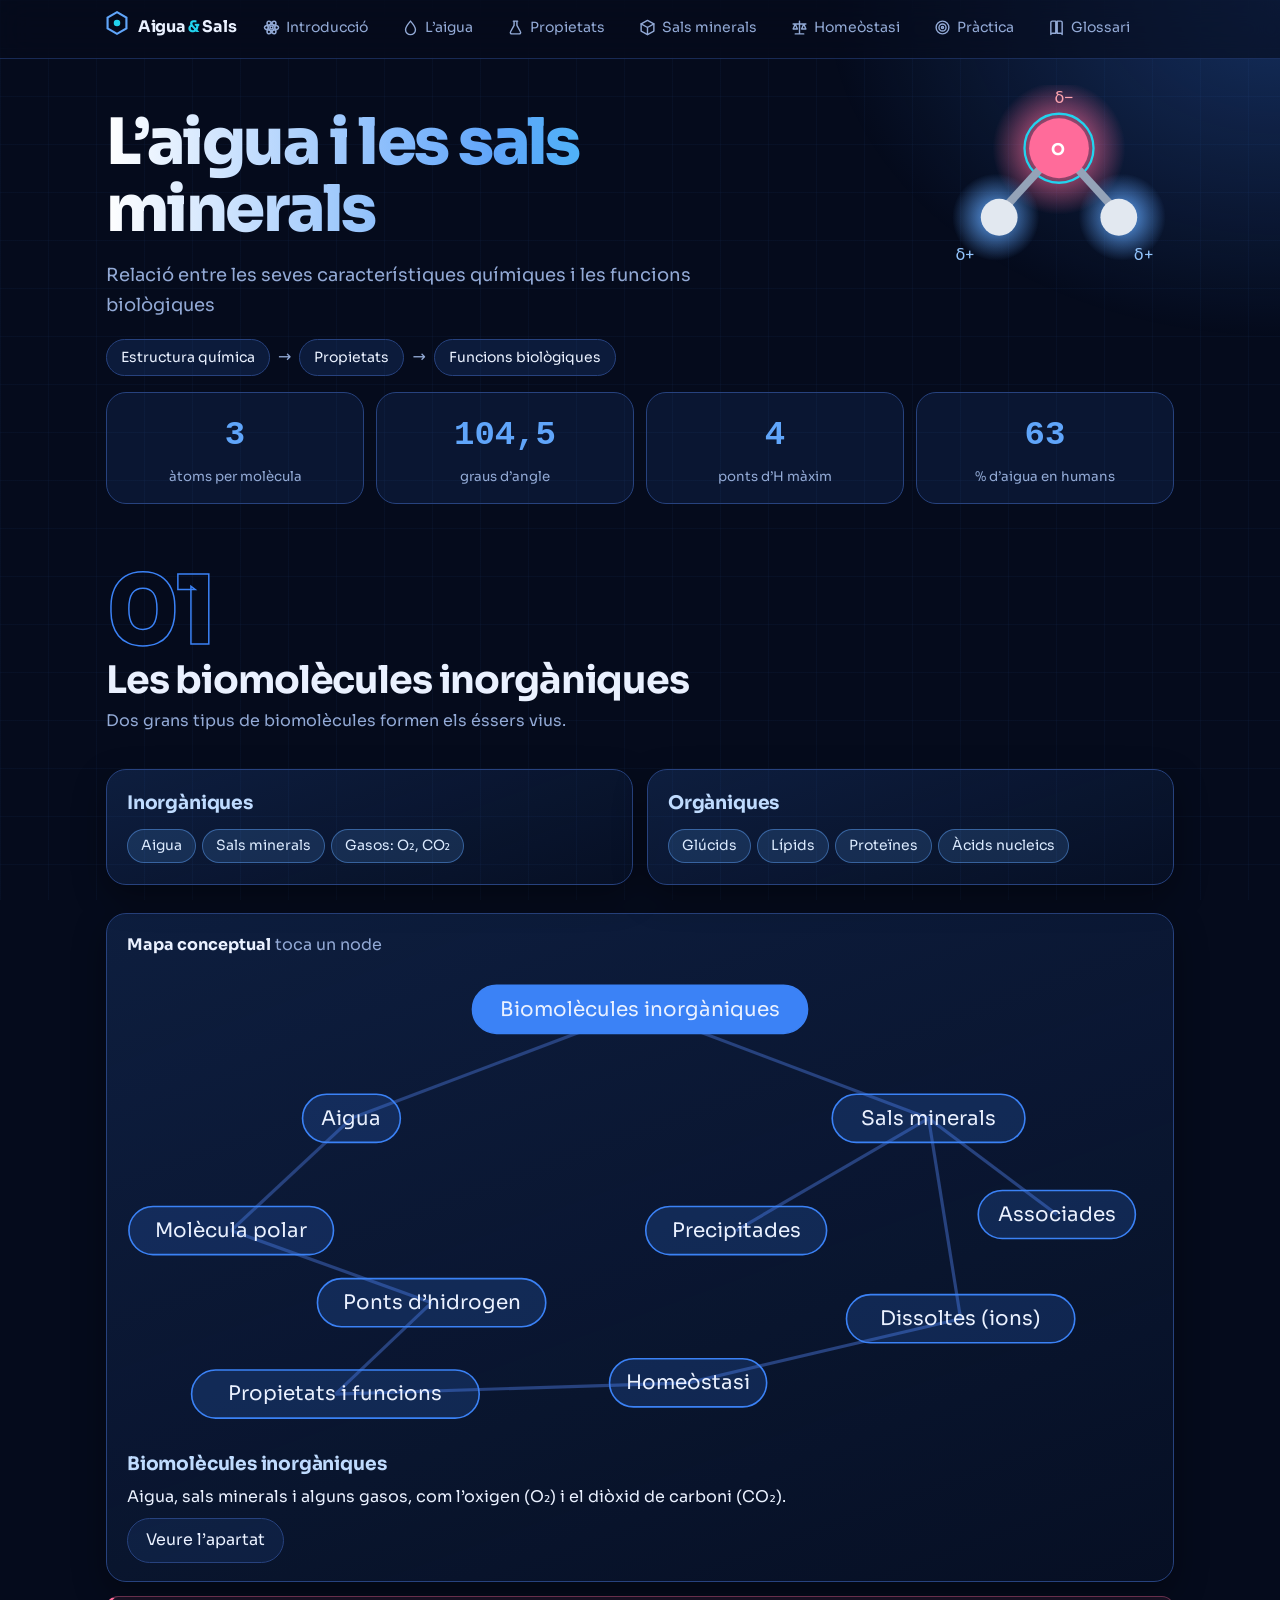
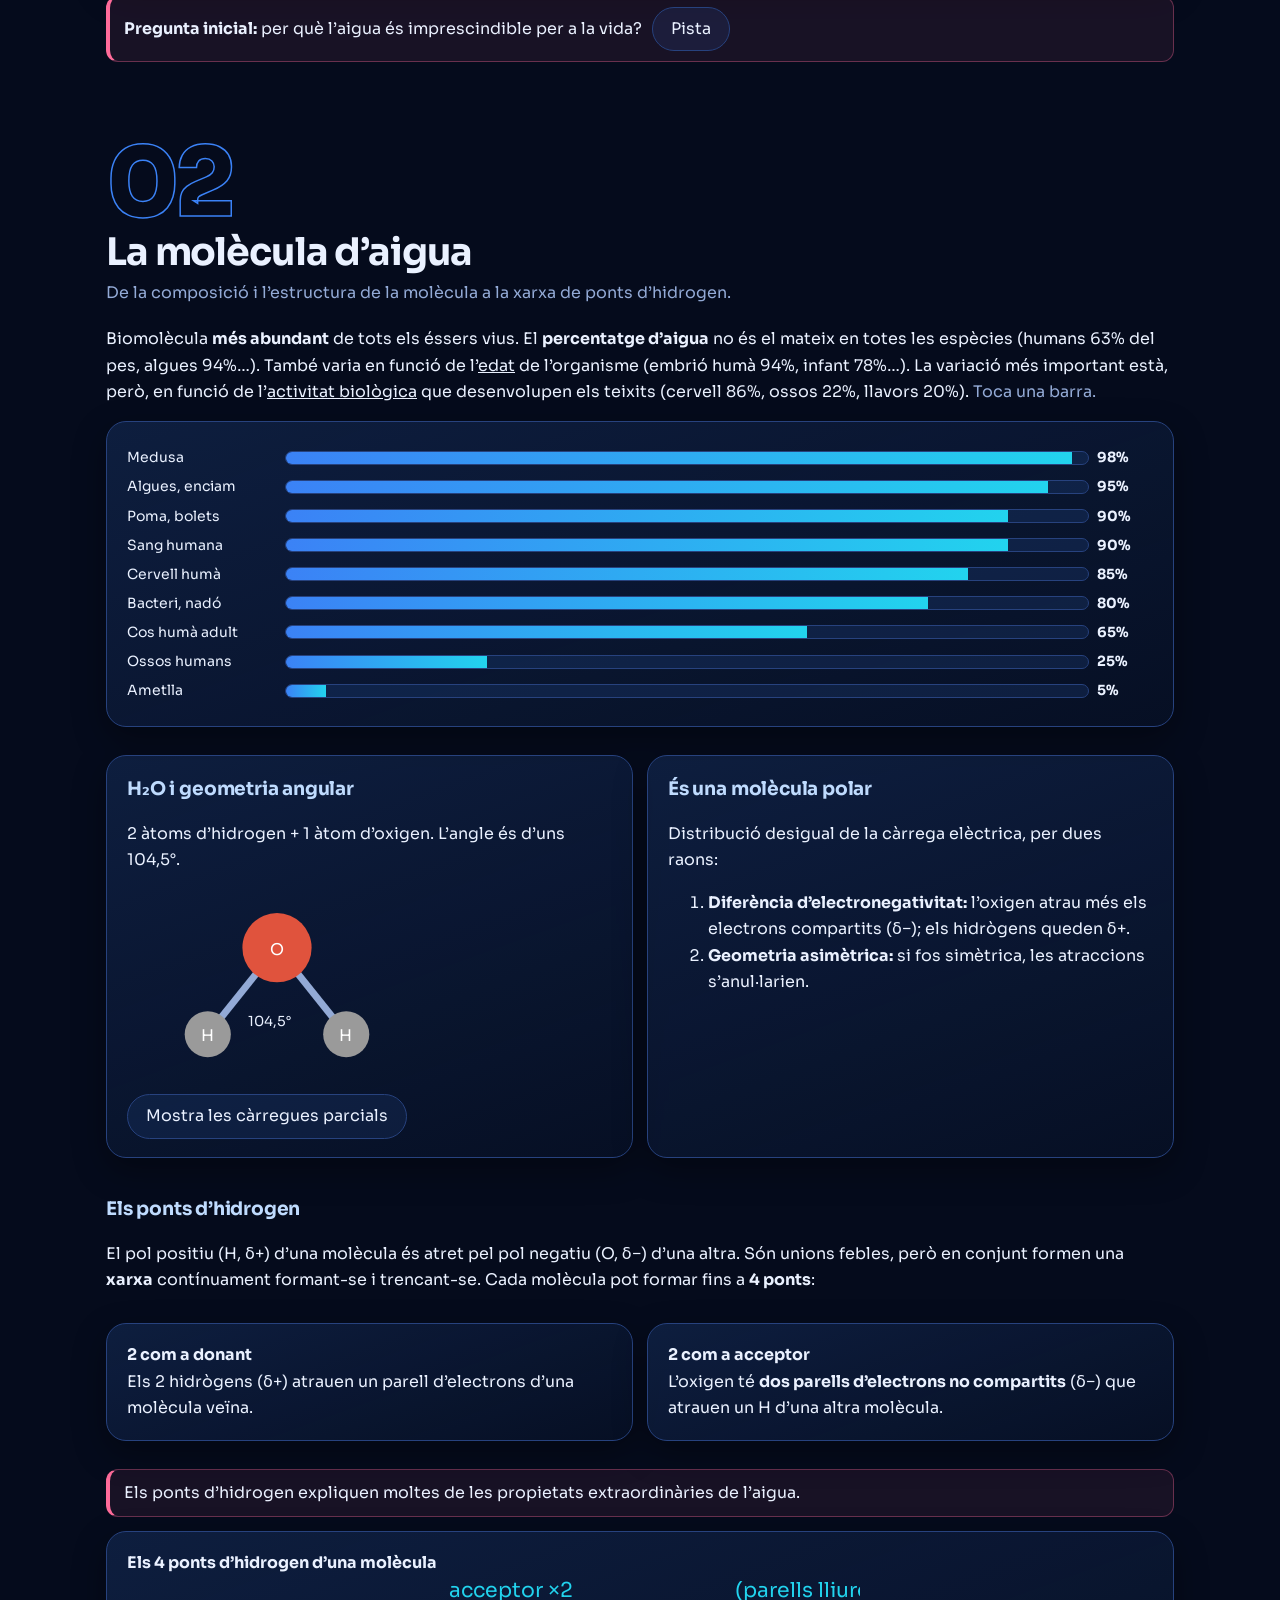
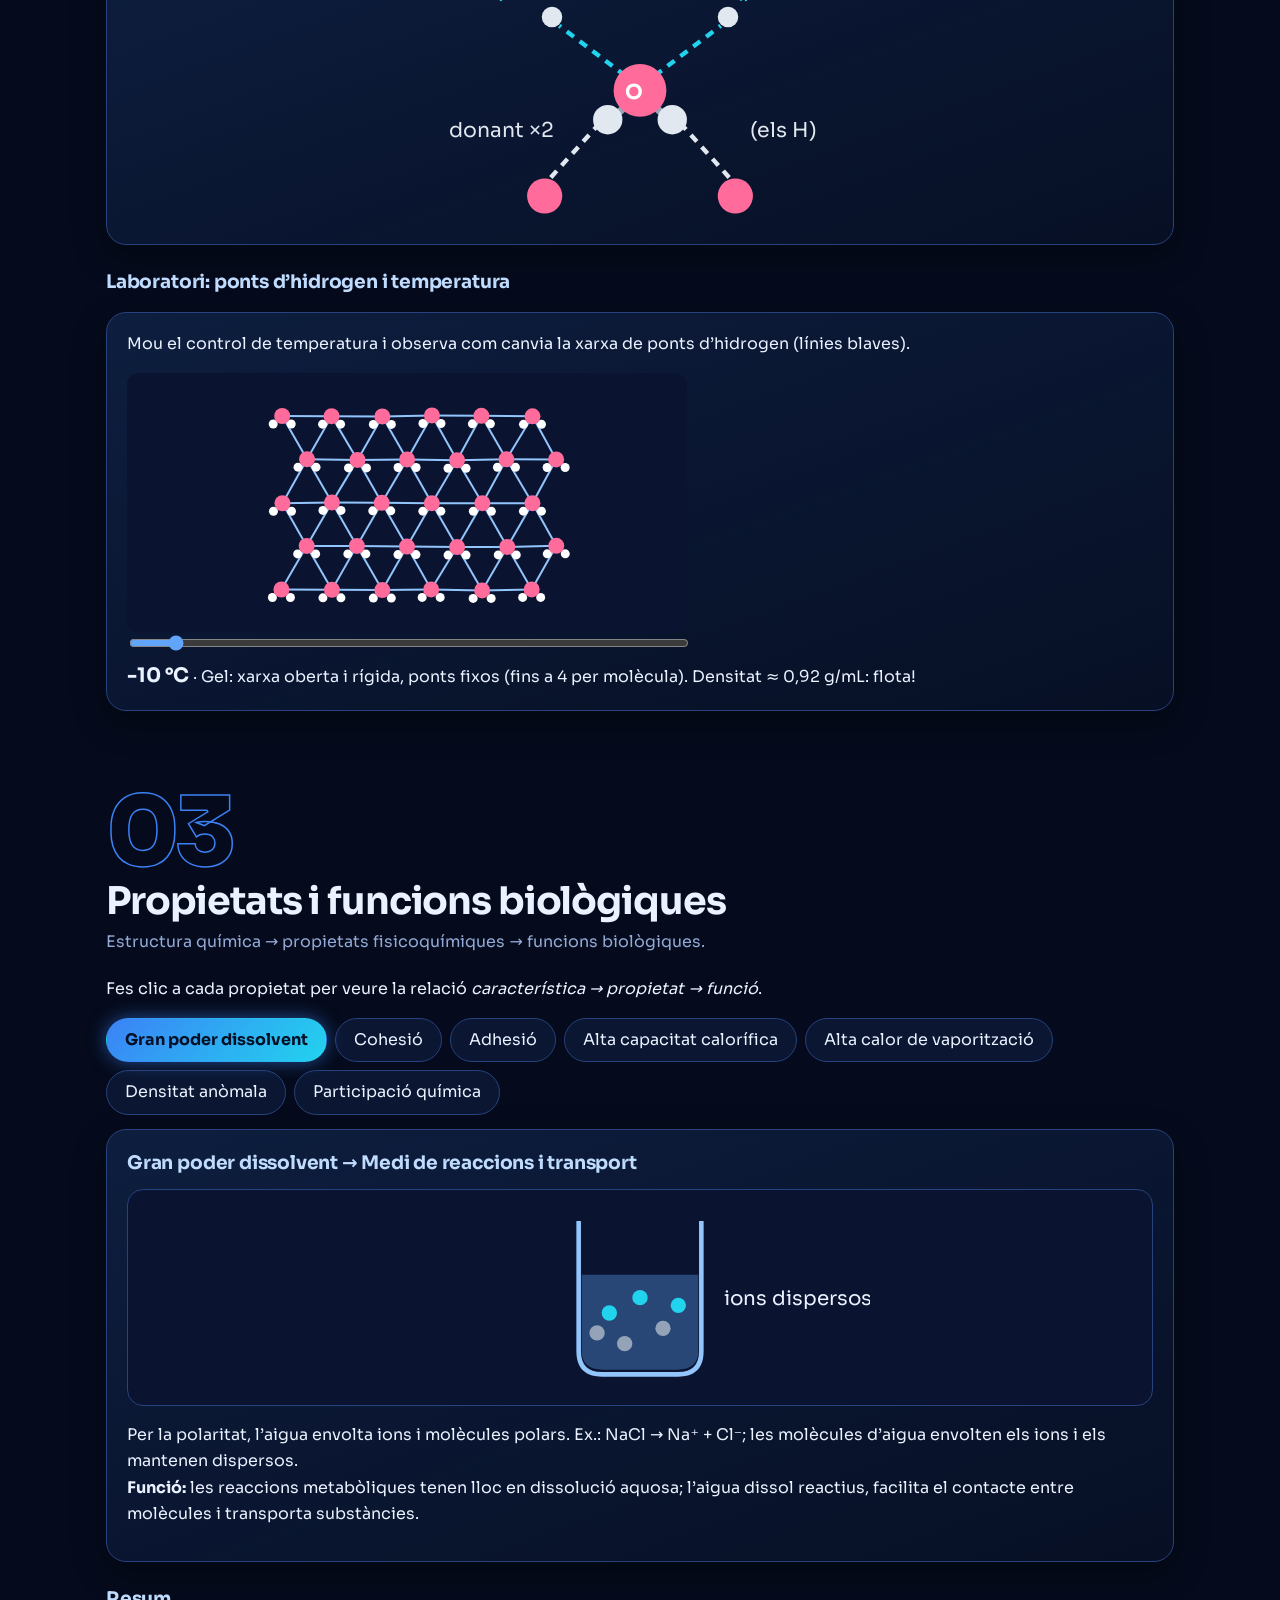
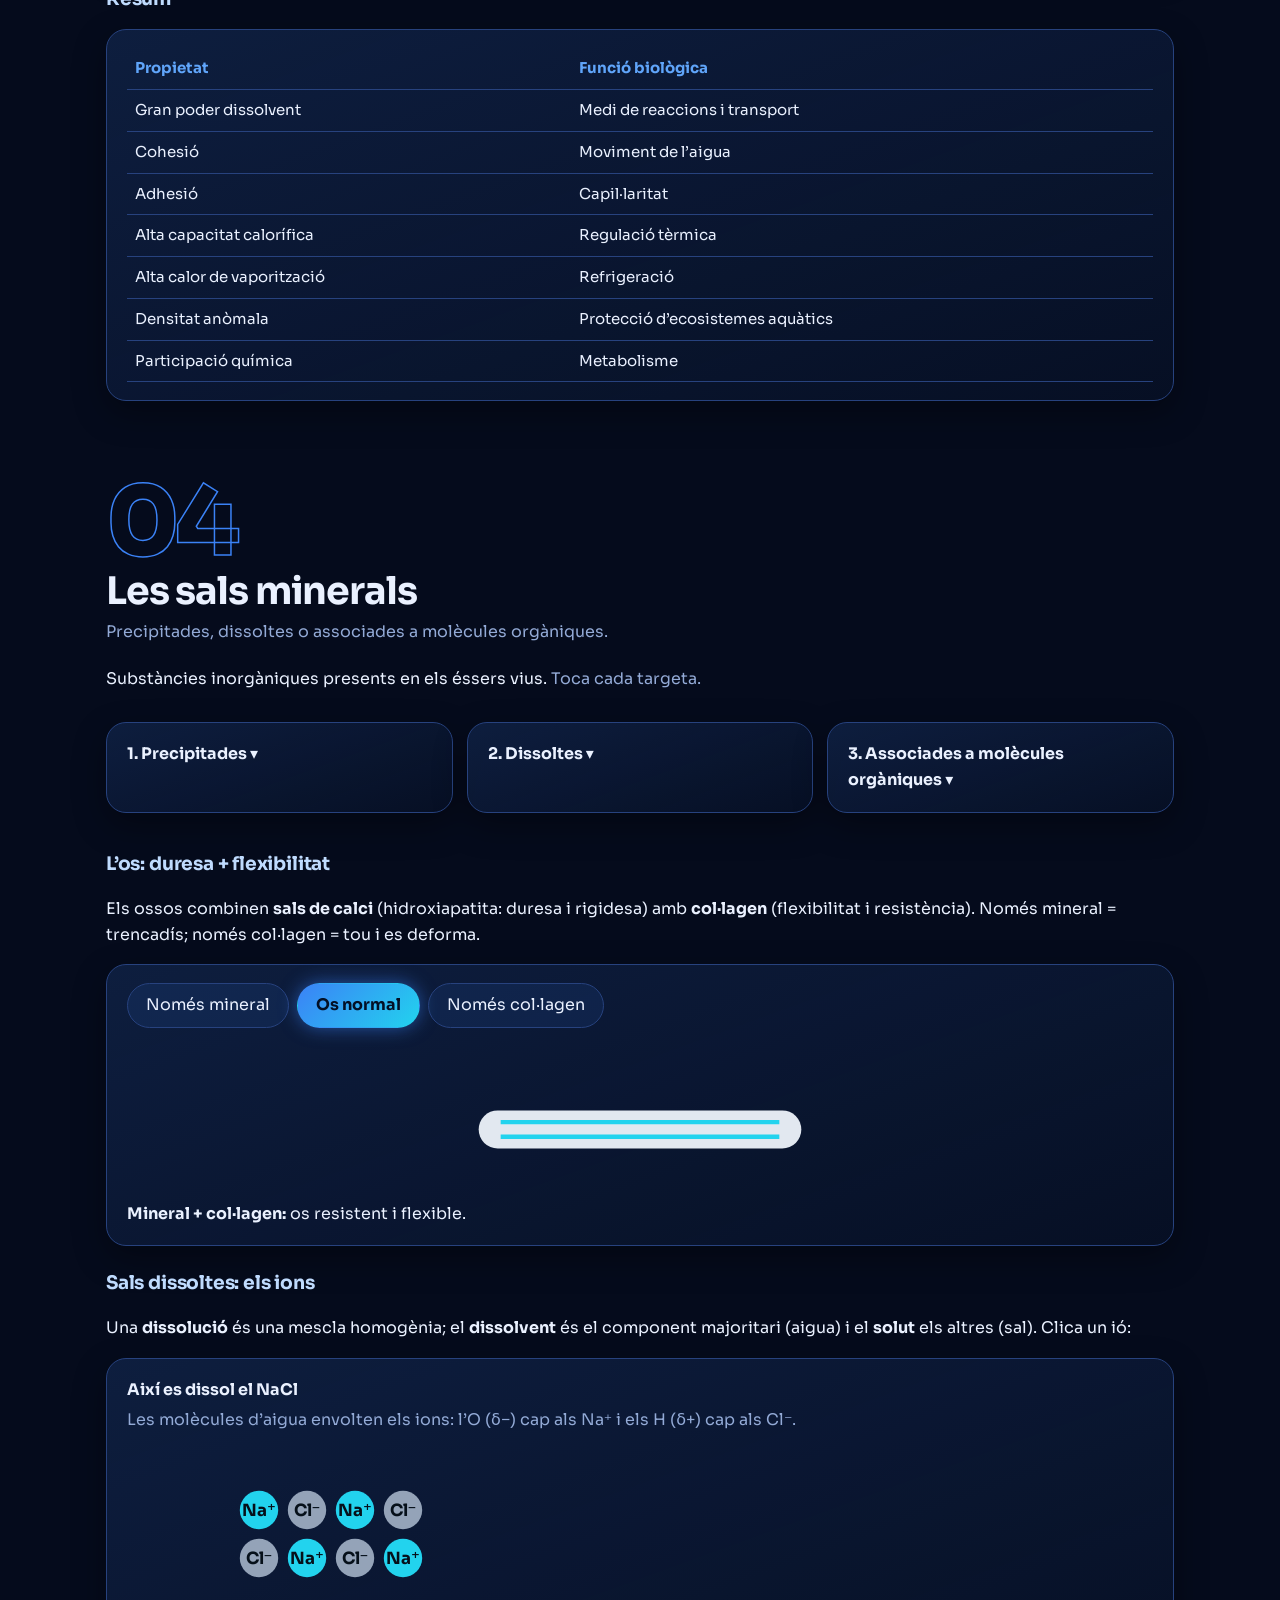
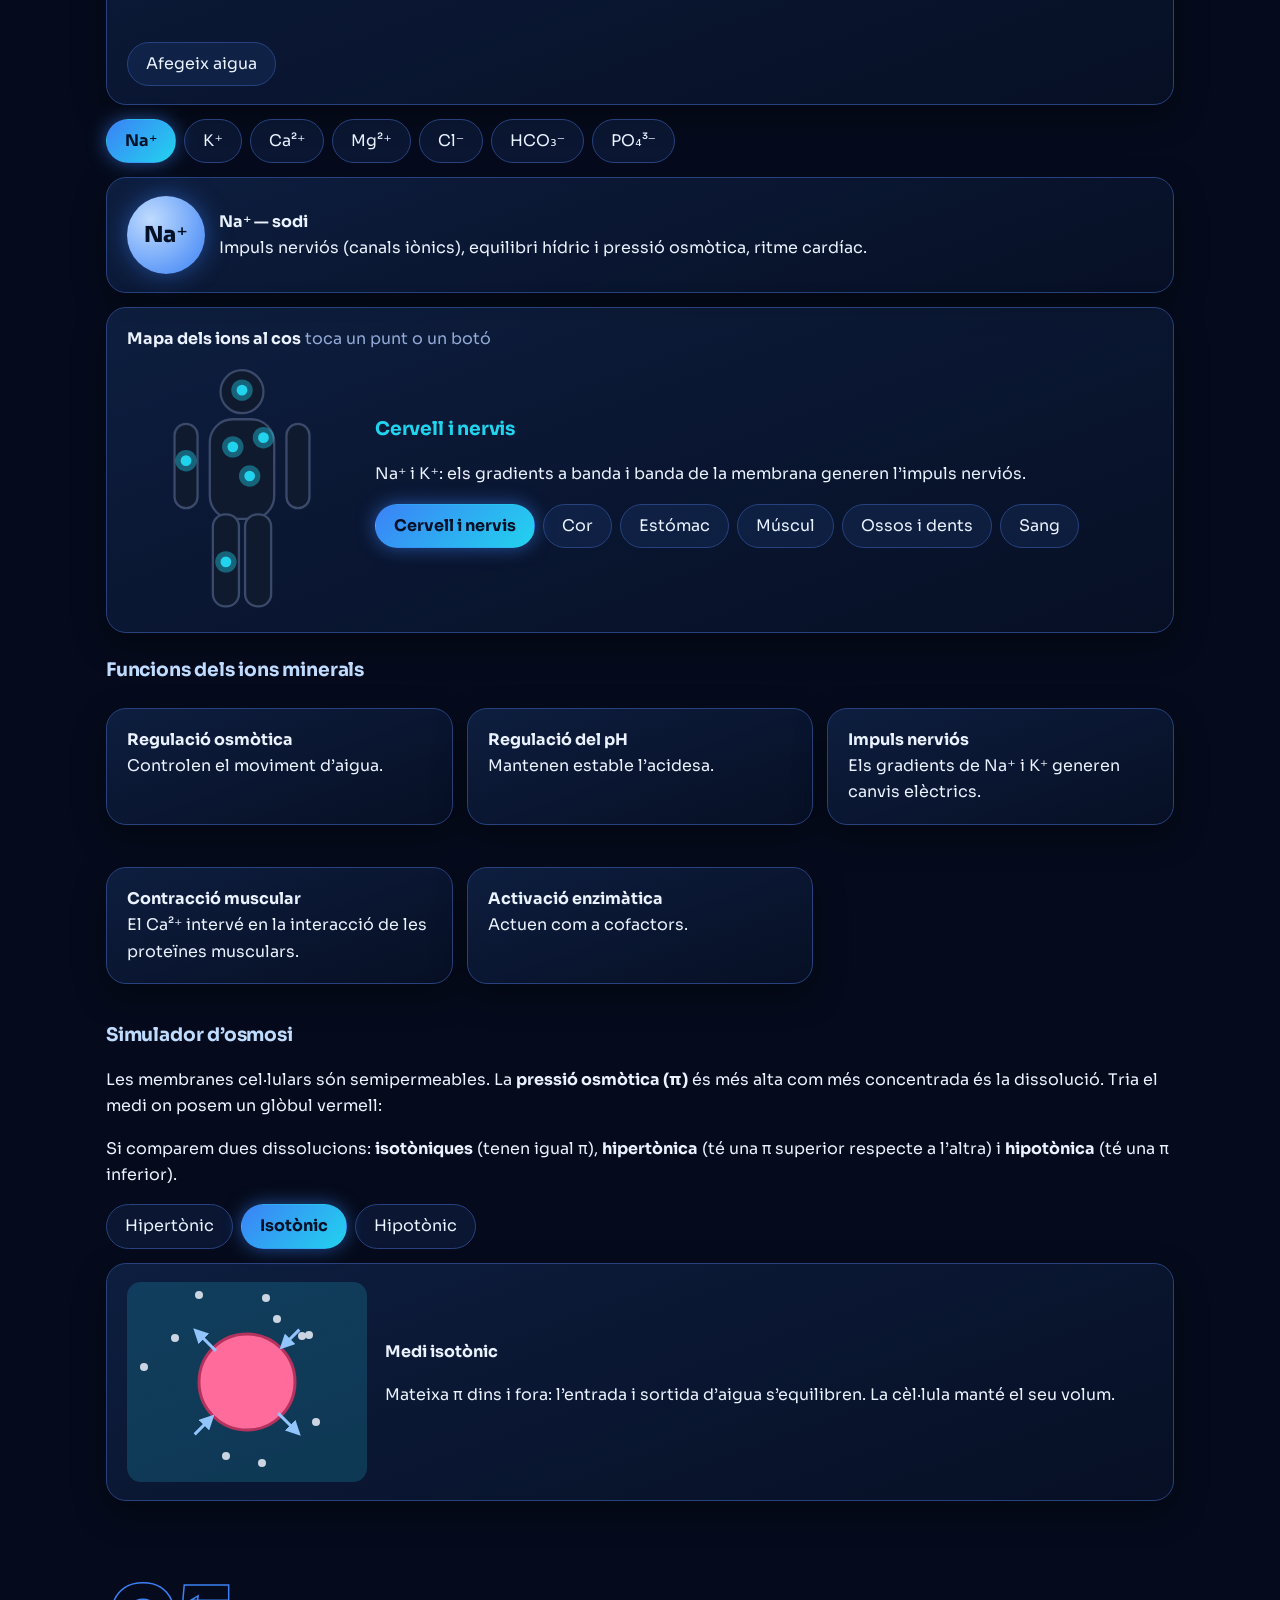
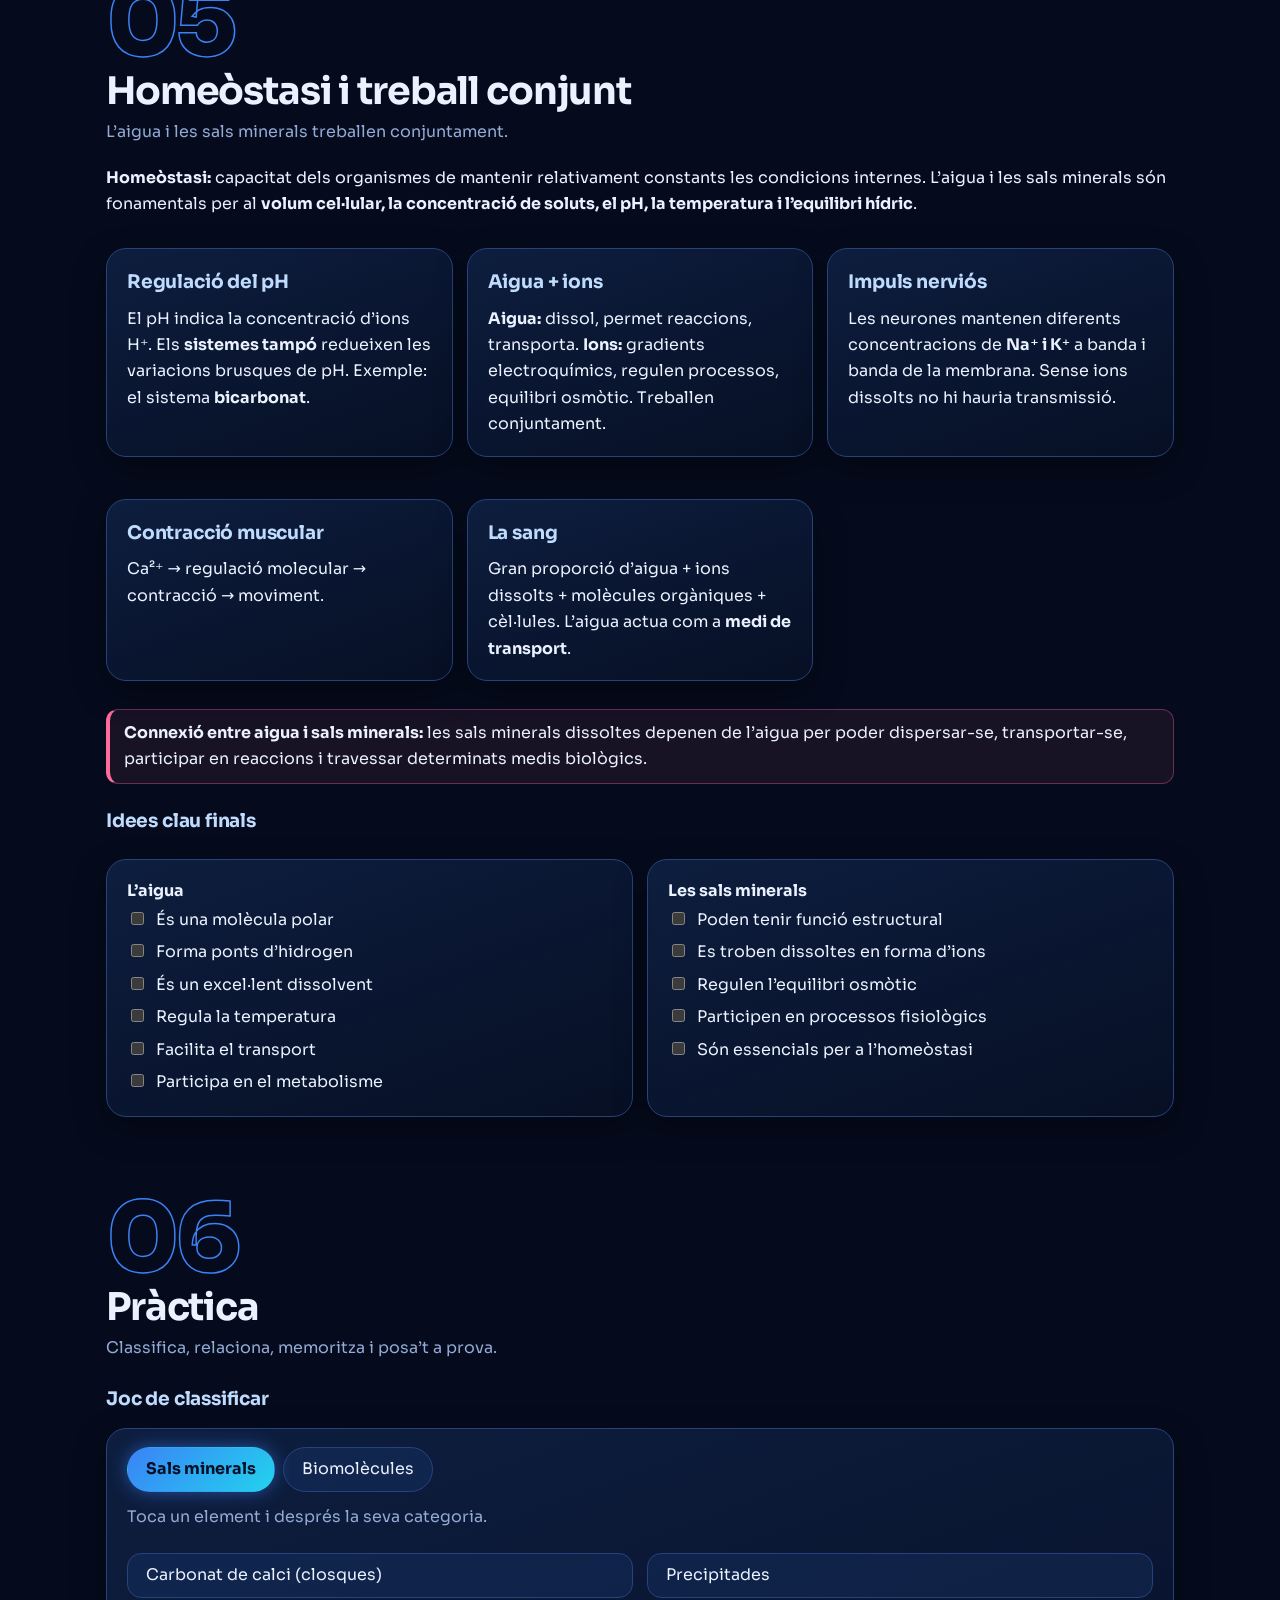
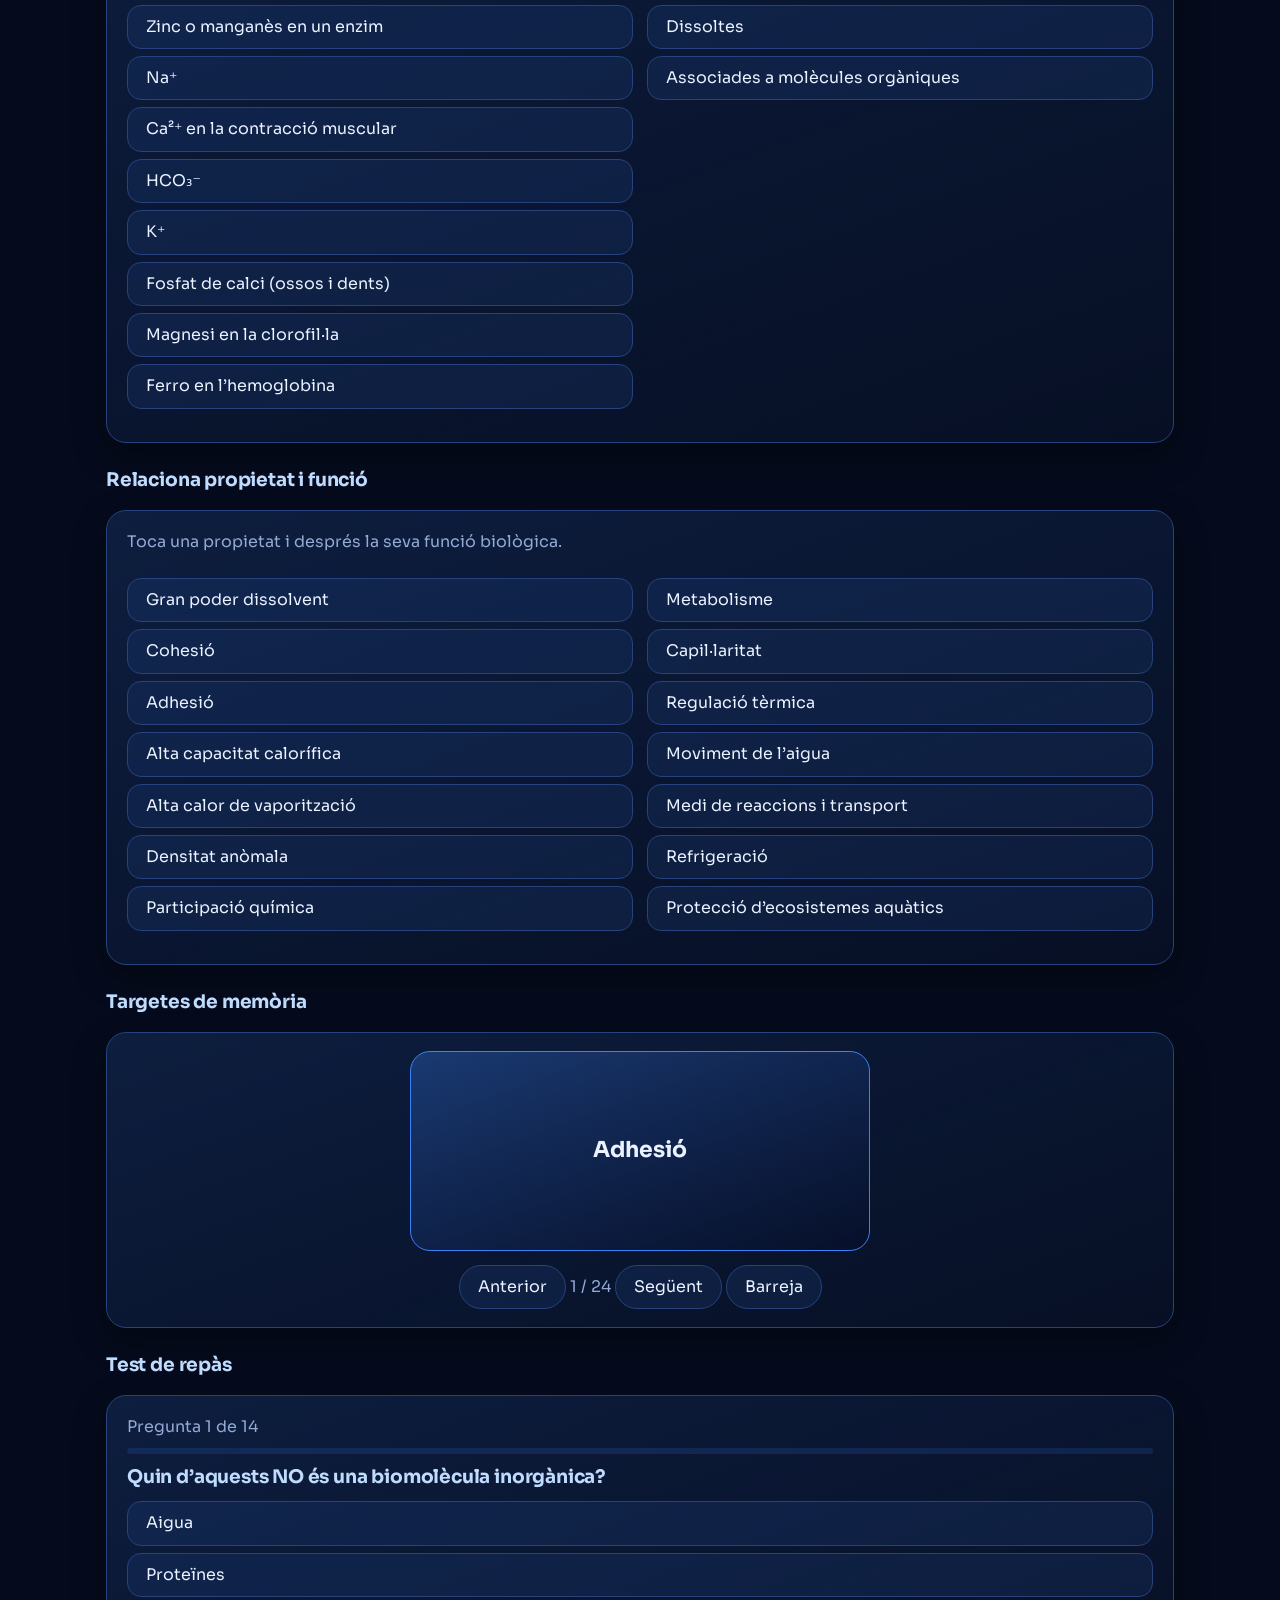
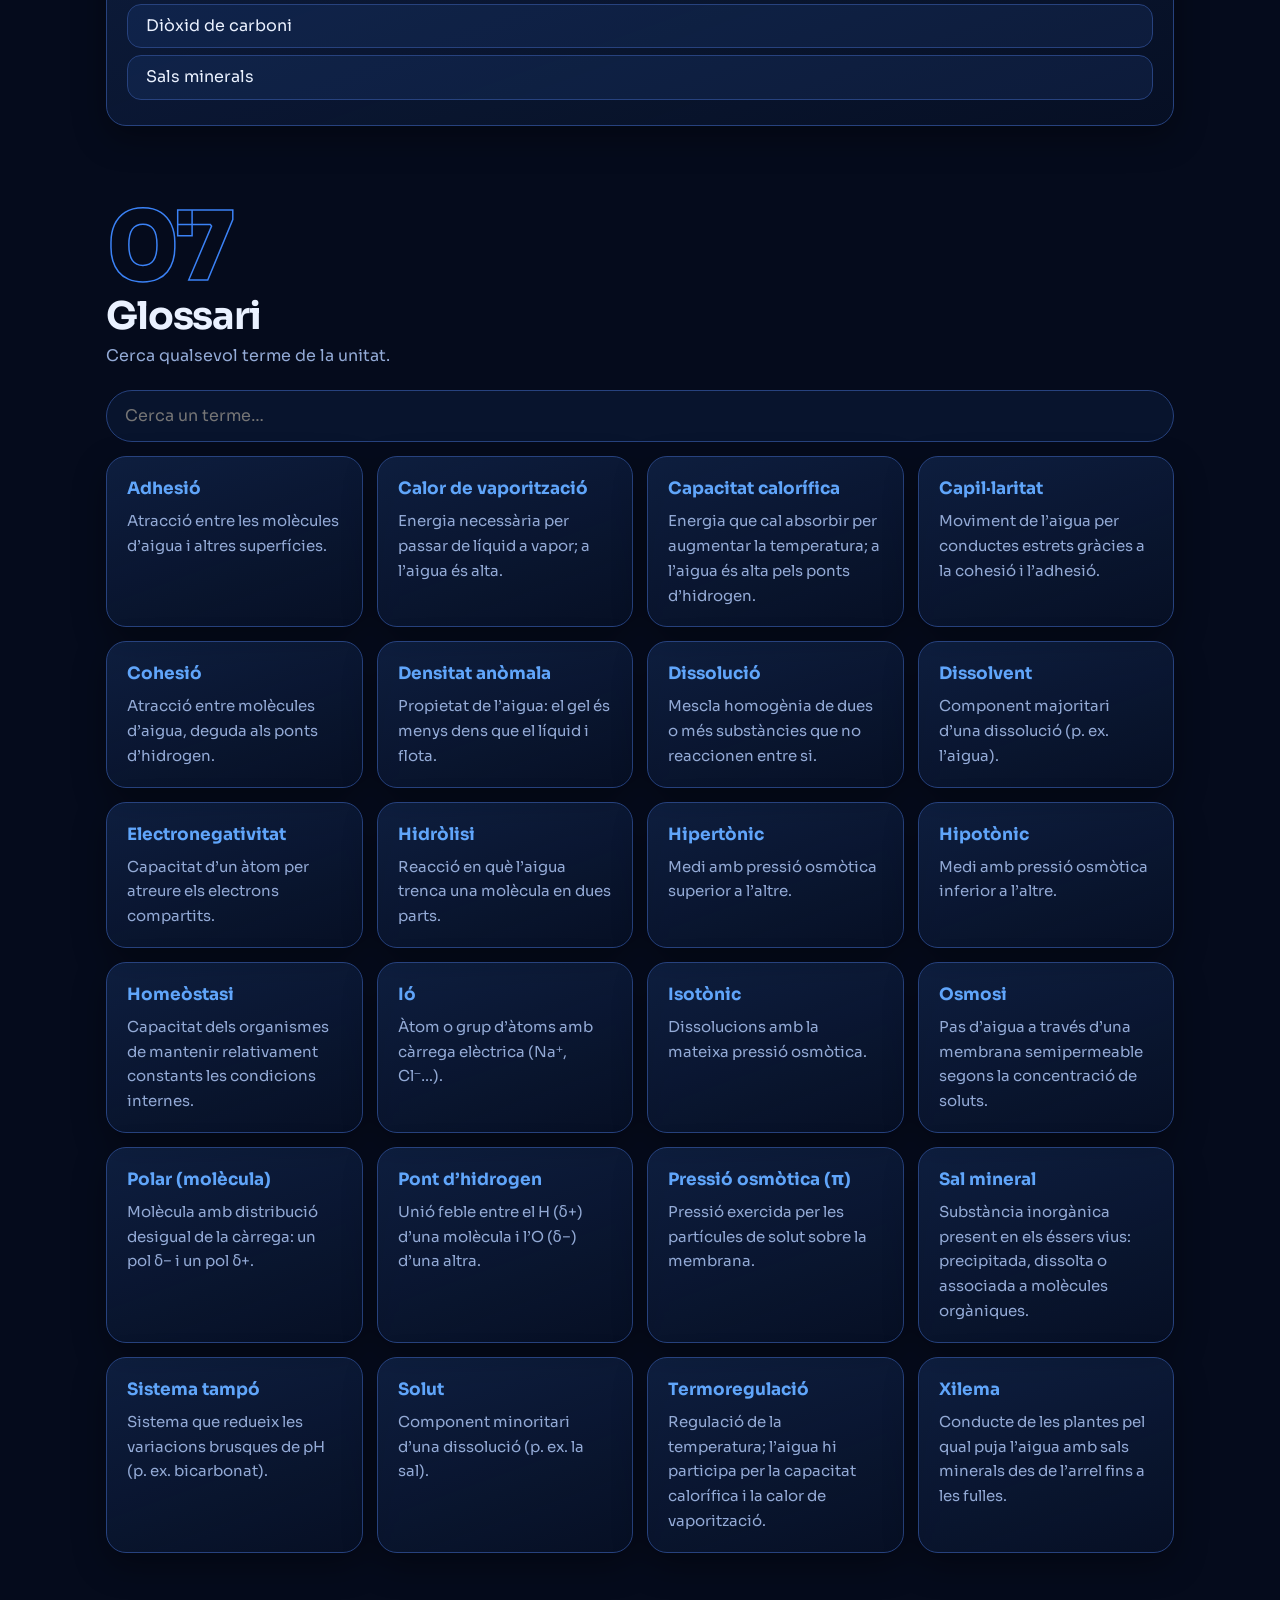
==== Paginas/Agua y sales minerales.html @ 69587729 "Add files via upload" ====
<!DOCTYPE html>
<html lang="ca">

<head>
    <meta charset="utf-8">
    <meta name="viewport" content="width=device-width, initial-scale=1, viewport-fit=cover">
    <title>L’aigua i les sals minerals</title>
    <link rel="preconnect" href="https://fonts.googleapis.com">
    <link rel="preconnect" href="https://fonts.gstatic.com" crossorigin>
    <link href="https://fonts.googleapis.com/css2?family=Sora:wght@400;600;800&display=swap" rel="stylesheet">
    <style>
        :root {
            --bg: #050b1c;
            --fg: #eaf1ff;
            --mut: #93aad6;
            --bd: #27427e;
            --card: #0b1736;
            --ac: #60a5fa;
            --tl: #22d3ee;
            --ok: #22d3ee;
            --ko: #ff6b9a;
            --pos: #ff6b9a;
            --neg: #60a5fa;
            box-sizing: border-box;
            padding-top: env(safe-area-inset-top, 0px);
            padding-bottom: env(safe-area-inset-bottom, 0px);
            color-scheme: dark
        }

        * {
            box-sizing: border-box
        }

        html {
            scroll-behavior: smooth;
            scroll-padding-top: calc(env(safe-area-inset-top, 0px) + 70px)
        }

        body {
            margin: 0;
            color: var(--fg);
            font: 16px/1.65 Sora, system-ui, -apple-system, "Segoe UI", sans-serif;
            background-color: var(--bg);
            background-image: linear-gradient(rgba(59, 130, 246, .045) 1px, transparent 1px), linear-gradient(90deg, rgba(59, 130, 246, .045) 1px, transparent 1px);
            background-size: 48px 48px;
            background-attachment: fixed;
            overflow-x: hidden
        }

        body::after {
            content: "";
            position: fixed;
            inset: 0;
            background: radial-gradient(700px 520px at 100% 0, rgba(59, 130, 246, .3), transparent 65%);
            pointer-events: none;
            z-index: -1
        }

        body::before {
            content: "";
            position: fixed;
            inset: 0 0 auto;
            height: env(safe-area-inset-top, 0px);
            background: rgba(5, 11, 28, .9);
            z-index: 30
        }

        header {
            position: sticky;
            top: env(safe-area-inset-top, 0px);
            z-index: 20;
            background: rgba(5, 11, 28, .6);
            backdrop-filter: blur(14px);
            -webkit-backdrop-filter: blur(14px);
            border-bottom: 1px solid rgba(39, 66, 126, .6)
        }

        .hw {
            display: flex;
            align-items: center;
            gap: 12px;
            max-width: 1100px;
            margin: auto;
            padding: 8px 14px
        }

        .brand {
            display: flex;
            gap: 8px;
            align-items: center;
            text-decoration: none;
            color: var(--fg);
            font-weight: 700;
            letter-spacing: -.02em;
            white-space: nowrap
        }

        .brand i {
            color: var(--tl);
            font-style: normal
        }

        nav {
            flex: 1;
            display: flex;
            gap: 4px;
            overflow-x: auto;
            position: relative;
            scrollbar-width: none
        }

        nav::-webkit-scrollbar {
            display: none
        }

        nav a {
            display: flex;
            gap: 6px;
            align-items: center;
            white-space: nowrap;
            text-decoration: none;
            color: var(--mut);
            padding: 7px 14px;
            border-radius: 99px;
            font-size: 14px;
            border: 1px solid transparent;
            transition: .2s
        }

        nav a em {
            display: inline-flex
        }

        nav a em svg {
            width: 17px;
            height: 17px;
            fill: none;
            stroke: currentColor;
            stroke-width: 2;
            stroke-linecap: round;
            stroke-linejoin: round
        }

        nav a:hover {
            color: var(--fg);
            background: rgba(59, 130, 246, .1)
        }

        nav a.on {
            color: #dbeafe;
            background: rgba(59, 130, 246, .22);
            border-color: #3b82f6;
            box-shadow: 0 0 14px rgba(59, 130, 246, .35)
        }

        .ring {
            display: none
        }

        #bar {
            height: 3px;
            width: 0;
            background: linear-gradient(90deg, #3b82f6, #22d3ee);
            box-shadow: 0 0 10px #3b82f6
        }

        main {
            max-width: 1100px;
            margin: auto;
            padding: 0 16px 70px;
            counter-reset: s
        }

        section {
            padding: 50px 0 10px
        }

        h1 {
            font-size: clamp(36px, 7vw, 64px);
            line-height: 1.05;
            letter-spacing: -.04em;
            font-weight: 800;
            margin: 0 0 10px;
            background-image: linear-gradient(90deg, #fff, #60a5fa 55%, #22d3ee);
            -webkit-background-clip: text;
            background-clip: text;
            -webkit-text-fill-color: transparent
        }

        h2 {
            display: block;
            font-size: clamp(26px, 4vw, 38px);
            letter-spacing: -.03em;
            margin: 0 0 4px;
            line-height: 1.1
        }

        h2::before {
            counter-increment: s;
            content: counter(s, decimal-leading-zero);
            display: block;
            font-size: clamp(56px, 10vw, 96px);
            font-weight: 800;
            line-height: 1;
            color: transparent;
            -webkit-text-stroke: 1.5px #3b82f6;
            letter-spacing: -.05em
        }

        h3 {
            color: #bfdbfe;
            letter-spacing: -.01em;
            margin: 22px 0 8px
        }

        .card h3 {
            margin-top: 0
        }

        .si {
            color: var(--mut);
            margin: 6px 0 20px;
            max-width: 700px
        }

        .mut {
            color: var(--mut)
        }

        .grid {
            display: grid;
            grid-template-columns: repeat(auto-fit, minmax(260px, 1fr));
            gap: 14px
        }

        .card {
            background: linear-gradient(160deg, rgba(59, 130, 246, .16), rgba(59, 130, 246, .04));
            border: 1px solid var(--bd);
            border-radius: 20px;
            padding: 18px 20px;
            margin: 14px 0;
            box-shadow: 0 12px 32px rgba(0, 0, 0, .35);
            transition: transform .25s, border-color .25s, box-shadow .25s, opacity .7s
        }

        .card:hover {
            transform: translateY(-3px);
            border-color: #60a5fa;
            box-shadow: 0 0 22px rgba(59, 130, 246, .3), 0 12px 32px rgba(0, 0, 0, .4)
        }

        .rv:not(.in) {
            opacity: 0;
            transform: translateY(22px)
        }

        .key {
            background: rgba(255, 107, 154, .08);
            border: 1px solid rgba(255, 107, 154, .35);
            border-left: 4px solid #ff6b9a;
            padding: 10px 14px;
            border-radius: 12px;
            margin: 14px 0
        }

        button,
        a.go {
            font: inherit;
            cursor: pointer;
            border: 1px solid var(--bd);
            background: rgba(59, 130, 246, .1);
            color: var(--fg);
            border-radius: 99px;
            padding: 8px 18px;
            transition: .2s;
            text-decoration: none;
            display: inline-block
        }

        button:hover,
        a.go:hover {
            border-color: #60a5fa;
            box-shadow: 0 0 14px rgba(59, 130, 246, .4)
        }

        button.on {
            background: linear-gradient(135deg, #3b82f6, #22d3ee);
            color: #031026;
            border-color: transparent;
            font-weight: 700;
            box-shadow: 0 0 18px rgba(59, 130, 246, .55)
        }

        .tabs {
            display: flex;
            flex-wrap: wrap;
            gap: 8px;
            margin-bottom: 12px
        }

        .chip {
            display: inline-block;
            margin: 3px 6px 3px 0;
            padding: 4px 13px;
            border-radius: 99px;
            background: rgba(96, 165, 250, .16);
            border: 1px solid rgba(96, 165, 250, .45);
            color: #dbeafe;
            font-size: 14px
        }

        .bars div.r {
            display: grid;
            grid-template-columns: 150px 1fr 56px;
            gap: 8px;
            align-items: center;
            margin: 6px 0;
            font-size: 14px
        }

        .bars .t {
            background: rgba(59, 130, 246, .12);
            border: 1px solid var(--bd);
            border-radius: 99px;
            height: 14px;
            overflow: hidden
        }

        .bars .f {
            background: linear-gradient(90deg, #3b82f6, #22d3ee);
            height: 100%;
            width: 0;
            transition: width 1s
        }

        table {
            border-collapse: collapse;
            width: 100%;
            font-size: 15px
        }

        td,
        th {
            border-bottom: 1px solid var(--bd);
            padding: 8px;
            text-align: left
        }

        th {
            color: #60a5fa
        }

        .flip {
            cursor: pointer
        }

        .flip .b {
            display: none
        }

        .flip.open .b {
            display: block
        }

        .flip .h {
            font-weight: 700
        }

        svg text {
            fill: var(--fg);
            font: 14px Sora, system-ui
        }

        .scene {
            background: #0a1430;
            border: 1px solid var(--bd);
            border-radius: 16px;
            margin: 10px 0;
            padding: 8px
        }

        .scene svg {
            width: 100%;
            max-width: 460px;
            display: block;
            margin: auto
        }

        .scene svg text {
            font-size: 13px
        }

        .q-opt,
        .m {
            display: block;
            width: 100%;
            text-align: left;
            margin: 7px 0;
            border-radius: 14px
        }

        .q-opt.ok {
            background: #22d3ee;
            color: #031026;
            border-color: #22d3ee
        }

        .q-opt.ko {
            background: #ff6b9a;
            color: #2a0614;
            border-color: #ff6b9a
        }

        .m.sel {
            border-color: #60a5fa;
            background: rgba(59, 130, 246, .3)
        }

        .m.done {
            background: #22d3ee;
            color: #031026;
            border-color: #22d3ee;
            pointer-events: none
        }

        .m.bad {
            background: #ff6b9a;
            color: #2a0614;
            animation: sh .4s
        }

        @keyframes sh {
            25% {
                transform: translateX(-6px)
            }

            75% {
                transform: translateX(6px)
            }
        }

        .qb {
            height: 6px;
            background: rgba(59, 130, 246, .15);
            border-radius: 9px;
            margin: 8px 0;
            overflow: hidden
        }

        .qb i {
            display: block;
            height: 100%;
            background: linear-gradient(90deg, #3b82f6, #22d3ee);
            transition: width .4s
        }

        input[type=search] {
            width: 100%;
            font: inherit;
            padding: 12px 18px;
            border-radius: 99px;
            border: 1px solid var(--bd);
            background: rgba(59, 130, 246, .08);
            color: var(--fg)
        }

        input[type=search]:focus {
            outline: none;
            border-color: #60a5fa;
            box-shadow: 0 0 14px rgba(59, 130, 246, .4)
        }

        input[type=checkbox] {
            accent-color: #3b82f6;
            margin-right: 8px
        }

        .chk label {
            display: block;
            padding: 3px 0
        }

        .gg {
            grid-template-columns: repeat(auto-fill, minmax(240px, 1fr));
            margin-top: 14px
        }

        .gc {
            margin: 0
        }

        .gc b {
            color: #60a5fa;
            font-size: 17px
        }

        .gc p {
            margin: 6px 0 0;
            color: var(--mut);
            font-size: 15px
        }

        .ib {
            flex: none;
            width: 78px;
            height: 78px;
            border-radius: 50%;
            display: grid;
            place-items: center;
            font-weight: 800;
            font-size: 22px;
            color: #031026;
            background: radial-gradient(circle at 30% 30%, #bfdbfe, #3b82f6);
            box-shadow: 0 0 24px rgba(59, 130, 246, .5)
        }

        .hero {
            position: relative;
            padding: 50px 0 10px
        }

        #bub {
            position: absolute;
            inset: 0;
            pointer-events: none;
            overflow: hidden
        }

        #bub span {
            position: absolute;
            bottom: -30px;
            border-radius: 50%;
            border: 1.5px solid rgba(96, 165, 250, .4);
            background: rgba(96, 165, 250, .07);
            animation: rise linear infinite
        }

        @keyframes rise {
            to {
                transform: translateY(-480px);
                opacity: 0
            }
        }

        .hero>*:not(#bub) {
            position: relative
        }

        #top .hm {
            position: absolute;
            right: 0;
            top: 26px;
            width: min(32%, 230px);
            animation: fl 5s ease-in-out infinite
        }

        .pu {
            transform-box: fill-box;
            transform-origin: center;
            animation: pu 3s ease-out infinite
        }

        @keyframes pu {
            to {
                transform: scale(2.4);
                opacity: 0
            }
        }

        @media(min-width:701px) {
            #top h1 {
                max-width: 66%
            }
        }

        @media(max-width:700px) {
            #top .hm {
                opacity: .2;
                width: 60%
            }

            .brand b {
                display: none
            }

            nav a {
                padding: 7px 11px
            }
        }

        .chain {
            display: flex;
            flex-wrap: wrap;
            gap: 8px;
            align-items: center;
            margin: 16px 0
        }

        .chain span {
            background: rgba(59, 130, 246, .14);
            border: 1px solid var(--bd);
            padding: 6px 14px;
            border-radius: 99px;
            font-size: 14px
        }

        .chain i {
            color: var(--mut);
            font-style: normal
        }

        .stats {
            display: grid;
            grid-template-columns: repeat(auto-fit, minmax(130px, 1fr));
            gap: 12px;
            margin-top: 14px
        }

        .stats div {
            background: rgba(59, 130, 246, .1);
            border: 1px solid var(--bd);
            border-radius: 20px;
            padding: 14px;
            text-align: center
        }

        .stats b {
            display: block;
            font-size: 34px;
            color: #60a5fa;
            font-family: ui-monospace, Menlo, monospace
        }

        .stats small {
            color: var(--mut)
        }

        @keyframes fl {
            50% {
                transform: translateY(-8px)
            }
        }

        .fl {
            animation: fl 3s ease-in-out infinite
        }

        @keyframes st {
            from {
                transform: translateY(0);
                opacity: .9
            }

            to {
                transform: translateY(-38px);
                opacity: 0
            }
        }

        .st {
            animation: st 2.4s linear infinite
        }

        .ar {
            animation: pl 1.4s ease-in-out infinite
        }

        @keyframes pl {
            50% {
                opacity: .3
            }
        }

        .cn rect {
            fill: rgba(59, 130, 246, .18);
            stroke: #3b82f6;
            cursor: pointer;
            transition: .2s
        }

        .cn:hover rect,
        .cn.on rect {
            fill: #3b82f6
        }

        .cn text {
            pointer-events: none;
            font-size: 12.5px;
            text-anchor: middle
        }

        .fc {
            perspective: 900px;
            height: 200px;
            max-width: 460px;
            margin: auto;
            cursor: pointer
        }

        .fc>div {
            position: relative;
            width: 100%;
            height: 100%;
            transition: transform .6s;
            transform-style: preserve-3d
        }

        .fc.f>div {
            transform: rotateY(180deg)
        }

        .fc .s {
            position: absolute;
            inset: 0;
            backface-visibility: hidden;
            -webkit-backface-visibility: hidden;
            display: grid;
            place-items: center;
            text-align: center;
            padding: 20px;
            border-radius: 20px;
            border: 1px solid #3b82f6;
            background: linear-gradient(160deg, rgba(59, 130, 246, .3), #07102a)
        }

        .fc .bk {
            transform: rotateY(180deg)
        }

        @media(max-width:560px) {
            .bars div.r {
                grid-template-columns: 100px 1fr 48px
            }
        }

        @media(prefers-reduced-motion:reduce) {
            * {
                animation: none !important;
                transition: none !important
            }

            html {
                scroll-behavior: auto
            }
        }
    </style>
</head>

<body>
    <header>
        <div class="hw"><a class="brand" href="#top"><span><svg viewBox='0 0 24 24' width='26' height='26'>
                        <path d='M12 2l8.7 5v10L12 22l-8.7-5V7z' fill='none' stroke='#60a5fa' stroke-width='2' />
                        <circle cx='12' cy='12' r='3' fill='#22d3ee' />
                    </svg></span><b>Aigua <i>&amp;</i> Sals</b></a>
            <nav id="nav">
                <a href="#intro"><em><svg viewBox='0 0 24 24'>
                            <circle cx='12' cy='12' r='2' />
                            <ellipse cx='12' cy='12' rx='10' ry='4' />
                            <ellipse cx='12' cy='12' rx='10' ry='4' transform='rotate(60 12 12)' />
                            <ellipse cx='12' cy='12' rx='10' ry='4' transform='rotate(120 12 12)' />
                        </svg></em>Introducció</a><a href="#aigua"><em><svg viewBox='0 0 24 24'>
                            <path d='M12 3S5 11 5 15a7 7 0 0014 0C19 11 12 3 12 3z' />
                        </svg></em>L’aigua</a><a href="#prop"><em><svg viewBox='0 0 24 24'>
                            <path d='M9 3h6M10 3v6l-5 9a2 2 0 002 3h10a2 2 0 002-3l-5-9V3' />
                        </svg></em>Propietats</a><a href="#sals"><em><svg viewBox='0 0 24 24'>
                            <path d='M12 2l9 5v10l-9 5-9-5V7z' />
                            <path d='M12 12l9-5M12 12v10M12 12L3 7' />
                        </svg></em>Sals minerals</a><a href="#homeo"><em><svg viewBox='0 0 24 24'>
                            <path d='M12 3v18M6 21h12M3 7h18M6 7l-3 7h6zM18 7l-3 7h6z' />
                        </svg></em>Homeòstasi</a><a href="#practica"><em><svg viewBox='0 0 24 24'>
                            <circle cx='12' cy='12' r='9' />
                            <circle cx='12' cy='12' r='5' />
                            <circle cx='12' cy='12' r='1.5' />
                        </svg></em>Pràctica</a><a href="#glossari"><em><svg viewBox='0 0 24 24'>
                            <path d='M4 5a2 2 0 012-2h5v17H6a2 2 0 00-2 2zM20 5a2 2 0 00-2-2h-5v17h5a2 2 0 012 2z' />
                        </svg></em>Glossari</a>
            </nav>
            <svg class="ring" viewBox="0 0 40 40">
                <circle cx="20" cy="20" r="16" fill="none" stroke="#243049" stroke-width="4" />
                <circle id="rg" cx="20" cy="20" r="16" fill="none" stroke="var(--nc,#22d3ee)" stroke-width="4"
                    stroke-linecap="round" stroke-dasharray="100.5" stroke-dashoffset="100.5"
                    transform="rotate(-90 20 20)" /><text id="rt" x="20" y="24" text-anchor="middle">0%</text>
            </svg>
        </div>
        <div id="bar"></div>
    </header>
    <main>
        <div class="hero" id="top">
            <div id="bub"></div><svg class="hm" viewBox="0 0 200 160">
                <defs>
                    <radialGradient id="gO">
                        <stop offset="0" stop-color="#ff6b9a" />
                        <stop offset="1" stop-color="#ff6b9a" stop-opacity="0" />
                    </radialGradient>
                    <radialGradient id="gH">
                        <stop offset="0" stop-color="#60a5fa" />
                        <stop offset="1" stop-color="#60a5fa" stop-opacity="0" />
                    </radialGradient>
                </defs>
                <circle cx="100" cy="55" r="58" fill="url(#gO)" />
                <circle class="pu" cx="100" cy="55" r="30" fill="none" stroke="#22d3ee" stroke-width="2" />
                <circle cx="45" cy="115" r="38" fill="url(#gH)" />
                <circle cx="155" cy="115" r="38" fill="url(#gH)" />
                <line x1="100" y1="55" x2="48" y2="112" stroke="#94a3b8" stroke-width="7" />
                <line x1="100" y1="55" x2="152" y2="112" stroke="#94a3b8" stroke-width="7" />
                <circle cx="100" cy="55" r="26" fill="#ff6b9a" />
                <circle cx="48" cy="115" r="16" fill="#e2e8f0" />
                <circle cx="152" cy="115" r="16" fill="#e2e8f0" /><text x="93" y="61"
                    style="fill:#fff;font-weight:700">O</text><text x="10" y="152" style="fill:#93c5fd">δ+</text><text
                    x="165" y="152" style="fill:#93c5fd">δ+</text><text x="96" y="16" style="fill:#fda4af">δ−</text>
            </svg>
            <h1>L’aigua i les sals minerals</h1>
            <p class="mut" style="font-size:18px;max-width:640px">Relació entre les seves característiques químiques i
                les funcions biològiques</p>
            <div class="chain"><span> Estructura química</span><i>→</i><span> Propietats</span><i>→</i><span> Funcions
                    biològiques</span></div>
            <div class="stats">
                <div><b data-n="3">0</b><small>àtoms per molècula</small></div>
                <div><b data-n="104.5">0</b><small>graus d’angle</small></div>
                <div><b data-n="4">0</b><small>ponts d’H màxim</small></div>
                <div><b data-n="63">0</b><small>% d’aigua en humans</small></div>
            </div>
        </div>

        <section id="intro">
            <h2>Les biomolècules inorgàniques</h2>
            <div class="grid">
                <div class="card">
                    <h3 style="margin-top:0">Inorgàniques</h3><span class="chip">Aigua</span><span class="chip">Sals
                        minerals</span><span class="chip">Gasos: O₂, CO₂</span>
                </div>
                <div class="card">
                    <h3 style="margin-top:0">Orgàniques</h3><span class="chip">Glúcids</span><span
                        class="chip">Lípids</span><span class="chip">Proteïnes</span><span class="chip">Àcids
                        nucleics</span>
                </div>
            </div>
            <div class="card"><b>Mapa conceptual</b> <span class="mut">toca un node</span><svg id="cm"
                    viewBox="0 0 640 300" style="width:100%;display:block"></svg>
                <div id="ct" style="min-height:70px"></div>
            </div>
            <div class="key"><b>Pregunta inicial:</b> per què l’aigua és imprescindible per a la vida? <button
                    id="hintBtn" style="margin-left:6px">Pista</button>
                <div id="hint" class="b" style="display:none;margin-top:8px">És la biomolècula més abundant, i la seva
                    estructura química (polar + ponts d’hidrogen) explica les seves funcions. Segueix la cadena:
                    <b>estructura química → propietats fisicoquímiques → funcions biològiques</b>.</div>
            </div>
        </section>

        <section id="aigua">
            <h2>La molècula d’aigua</h2>
            <p>Biomolècula <b>més abundant</b> de tots els éssers vius. El <b>percentatge d’aigua</b> no és el mateix en
                totes les espècies (humans 63% del pes, algues 94%…). També varia en funció de l’<u>edat</u> de
                l’organisme (embrió humà 94%, infant 78%…). La variació més important està, però, en funció de
                l’<u>activitat biològica</u> que desenvolupen els teixits (cervell 86%, ossos 22%, llavors 20%). <span
                    class="mut">Toca una barra.</span></p>
            <div class="card bars" id="bars"></div>
            <div class="grid">
                <div class="card">
                    <h3 style="margin-top:0">H₂O i geometria angular</h3>
                    <p>2 àtoms d’hidrogen + 1 àtom d’oxigen. L’angle és d’uns 104,5°.</p>
                    <svg viewBox="0 0 260 170" width="100%" style="max-width:300px">
                        <line x1="130" y1="50" x2="70" y2="125" stroke="var(--mut)" stroke-width="6" />
                        <line x1="130" y1="50" x2="190" y2="125" stroke="var(--mut)" stroke-width="6" />
                        <circle cx="130" cy="50" r="30" fill="#e0533d" />
                        <circle cx="70" cy="125" r="20" fill="#9a9a9a" />
                        <circle cx="190" cy="125" r="20" fill="#9a9a9a" />
                        <text x="124" y="56" fill="#fff" style="fill:#fff">O</text><text x="64" y="131"
                            style="fill:#fff">H</text><text x="184" y="131" style="fill:#fff">H</text>
                        <g id="ch" style="display:none"><text x="165" y="40" style="fill:var(--neg)">δ−</text><text
                                x="30" y="125" style="fill:var(--pos)">δ+</text><text x="218" y="125"
                                style="fill:var(--pos)">δ+</text></g>
                        <text x="105" y="118" class="mut" style="font-size:12px">104,5°</text>
                    </svg>
                    <div><button id="chBtn">Mostra les càrregues parcials</button></div>
                </div>
                <div class="card">
                    <h3 style="margin-top:0">És una molècula polar</h3>
                    <p>Distribució desigual de la càrrega elèctrica, per dues raons:</p>
                    <ol>
                        <li><b>Diferència d’electronegativitat:</b> l’oxigen atrau més els electrons compartits (δ−);
                            els hidrògens queden δ+.</li>
                        <li><b>Geometria asimètrica:</b> si fos simètrica, les atraccions s’anul·larien.</li>
                    </ol>
                </div>
            </div>
            <h3>Els ponts d’hidrogen</h3>
            <p>El pol positiu (H, δ+) d’una molècula és atret pel pol negatiu (O, δ−) d’una altra. Són unions febles,
                però en conjunt formen una <b>xarxa</b> contínuament formant-se i trencant-se. Cada molècula pot formar
                fins a <b>4 ponts</b>:</p>
            <div class="grid">
                <div class="card"><b>2 com a donant</b><br>Els 2 hidrògens (δ+) atrauen un parell d’electrons d’una
                    molècula veïna.</div>
                <div class="card"><b>2 com a acceptor</b><br>L’oxigen té <b>dos parells d’electrons no compartits</b>
                    (δ−) que atrauen un H d’una altra molècula.</div>
            </div>
            <div class="key">Els ponts d’hidrogen expliquen moltes de les propietats extraordinàries de l’aigua.</div>
            <div class="card"><b> Els 4 ponts d’hidrogen d’una molècula</b><svg viewBox="0 0 300 170"
                    style="width:100%;max-width:440px;display:block;margin:auto">
                    <g stroke-width="3" stroke-dasharray="6 5" fill="none">
                        <line x1="130" y1="92" x2="85" y2="142" stroke="#e2e8f0" />
                        <line x1="170" y1="92" x2="215" y2="142" stroke="#e2e8f0" />
                        <line x1="140" y1="68" x2="95" y2="34" stroke="#22d3ee" />
                        <line x1="160" y1="68" x2="205" y2="34" stroke="#22d3ee" />
                    </g>
                    <g class="fl">
                        <circle cx="85" cy="150" r="12" fill="#ff6b9a" />
                        <circle cx="215" cy="150" r="12" fill="#ff6b9a" />
                        <circle cx="90" cy="28" r="7" fill="#e2e8f0" />
                        <circle cx="210" cy="28" r="7" fill="#e2e8f0" />
                    </g>
                    <line x1="150" y1="80" x2="130" y2="98" stroke="#94a3b8" stroke-width="5" />
                    <line x1="150" y1="80" x2="170" y2="98" stroke="#94a3b8" stroke-width="5" />
                    <circle cx="150" cy="78" r="18" fill="#ff6b9a" />
                    <circle cx="128" cy="98" r="10" fill="#e2e8f0" />
                    <circle cx="172" cy="98" r="10" fill="#e2e8f0" /><text x="140" y="84"
                        style="fill:#fff;font-weight:700">O</text><text x="20" y="110" style="fill:#e2e8f0">donant
                        ×2</text><text x="225" y="110" style="fill:#e2e8f0">(els H)</text><text x="20" y="14"
                        style="fill:#22d3ee">acceptor ×2</text><text x="215" y="14" style="fill:#22d3ee">(parells
                        lliures de l’O)</text>
                </svg></div>
            <h3> Laboratori: ponts d’hidrogen i temperatura</h3>
            <div class="card">
                <p style="margin-top:0">Mou el control de temperatura i observa com canvia la xarxa de ponts d’hidrogen
                    (línies blaves).</p><canvas id="sim"
                    style="width:100%;max-width:560px;border-radius:12px;background:#0a1430;display:block"></canvas><input
                    type="range" id="tr" min="-20" max="120" value="-10"
                    style="width:100%;max-width:560px;accent-color:var(--ac)">
                <div id="tro"></div>
            </div>
        </section>

        <section id="prop">
            <h2>Propietats i funcions biològiques</h2>
            <p>Fes clic a cada propietat per veure la relació <i>característica → propietat → funció</i>.</p>
            <div class="tabs" id="ptabs"></div>
            <div class="card" id="pbody"></div>
            <h3>Resum</h3>
            <div class="card">
                <table id="ptab">
                    <tr>
                        <th>Propietat</th>
                        <th>Funció biològica</th>
                    </tr>
                </table>
            </div>
        </section>

        <section id="sals">
            <h2>Les sals minerals</h2>
            <p>Substàncies inorgàniques presents en els éssers vius. <span class="mut">Toca cada targeta.</span></p>
            <div class="grid">
                <div class="card flip">
                    <div class="h">1. Precipitades ▾</div>
                    <div class="b">
                        <p>Estructures sòlides amb funció de <b>suport i protecció</b>.</p>
                        <ul>
                            <li><b>Carbonat de calci (CaCO₃):</b> closques, petxines, estructures esquelètiques.</li>
                            <li><b>Fosfat de calci:</b> ossos i dents.</li>
                        </ul>
                    </div>
                </div>
                <div class="card flip">
                    <div class="h">2. Dissoltes ▾</div>
                    <div class="b">
                        <p>Es troben en forma d’<b>ions</b>: regulen l’equilibri osmòtic, el pH, l’impuls nerviós, la
                            contracció muscular…</p>
                    </div>
                </div>
                <div class="card flip">
                    <div class="h">3. Associades a molècules orgàniques ▾</div>
                    <div class="b">
                        <p>Participen en estructures o processos: <b>Fe</b> en l’hemoglobina (transport d’O₂), <b>Mg</b>
                            en la clorofil·la (fotosíntesi), <b>Zn/Mn</b> com a cofactors d’enzims.</p>
                    </div>
                </div>
            </div>
            <h3>L’os: duresa + flexibilitat</h3>
            <p>Els ossos combinen <b>sals de calci</b> (hidroxiapatita: duresa i rigidesa) amb <b>col·lagen</b>
                (flexibilitat i resistència). Només mineral = trencadís; només col·lagen = tou i es deforma.</p>
            <div class="card" id="bone">
                <div class="tabs"><button onclick="bone(0)">Només mineral</button><button onclick="bone(1)">Os
                        normal</button><button onclick="bone(2)">Només col·lagen</button></div><svg
                    viewBox="0 0 300 110" style="width:100%;max-width:440px;display:block;margin:auto">
                    <g id="bn"></g>
                </svg>
                <div id="bt"></div>
            </div>
            <h3>Sals dissoltes: els ions</h3>
            <p>Una <b>dissolució</b> és una mescla homogènia; el <b>dissolvent</b> és el component majoritari (aigua) i
                el <b>solut</b> els altres (sal). Clica un ió:</p>
            <div class="card"><b> Així es dissol el NaCl</b>
                <p class="mut" style="margin:4px 0">Les molècules d’aigua envolten els ions: l’O (δ−) cap als Na⁺ i els
                    H (δ+) cap als Cl⁻.</p><svg id="salt" viewBox="0 0 400 170" width="100%"
                    style="max-width:480px;display:block"></svg><button id="sb">Afegeix aigua</button>
            </div>
            <div class="tabs" id="itabs"></div>
            <div class="card" id="ibody"></div>
            <div class="card"><b>Mapa dels ions al cos</b> <span class="mut">toca un punt o un botó</span>
                <div style="display:flex;gap:18px;flex-wrap:wrap;align-items:center;margin-top:8px"><svg id="bm"
                        viewBox="0 0 300 330" style="width:100%;max-width:230px"></svg>
                    <div id="bi" style="flex:1;min-width:210px"></div>
                </div>
            </div>
            <h3>Funcions dels ions minerals</h3>
            <div class="grid">
                <div class="card"><b>Regulació osmòtica</b><br>Controlen el moviment d’aigua.</div>
                <div class="card"><b>Regulació del pH</b><br>Mantenen estable l’acidesa.</div>
                <div class="card"><b>Impuls nerviós</b><br>Els gradients de Na⁺ i K⁺ generen canvis elèctrics.</div>
                <div class="card"><b>Contracció muscular</b><br>El Ca²⁺ intervé en la interacció de les proteïnes
                    musculars.</div>
                <div class="card"><b>Activació enzimàtica</b><br>Actuen com a cofactors.</div>
            </div>
            <h3>Simulador d’osmosi</h3>
            <p>Les membranes cel·lulars són semipermeables. La <b>pressió osmòtica (π)</b> és més alta com més
                concentrada és la dissolució. Tria el medi on posem un glòbul vermell:</p>
            <p>Si comparem dues dissolucions: <b>isotòniques</b> (tenen igual π), <b>hipertònica</b> (té una π superior
                respecte a l’altra) i <b>hipotònica</b> (té una π inferior).</p>
            <div class="tabs" id="otabs"></div>
            <div class="card" style="display:flex;gap:18px;align-items:center;flex-wrap:wrap"><svg viewBox="0 0 240 200"
                    width="240" height="200" style="max-width:100%">
                    <defs>
                        <marker id="ah" viewBox="0 0 10 10" refX="6" refY="5" markerWidth="5" markerHeight="5"
                            orient="auto">
                            <path d="M0 0L10 5L0 10z" fill="#93c5fd" />
                        </marker>
                    </defs>
                    <rect id="med" width="240" height="200" rx="14" fill="#22d3ee" opacity=".2"
                        style="transition:opacity .6s" />
                    <g id="od"></g>
                    <circle id="cell" cx="120" cy="100" r="50" fill="#ff6b9a" stroke="#b4325e" stroke-width="3"
                        style="transition:all .6s" />
                    <g id="oa"></g>
                </svg>
                <div id="obody" style="flex:1;min-width:220px"></div>
            </div>
        </section>

        <section id="homeo">
            <h2>Homeòstasi i treball conjunt</h2>
            <p><b>Homeòstasi:</b> capacitat dels organismes de mantenir relativament constants les condicions internes.
                L’aigua i les sals minerals són fonamentals per al <b>volum cel·lular, la concentració de soluts, el pH,
                    la temperatura i l’equilibri hídric</b>.</p>
            <div class="grid">
                <div class="card">
                    <h3 style="margin-top:0">Regulació del pH</h3>El pH indica la concentració d’ions H⁺. Els
                    <b>sistemes tampó</b> redueixen les variacions brusques de pH. Exemple: el sistema
                    <b>bicarbonat</b>.
                </div>
                <div class="card">
                    <h3 style="margin-top:0">Aigua + ions</h3><b>Aigua:</b> dissol, permet reaccions, transporta.
                    <b>Ions:</b> gradients electroquímics, regulen processos, equilibri osmòtic. Treballen conjuntament.
                </div>
                <div class="card">
                    <h3 style="margin-top:0">Impuls nerviós</h3>Les neurones mantenen diferents concentracions de <b>Na⁺
                        i K⁺</b> a banda i banda de la membrana. Sense ions dissolts no hi hauria transmissió.
                </div>
                <div class="card">
                    <h3 style="margin-top:0">Contracció muscular</h3>Ca²⁺ → regulació molecular → contracció → moviment.
                </div>
                <div class="card">
                    <h3 style="margin-top:0">La sang</h3>Gran proporció d’aigua + ions dissolts + molècules orgàniques +
                    cèl·lules. L’aigua actua com a <b>medi de transport</b>.
                </div>
            </div>
            <div class="key"><b>Connexió entre aigua i sals minerals:</b> les sals minerals dissoltes depenen de l’aigua
                per poder dispersar-se, transportar-se, participar en reaccions i travessar determinats medis biològics.
            </div>
            <h3>Idees clau finals</h3>
            <div class="grid chk">
                <div class="card"><b>L’aigua</b><label><input type="checkbox"> És una molècula
                        polar</label><label><input type="checkbox"> Forma ponts d’hidrogen</label><label><input
                            type="checkbox"> És un excel·lent dissolvent</label><label><input type="checkbox"> Regula la
                        temperatura</label><label><input type="checkbox"> Facilita el transport</label><label><input
                            type="checkbox"> Participa en el metabolisme</label></div>
                <div class="card"><b>Les sals minerals</b><label><input type="checkbox"> Poden tenir funció
                        estructural</label><label><input type="checkbox"> Es troben dissoltes en forma
                        d’ions</label><label><input type="checkbox"> Regulen l’equilibri osmòtic</label><label><input
                            type="checkbox"> Participen en processos fisiològics</label><label><input type="checkbox">
                        Són essencials per a l’homeòstasi</label></div>
            </div>
        </section>

        <section id="practica">
            <h2>Pràctica</h2>
            <h3>Joc de classificar</h3>
            <div class="card" id="cls"></div>
            <h3>Relaciona propietat i funció</h3>
            <div class="card" id="match"></div>
            <h3>Targetes de memòria</h3>
            <div class="card" id="fl"></div>
            <h3>Test de repàs</h3>
            <div class="card" id="quiz"></div>
        </section>

        <section id="glossari">
            <h2>Glossari</h2><input type="search" id="gs" placeholder="Cerca un terme…">
            <div class="grid gg" id="gl"></div>
        </section>
    </main>
    <script>
        const $ = s => document.querySelector(s);
        // percentatges
        const P = [["Medusa", 98], ["Algues, enciam", 95], ["Poma, bolets", 90], ["Sang humana", 90], ["Cervell humà", 85], ["Bacteri, nadó", 80], ["Cos humà adult", 65], ["Ossos humans", 25], ["Ametlla", 5]];
        $("#bars").innerHTML = P.map(p => `<div class="r"><span>${p[0]}</span><div class="t"><div class="f" data-w="${p[1]}"></div></div><b>${p[1]}%</b></div>`).join("");
        new IntersectionObserver((e, o) => e.forEach(x => { if (x.isIntersecting) { document.querySelectorAll(".f").forEach(f => f.style.width = f.dataset.w + "%"); o.disconnect() } })).observe($("#bars"));
        $("#hintBtn").onclick = () => { const h = $("#hint"); h.style.display = h.style.display == "none" ? "block" : "none" };
        $("#chBtn").onclick = () => { const g = $("#ch"); const s = g.style.display == "none"; g.style.display = s ? "block" : "none"; $("#chBtn").textContent = s ? "Amaga les càrregues" : "Mostra les càrregues parcials" };
        // propietats
        const PR = [
            ["Gran poder dissolvent", "Medi de reaccions i transport", "Per la polaritat, l’aigua envolta ions i molècules polars. Ex.: NaCl → Na⁺ + Cl⁻; les molècules d’aigua envolten els ions i els mantenen dispersos. <br><b>Funció:</b> les reaccions metabòliques tenen lloc en dissolució aquosa; l’aigua dissol reactius, facilita el contacte entre molècules i transporta substàncies."],
            ["Cohesió", "Moviment de l’aigua", "Atracció entre molècules d’aigua, gràcies als ponts d’hidrogen. Relacionada amb la tensió superficial."],
            ["Adhesió", "Capil·laritat", "Atracció entre l’aigua i altres superfícies. Cohesió + adhesió permeten el moviment per conductes estrets. <br><b>Exemple:</b> aigua i sals minerals pugen de l’arrel a les fulles pel <b>xilema</b>."],
            ["Alta capacitat calorífica", "Regulació tèrmica", "L’aigua ha d’absorbir molta energia abans que pugi la temperatura, perquè part de l’energia es gasta en modificar els ponts d’hidrogen. <br><b>Funció termoreguladora:</b> evita canvis bruscos, manté estable la temperatura interna i protegeix les cèl·lules. Els organismes amb una elevada proporció d’aigua poden resistir millor canvis moderats de temperatura. També els grans ecosistemes aquàtics presenten una temperatura més estable que l’ambient terrestre."],
            ["Alta calor de vaporització", "Refrigeració", "Passar de líquid a vapor requereix molta energia (per trencar els ponts). En evaporar-se, l’aigua <b>absorbeix calor</b>. <br><b>Exemples:</b> la suor refreda el cos; la transpiració de les plantes. <br><i>Calor de vaporització alta → evaporació → eliminació de calor → termoregulació.</i>"],
            ["Densitat anòmala", "Protecció d’ecosistemes aquàtics", "El gel és menys dens que l’aigua líquida (flota), perquè els ponts d’hidrogen formen una estructura més oberta. En llacs, el gel superficial és una capa aïllant i l’aigua de sota roman líquida: els organismes aquàtics sobreviuen."],
            ["Participació química", "Metabolisme", "L’aigua també és <b>reactiu</b>. <b>Hidròlisi</b> (hidro = aigua, lisi = trencar): l’aigua trenca una molècula en dues parts; és el contrari de la síntesi per condensació. Proteïnes → aminoàcids; almidó → glucosa; greixos → àcids grassos + glicerol. <br><b>Exemple:</b> quan t’empasses un tros de pa, els enzims de la saliva i l’estómac utilitzen aigua per trencar les cadenes llargues de sucre en glucoses simples. <br>També participa en la <b>fotosíntesi</b>: l’aigua participa en les reaccions que permeten obtenir matèria orgànica."]];
        const SC = [`<svg viewBox='0 0 300 130'><path d='M110 15v85q0 15 15 15h50q15 0 15-15V15' fill='none' stroke='#93c5fd' stroke-width='3'/><path d='M112 50h76v50q0 12-14 12h-48q-14 0-14-12z' fill='#60a5fa' opacity='.35'/><g class='fl'><circle cx='130' cy='75' r='5' fill='#22d3ee'/><circle cx='165' cy='85' r='5' fill='#94a3b8'/><circle cx='150' cy='65' r='5' fill='#22d3ee'/></g><g class='fl' style='animation-delay:-1.5s'><circle cx='140' cy='95' r='5' fill='#94a3b8'/><circle cx='175' cy='70' r='5' fill='#22d3ee'/><circle cx='122' cy='88' r='5' fill='#94a3b8'/></g><text x='205' y='70'>ions dispersos</text></svg>`,
            `<svg viewBox='0 0 300 130'><rect y='70' width='300' height='60' fill='#60a5fa' opacity='.3'/><line x1='0' y1='70' x2='300' y2='70' stroke='#93c5fd' stroke-width='3'/><g class='fl'><rect x='120' y='62' width='60' height='6' rx='3' fill='#cbd5e1'/></g><text x='128' y='52'>clip metàl·lic</text><text x='190' y='62'>flota!</text><text x='10' y='105'>Ponts d’H entre les molècules de la superfície</text></svg>`,
            `<svg viewBox='0 0 300 140'><rect y='122' width='300' height='18' fill='#60a5fa' opacity='.4'/><rect id='tw' x='142' y='77' width='16' height='45' fill='#60a5fa'/><rect id='tb' x='140' y='15' width='20' height='125' fill='none' stroke='#cbd5e1' stroke-width='3'/><text x='185' y='60'>Tub més estret</text><text x='185' y='78'>→ l’aigua puja més</text></svg><input type='range' min='8' max='44' value='20' oninput='cap(this.value)' style='width:100%;accent-color:var(--ac)'>`,
            `<svg viewBox='0 0 300 140'><rect x='60' y='20' width='30' height='96' rx='6' fill='none' stroke='#cbd5e1' stroke-width='2'/><rect id='hw' x='64' y='20' width='22' height='96' fill='#60a5fa' style='transform-box:fill-box;transform-origin:bottom;transform:scaleY(.02);transition:transform 3s'/><text x='52' y='134'>Aigua</text><rect x='210' y='20' width='30' height='96' rx='6' fill='none' stroke='#cbd5e1' stroke-width='2'/><rect id='hs' x='214' y='20' width='22' height='96' fill='#94a3b8' style='transform-box:fill-box;transform-origin:bottom;transform:scaleY(.02);transition:transform 3s'/><text x='204' y='134'>Sorra</text><text x='105' y='70'> mateixa calor</text></svg><button onclick='heat()'>Escalfa  / refreda</button>`,
            `<svg viewBox='0 0 300 130'><rect y='100' width='300' height='30' fill='#93aad6' opacity='.55'/><g fill='#93c5fd'><circle cx='60' cy='102' r='5'/><circle cx='140' cy='102' r='5'/><circle cx='220' cy='102' r='5'/></g><g fill='none' stroke='#cbd5e1' stroke-width='3' stroke-linecap='round'><path class='st' d='M60 95q8-10 0-20t0-20'/><path class='st' style='animation-delay:-.8s' d='M140 95q8-10 0-20t0-20'/><path class='st' style='animation-delay:-1.6s' d='M220 95q8-10 0-20t0-20'/></g><text x='10' y='20'>La suor s’evapora → s’emporta calor </text></svg>`,
            `<svg viewBox='0 0 300 140'><rect y='40' width='300' height='100' fill='#1e3a8a' opacity='.55'/><rect y='22' width='300' height='20' rx='4' fill='#e0f2fe'/><text x='8' y='37' style='fill:#0c4a6e;font-size:12px'> Gel 0 °C: aïllant, flota</text><g class='fl'><ellipse cx='55' cy='98' rx='14' ry='7' fill='#67e8f9'/><path d='M69 98l12-8v16z' fill='#67e8f9'/><circle cx='47' cy='96' r='1.8' fill='#0c4a6e'/></g><g class='fl' style='animation-delay:-1.4s'><ellipse cx='225' cy='110' rx='14' ry='7' fill='#67e8f9'/><path d='M239 110l12-8v16z' fill='#67e8f9'/><circle cx='217' cy='108' r='1.8' fill='#0c4a6e'/></g><text x='8' y='134' style='font-size:12px'>Aigua líquida ~4 °C: la vida sobreviu</text><text x='215' y='14' style='font-size:12px'> −20 °C</text></svg>`,
            `<svg viewBox='0 0 300 130'><g fill='#94a3b8'><circle cx='20' cy='60' r='12'/><circle cx='44' cy='60' r='12'/><circle cx='68' cy='60' r='12'/><circle cx='92' cy='60' r='12'/></g><text x='104' y='66'>+</text><path d='M128 50q-10 13-10 20a10 10 0 0020 0q0-7-10-20z' fill='#60a5fa'/><text x='150' y='66'>→</text><g fill='#22d3ee' class='fl'><circle cx='195' cy='45' r='12'/><circle cx='219' cy='45' r='12'/></g><g fill='#22d3ee' class='fl' style='animation-delay:-1.5s'><circle cx='230' cy='88' r='12'/><circle cx='254' cy='88' r='12'/></g><text x='10' y='115' style='font-size:12px'>Polímer + aigua → monòmers (proteïnes → aminoàcids…)</text></svg>`];
        let pi = 0;
        function showP(i) { pi = i; document.querySelectorAll("#ptabs button").forEach((b, j) => b.classList.toggle("on", i == j)); const p = PR[i]; $("#pbody").innerHTML = `<h3 style="margin-top:0">${p[0]} → ${p[1]}</h3><div class="scene">${SC[i]}</div><p>${p[2]}</p>` }
        $("#ptabs").innerHTML = PR.map((p, i) => `<button onclick="showP(${i})">${p[0]}</button>`).join(""); showP(0);
        PR.forEach(p => $("#ptab").insertAdjacentHTML("beforeend", `<tr><td>${p[0]}</td><td>${p[1]}</td></tr>`));
        // flip cards
        document.querySelectorAll(".flip").forEach(c => c.onclick = () => c.classList.toggle("open"));
        // ions
        const IO = [["Na⁺", "sodi", "Impuls nerviós (canals iònics), equilibri hídric i pressió osmòtica, ritme cardíac."], ["K⁺", "potassi", "Funció nerviosa, ritme cardíac, equilibri hídric."], ["Ca²⁺", "calci", "Formació d’ossos i dents, contracció muscular, coagulació de la sang, senyalització cel·lular."], ["Mg²⁺", "magnesi", "Cofactor enzimàtic, impulsos nerviosos, contracció muscular."], ["Cl⁻", "clorur", "Equilibri hídric i electrolític; producció d’àcid clorhídric (HCl) a la digestió."], ["HCO₃⁻", "bicarbonat", "Regulació del pH (amortidor sanguini) i transport de CO₂ al plasma."], ["PO₄³⁻", "fosfat", "Component d’ossos i dents (hidroxiapatita), ATP (energia cel·lular), àcids nucleics (DNA, RNA)."]];
        $("#itabs").innerHTML = IO.map((p, i) => `<button onclick="showI(${i})">${p[0]}</button>`).join("");
        function showI(i) { document.querySelectorAll("#itabs button").forEach((b, j) => b.classList.toggle("on", i == j)); const p = IO[i]; $("#ibody").innerHTML = `<div style="display:flex;gap:14px;align-items:center"><span class="ib">${p[0]}</span><div><b>${p[0]} — ${p[1]}</b><br>${p[2]}</div></div>` } showI(0);
        // osmosi
        const OS = [["Hipertònic", 34, "Medi més concentrat (π superior a la cèl·lula): l’aigua <b>surt</b> de la cèl·lula i aquesta s’arruga (es contreu).", "#e0507f"], ["Isotònic", 48, "Mateixa π dins i fora: l’entrada i sortida d’aigua s’equilibren. La cèl·lula manté el seu volum.", "#ff6b9a"], ["Hipotònic", 66, "Medi menys concentrat (π inferior): l’aigua <b>entra</b> a la cèl·lula i aquesta s’infla i pot arribar a esclatar.", "#ff8fb3"]];
        $("#otabs").innerHTML = OS.map((p, i) => `<button onclick="showO(${i})">${p[0]}</button>`).join("");
        function showO(i) { document.querySelectorAll("#otabs button").forEach((b, j) => b.classList.toggle("on", i == j)); const p = OS[i]; const c = $("#cell"); c.setAttribute("r", p[1]); c.setAttribute("fill", p[3]); osm(i); $("#obody").innerHTML = `<b>Medi ${p[0].toLowerCase()}</b><p>${p[2]}</p>` } showO(1);
        // quiz
        const Q = [
            ["Quin d’aquests NO és una biomolècula inorgànica?", ["Aigua", "Sals minerals", "Proteïnes", "Diòxid de carboni"], 2, "Les proteïnes són biomolècules orgàniques (com glúcids, lípids i àcids nucleics)."],
            ["Quin teixit humà conté un percentatge d’aigua més baix?", ["Cervell", "Sang", "Ossos", "Cap: tots tenen el mateix percentatge"], 2, "Ossos 22%, enfront del cervell (86%). El percentatge depèn de l’activitat biològica del teixit."],
            ["Per què l’aigua és una molècula polar?", ["Perquè té 3 àtoms", "Per la diferència d’electronegativitat i la geometria angular", "Perquè és líquida", "Perquè té càrrega neta positiva"], 1, "L’oxigen atrau més els electrons (δ−) i la forma angular impedeix que les càrregues s’anul·lin."],
            ["Quants ponts d’hidrogen pot formar una molècula d’aigua?", ["1", "2", "3", "4"], 3, "2 com a donant (els hidrògens) i 2 com a acceptor (els parells d’electrons no compartits de l’oxigen)."],
            ["Què explica que l’aigua dissolgui la sal comuna (NaCl)?", ["La seva baixa densitat", "Les molècules d’aigua envolten els ions Na⁺ i Cl⁻", "L’aigua reacciona i destrueix el NaCl", "La seva alta calor de vaporització"], 1, "La polaritat de l’aigua li permet envoltar els ions i mantenir-los dispersos."],
            ["Com es diu la reacció on l’aigua trenca una molècula en dues parts?", ["Condensació", "Fotosíntesi", "Hidròlisi", "Osmosi"], 2, "Hidro = aigua, lisi = trencar. És la reacció contrària a la síntesi per condensació."],
            ["Quina combinació de propietats explica l’ascens de l’aigua pel xilema?", ["Cohesió i adhesió", "Densitat anòmala i calor de vaporització", "Capacitat calorífica i polaritat", "Només la gravetat"], 0, "Cohesió entre molècules + adhesió a les parets dels vasos → capil·laritat."],
            ["Per què la suor refreda el cos?", ["Perquè l’aigua és freda", "Perquè en evaporar-se absorbeix calor (alta calor de vaporització)", "Perquè té una alta densitat", "Perquè conté sals"], 1, "Evaporació → absorció de calor → refredament."],
            ["Què passa amb el gel en un llac?", ["S’enfonsa i congela tot el llac", "Flota i fa d’aïllant tèrmic", "Es dissol", "Augmenta la densitat de l’aigua"], 1, "El gel és menys dens (estructura oberta amb ponts d’hidrogen); flota i protegeix l’aigua líquida de sota."],
            ["Quina sal mineral precipitada trobem a ossos i dents?", ["Carbonat de calci", "Clorur de sodi", "Fosfat de calci", "Bicarbonat"], 2, "El fosfat de calci (hidroxiapatita) dona duresa; el carbonat de calci és típic de closques i petxines."],
            ["Quin ió participa especialment en la contracció muscular?", ["Ca²⁺", "Cl⁻", "HCO₃⁻", "Fe²⁺"], 0, "El calci intervé en la interacció de les proteïnes musculars."],
            ["Un glòbul vermell es posa en un medi hipotònic. Què li passa?", ["S’arruga", "No canvia", "S’infla perquè hi entra aigua", "Perd tots els ions"], 2, "El medi hipotònic té menys soluts: l’aigua entra per osmosi."],
            ["Quin sistema ajuda a mantenir estable el pH de la sang?", ["El sistema tampó bicarbonat", "El col·lagen", "L’hemoglobina només", "L’hidroxiapatita"], 0, "Els sistemes tampó redueixen les variacions brusques de pH; el bicarbonat n’és un exemple."],
            ["Quin ió és clau, juntament amb el K⁺, en l’impuls nerviós?", ["Mg²⁺", "Na⁺", "PO₄³⁻", "Ca²⁺ exclusivament"], 1, "Les neurones mantenen gradients de Na⁺ i K⁺ a banda i banda de la membrana."]];
        let QP = [], qi = 0, sc = 0, wr = [], cur = [], dn = false;
        function qs(l) { QP = l; qi = 0; sc = 0; wr = []; qr() }
        function qr() {
            const z = $("#quiz"); if (qi >= QP.length) { const n = QP.length, p = sc / n; z.innerHTML = `<div style="text-align:center"><svg viewBox="0 0 120 120" width="150" height="150"><circle cx="60" cy="60" r="50" fill="none" stroke="#1b2f63" stroke-width="10"/><circle cx="60" cy="60" r="50" fill="none" stroke="${p >= .7 ? "#22d3ee" : "#ff6b9a"}" stroke-width="10" stroke-linecap="round" stroke-dasharray="${314 * p} 314" transform="rotate(-90 60 60)"/><text x="60" y="68" text-anchor="middle" style="font-size:26px;font-weight:700">${sc}/${n}</text></svg><p>${p >= .8 ? "Excel·lent!" : p >= .5 ? "Bé, però repassa alguns apartats." : "Repassa el contingut i torna-ho a provar."}</p><button onclick="qs(Q.map((_,i)=>i))">Repetir tot el test</button> ${wr.length ? `<button class="on" onclick="qs(wr.slice())">Repetir només les fallades (${wr.length})</button>` : ""}</div>`; return }
            const q = Q[QP[qi]]; cur = q[1].map((t, k) => [t, k]).sort(() => Math.random() - .5); dn = false;
            z.innerHTML = `<div class="mut">Pregunta ${qi + 1} de ${QP.length}</div><div class="qb"><i style="width:${qi / QP.length * 100}%"></i></div><h3>${q[0]}</h3>${cur.map((o, j) => `<button class="q-opt" onclick="qa(${j})">${o[0]}</button>`).join("")}<div id="fb"></div>`
        }
        function qa(j) { if (dn) return; dn = true; const i = QP[qi], q = Q[i], ok = cur[j][1] == q[2]; if (ok) sc++; else wr.push(i); document.querySelectorAll(".q-opt").forEach((b, k) => { if (cur[k][1] == q[2]) b.classList.add("ok"); else if (k == j) b.classList.add("ko") }); $("#fb").innerHTML = `<div class="key"><b>${ok ? "Correcte!" : "No exactament."}</b> ${q[3]}</div><button class="on" onclick="qi++;qr()">${qi == QP.length - 1 ? "Veure resultat" : "Següent"}</button>` }
        qs(Q.map((_, i) => i));
        // glossari
        const G = [["Adhesió", "Atracció entre les molècules d’aigua i altres superfícies."], ["Capacitat calorífica", "Energia que cal absorbir per augmentar la temperatura; a l’aigua és alta pels ponts d’hidrogen."], ["Capil·laritat", "Moviment de l’aigua per conductes estrets gràcies a la cohesió i l’adhesió."], ["Calor de vaporització", "Energia necessària per passar de líquid a vapor; a l’aigua és alta."], ["Cohesió", "Atracció entre molècules d’aigua, deguda als ponts d’hidrogen."], ["Dissolució", "Mescla homogènia de dues o més substàncies que no reaccionen entre si."], ["Dissolvent", "Component majoritari d’una dissolució (p. ex. l’aigua)."], ["Electronegativitat", "Capacitat d’un àtom per atreure els electrons compartits."], ["Hidròlisi", "Reacció en què l’aigua trenca una molècula en dues parts."], ["Hipertònic", "Medi amb pressió osmòtica superior a l’altre."], ["Hipotònic", "Medi amb pressió osmòtica inferior a l’altre."], ["Homeòstasi", "Capacitat dels organismes de mantenir relativament constants les condicions internes."], ["Ió", "Àtom o grup d’àtoms amb càrrega elèctrica (Na⁺, Cl⁻…)."], ["Isotònic", "Dissolucions amb la mateixa pressió osmòtica."], ["Osmosi", "Pas d’aigua a través d’una membrana semipermeable segons la concentració de soluts."], ["Polar (molècula)", "Molècula amb distribució desigual de la càrrega: un pol δ− i un pol δ+."], ["Pont d’hidrogen", "Unió feble entre el H (δ+) d’una molècula i l’O (δ−) d’una altra."], ["Pressió osmòtica (π)", "Pressió exercida per les partícules de solut sobre la membrana."], ["Sal mineral", "Substància inorgànica present en els éssers vius: precipitada, dissolta o associada a molècules orgàniques."], ["Sistema tampó", "Sistema que redueix les variacions brusques de pH (p. ex. bicarbonat)."], ["Solut", "Component minoritari d’una dissolució (p. ex. la sal)."], ["Termoregulació", "Regulació de la temperatura; l’aigua hi participa per la capacitat calorífica i la calor de vaporització."], ["Xilema", "Conducte de les plantes pel qual puja l’aigua amb sals minerals des de l’arrel fins a les fulles."], ["Densitat anòmala", "Propietat de l’aigua: el gel és menys dens que el líquid i flota."]];
        function gr(f = "") { f = f.toLowerCase(); $("#gl").innerHTML = G.filter(g => (g[0] + g[1]).toLowerCase().includes(f)).sort((a, b) => a[0].localeCompare(b[0], "ca")).map(g => `<div class="card gc"><b>${g[0]}</b><p>${g[1]}</p></div>`).join("") || "<p class=mut>Cap resultat.</p>" }
        gr(); $("#gs").oninput = e => gr(e.target.value);
        function cap(v) { v = +v; const h = Math.min(105, 900 / v); $("#tb").setAttribute("x", 150 - v / 2); $("#tb").setAttribute("width", v); $("#tw").setAttribute("x", 152 - v / 2); $("#tw").setAttribute("width", v - 4); $("#tw").setAttribute("y", 122 - h); $("#tw").setAttribute("height", h) }
        function heat() { const h = $("#hw"), on = h.dataset.o != "1"; h.dataset.o = on ? 1 : 0; h.style.transform = `scaleY(${on ? .3 : .02})`; $("#hs").style.transform = `scaleY(${on ? .95 : .02})` }
        function bone(k) { document.querySelectorAll("#bone button").forEach((b, i) => b.classList.toggle("on", i == k)); $("#bn").innerHTML = [`<rect x='40' y='50' width='110' height='24' rx='4' fill='#e2e8f0' transform='rotate(-8 150 62)'/><rect x='160' y='56' width='100' height='24' rx='4' fill='#e2e8f0' transform='rotate(10 160 68)'/><path d='M148 28l-9 14 13 5-9 15' stroke='#ff6b9a' fill='none' stroke-width='3' stroke-linejoin='round'/>`, `<rect x='40' y='48' width='220' height='26' rx='13' fill='#e2e8f0'/><g stroke='#22d3ee' stroke-width='3'><line x1='55' y1='56' x2='245' y2='56'/><line x1='55' y1='66' x2='245' y2='66'/></g>`, `<path d='M40 85Q150 15 260 85' stroke='#22d3ee' stroke-width='22' fill='none' stroke-linecap='round'/>`][k]; $("#bt").innerHTML = ["<b>Només mineral:</b> dur però trencadís.", "<b>Mineral + col·lagen:</b> os resistent i flexible.", "<b>Només col·lagen:</b> flexible però tou i es deforma."][k] }
        bone(1);
        function osm(i) { const r = OS[i][1], n = [20, 10, 3][i]; $("#med").setAttribute("opacity", [.38, .18, .05][i]); let d = ""; for (let k = 0; k < n; k++) { let x, y; do { x = 12 + Math.random() * 216; y = 12 + Math.random() * 176 } while (Math.hypot(x - 120, y - 100) < r + 18); d += `<circle cx="${x | 0}" cy="${y | 0}" r="4" fill="#cbd5e1"/>` } $("#od").innerHTML = d; let a = "";[45, 135, 225, 315].forEach(g => { const c = Math.cos(g * Math.PI / 180), s = Math.sin(g * Math.PI / 180), L = (a1, a2) => `<line class="ar" x1="${120 + c * a1}" y1="${100 + s * a1}" x2="${120 + c * a2}" y2="${100 + s * a2}" stroke="#93c5fd" stroke-width="3" marker-end="url(#ah)"/>`, out = L(r - 4, r + 22), inn = L(r + 26, r + 4); a += i == 0 ? out : i == 2 ? inn : (g == 45 || g == 225 ? out : inn) }); $("#oa").innerHTML = a }
        const BP = [[150, 38, "Cervell i nervis", "Na⁺ i K⁺: els gradients a banda i banda de la membrana generen l’impuls nerviós.", "#818cf8"], [138, 112, "Cor", "K⁺ i Na⁺: ritme cardíac.", "#ff6b9a"], [160, 150, "Estómac", "Cl⁻: forma l’àcid clorhídric (HCl) de la digestió.", "#60a5fa"], [77, 130, "Múscul", "Ca²⁺ (i Mg²⁺): contracció muscular.", "#22d3ee"], [129, 262, "Ossos i dents", "Ca²⁺ i PO₄³⁻: hidroxiapatita, duresa i suport.", "#e2e8f0"], [178, 100, "Sang", "HCO₃⁻: tampó del pH i transport de CO₂. Ca²⁺: coagulació.", "#60a5fa"]];
        $("#bm").innerHTML = `<g fill="#0f1a2e" stroke="#3b4a6b" stroke-width="3"><circle cx="150" cy="40" r="28"/><rect x="108" y="76" width="84" height="130" rx="30"/><rect x="62" y="82" width="30" height="110" rx="15"/><rect x="208" y="82" width="30" height="110" rx="15"/><rect x="112" y="200" width="34" height="120" rx="16"/><rect x="154" y="200" width="34" height="120" rx="16"/></g>` + BP.map((b, i) => `<g style="cursor:pointer" onclick="bp(${i})"><circle class="ar" cx="${b[0]}" cy="${b[1]}" r="14" fill="#22d3ee" opacity=".4"/><circle cx="${b[0]}" cy="${b[1]}" r="7" fill="#22d3ee"/></g>`).join("");
        function bp(k) { const b = BP[k]; $("#bi").innerHTML = `<h3 style="margin-top:0;color:#22d3ee">${b[2]}</h3><p>${b[3]}</p><div class="tabs">${BP.map((x, i) => `<button class="${i == k ? "on" : ""}" onclick="bp(${i})">${x[2]}</button>`).join("")}</div>` }
        bp(0);
        const SI = ["Dos grans tipus de biomolècules formen els éssers vius.", "De la composició i l’estructura de la molècula a la xarxa de ponts d’hidrogen.", "Estructura química → propietats fisicoquímiques → funcions biològiques.", "Precipitades, dissoltes o associades a molècules orgàniques.", "L’aigua i les sals minerals treballen conjuntament.", "Classifica, relaciona, memoritza i posa’t a prova.", "Cerca qualsevol terme de la unitat."];
        document.querySelectorAll("section").forEach((e, i) => e.querySelector("h2").insertAdjacentHTML("afterend", `<p class="si">${SI[i]}</p>`));
        const CN = [["Biomolècules inorgàniques", 320, 32, "intro", "Aigua, sals minerals i alguns gasos, com l’oxigen (O₂) i el diòxid de carboni (CO₂)."], ["Aigua", 140, 100, "aigua", "Biomolècula més abundant de tots els éssers vius. Fórmula H₂O: 2 àtoms d’hidrogen i 1 d’oxigen, amb geometria angular."], ["Sals minerals", 500, 100, "sals", "Substàncies inorgàniques presents en els éssers vius. Poden ser precipitades, dissoltes o associades a molècules orgàniques."], ["Molècula polar", 65, 170, "aigua", "L’oxigen atrau amb més força els electrons compartits: càrrega parcial negativa (δ−) a l’oxigen i positiva (δ+) als hidrògens."], ["Ponts d’hidrogen", 190, 215, "aigua", "El pol positiu d’una molècula d’aigua és atret pel pol negatiu d’una altra. Cada molècula pot formar fins a 4 ponts d’hidrogen."], ["Propietats i funcions", 130, 272, "prop", "Gran poder dissolvent, cohesió, adhesió, alta capacitat calorífica, elevada calor de vaporització i densitat anòmala."], ["Precipitades", 380, 170, "sals", "Estructures sòlides amb funció de suport i protecció: carbonat de calci (closques, petxines) i fosfat de calci (ossos, dents)."], ["Dissoltes (ions)", 520, 225, "sals", "Es troben en forma d’ions (Na⁺, K⁺, Ca²⁺, Mg²⁺, Cl⁻, HCO₃⁻, PO₄³⁻): regulació osmòtica, pH, impuls nerviós, contracció muscular i activació enzimàtica."], ["Associades", 580, 160, "sals", "Associades a molècules orgàniques: participen en estructures o processos biològics (hemoglobina, clorofil·la, enzims)."], ["Homeòstasi", 350, 265, "homeo", "Capacitat dels organismes de mantenir relativament constants les condicions internes. L’aigua i les sals minerals són fonamentals."]];
        const CE = [[0, 1], [0, 2], [1, 3], [3, 4], [4, 5], [2, 6], [2, 7], [2, 8], [5, 9], [7, 9]];
        $("#cm").innerHTML = CE.map(e => `<line x1="${CN[e[0]][1]}" y1="${CN[e[0]][2]}" x2="${CN[e[1]][1]}" y2="${CN[e[1]][2]}" stroke="#27427e" stroke-width="2"/>`).join("") + CN.map((n, i) => { const w = n[0].length * 7.4 + 24; return `<g class="cn" onclick="cm(${i})"><rect x="${n[1] - w / 2}" y="${n[2] - 15}" width="${w}" height="30" rx="15"/><text x="${n[1]}" y="${n[2] + 4}">${n[0]}</text></g>` }).join("");
        function cm(i) { document.querySelectorAll(".cn").forEach((g, k) => g.classList.toggle("on", k == i)); const n = CN[i]; $("#ct").innerHTML = `<h3 style="margin:10px 0 4px">${n[0]}</h3><p style="margin:0 0 8px">${n[4]}</p><a class="go" href="#${n[3]}">Veure l’apartat</a>` } cm(0);
        const SETS = [{ n: "Sals minerals", c: ["Precipitades", "Dissoltes", "Associades a molècules orgàniques"], i: [["Carbonat de calci (closques)", 0], ["Fosfat de calci (ossos i dents)", 0], ["Na⁺", 1], ["K⁺", 1], ["Ca²⁺ en la contracció muscular", 1], ["HCO₃⁻", 1], ["Ferro en l’hemoglobina", 2], ["Magnesi en la clorofil·la", 2], ["Zinc o manganès en un enzim", 2]] }, { n: "Biomolècules", c: ["Inorgàniques", "Orgàniques"], i: [["Aigua", 0], ["Sals minerals", 0], ["Oxigen (O₂)", 0], ["Diòxid de carboni (CO₂)", 0], ["Glúcids", 1], ["Lípids", 1], ["Proteïnes", 1], ["Àcids nucleics", 1]] }];
        let cs = 0, ci = null, cok = 0;
        function cr(k) { cs = k; ci = null; cok = 0; const S = SETS[k]; $("#cls").innerHTML = `<div class="tabs">${SETS.map((x, i) => `<button class="${i == k ? "on" : ""}" onclick="cr(${i})">${x.n}</button>`).join("")}</div><p class="mut" style="margin-top:0">Toca un element i després la seva categoria.</p><div class="grid"><div>${S.i.map((x, j) => [x, j]).sort(() => Math.random() - .5).map(a => `<button class="m" data-j="${a[1]}">${a[0][0]}</button>`).join("")}</div><div>${S.c.map((c, j) => `<button class="m" data-c="${j}">${c}</button>`).join("")}</div></div><div id="cst" style="margin-top:8px"></div>` }
        $("#cls").onclick = e => { const b = e.target.closest(".m"); if (!b) return; const S = SETS[cs]; if (b.dataset.j != null) { document.querySelectorAll("#cls .m.sel").forEach(x => x.classList.remove("sel")); ci = b; b.classList.add("sel") } else if (ci) { if (S.i[ci.dataset.j][1] == b.dataset.c) { ci.classList.remove("sel"); ci.classList.add("done"); ci = null; cok++; $("#cst").innerHTML = cok == S.i.length ? "<b>Perfecte!</b> Has classificat tots els elements." : `Encerts: ${cok} / ${S.i.length}` } else { const t = ci; t.classList.add("bad"); setTimeout(() => t.classList.remove("bad"), 450) } } }; cr(0);
        let fi = 0; function fr() { const g = G[fi]; $("#fl").innerHTML = `<div class="fc" onclick="this.classList.toggle('f')"><div><div class="s"><b style="font-size:22px">${g[0]}</b></div><div class="s bk"><span>${g[1]}</span></div></div></div><div style="text-align:center;margin-top:14px"><button onclick="fn(-1)">Anterior</button> <span class="mut">${fi + 1} / ${G.length}</span> <button onclick="fn(1)">Següent</button> <button onclick="G.sort(()=>Math.random()-.5);fi=0;fr()">Barreja</button></div>` }
        function fn(d) { fi = (fi + G.length + d) % G.length; fr() } fr();
        // bombolles i comptadors
        $("#bub").innerHTML = Array.from({ length: 14 }, (_, i) => { const s = 8 + Math.random() * 18; return `<span style="left:${i * 7 + Math.random() * 5}%;width:${s}px;height:${s}px;animation-delay:${-Math.random() * 10}s;animation-duration:${8 + Math.random() * 8}s"></span>` }).join("");
        const co = new IntersectionObserver((es, o) => es.forEach(e => { if (e.isIntersecting) { o.unobserve(e.target); const n = +e.target.dataset.n, t0 = performance.now(), d = n % 1; (function f(t) { const k = Math.min((t - t0) / 1400, 1); e.target.textContent = (n * k).toFixed(d ? 1 : 0).replace(".", ","); if (k < 1) requestAnimationFrame(f) })(t0) } }));
        document.querySelectorAll("[data-n]").forEach(e => co.observe(e));
        // laboratori
        const cv = $("#sim"), cx = cv.getContext("2d"), W = cv.width = 560, H = cv.height = 260;
        const ps = Array.from({ length: 30 }, (_, i) => ({ hx: i % 6, hy: (i / 6) | 0, x: Math.random() * W, y: Math.random() * H, vx: Math.random() * 4 - 2, vy: Math.random() * 4 - 2, ph: Math.random() * 6 }));
        let T = -10;
        function info() { $("#tro").innerHTML = `<b style="font-size:20px">${T} °C</b> · ` + (T <= 0 ? " Gel: xarxa oberta i rígida, ponts fixos (fins a 4 per molècula). Densitat ≈ 0,92 g/mL: flota!" : T >= 100 ? " Vapor: molècules lliures, cap pont d’hidrogen (cal absorbir molta calor)." : T <= 4 ? " Líquid fred: a 4 °C l’aigua té la densitat màxima (1,00 g/mL)." : " Líquid: els ponts es formen i es trenquen contínuament.") }
        $("#tr").oninput = e => { T = +e.target.value; info() };
        function loop(t) {
            const gas = T >= 100, ice = T <= 0, sp = ice ? 50 : 38, ox = (W - 5 * sp) / 2, oy = (H - 4 * sp * .87) / 2, a = ice ? 1 : 3 + T / 14; cx.clearRect(0, 0, W, H);
            ps.forEach(p => { if (gas) { p.x += p.vx * 1.6; p.y += p.vy * 1.6; if (p.x < 12 || p.x > W - 12) p.vx *= -1; if (p.y < 12 || p.y > H - 12) p.vy *= -1 } else { const tx = ox + p.hx * sp + (p.hy % 2) * sp / 2 + Math.sin(t / 260 + p.ph) * a, ty = oy + p.hy * sp * .87 + Math.cos(t / 300 + p.ph) * a; p.x += (tx - p.x) * .08; p.y += (ty - p.y) * .08 } });
            if (!gas) { cx.lineWidth = 2; cx.setLineDash(ice ? [] : [4, 4]); ps.forEach((p, i) => ps.forEach((q, j) => { if (j > i && Math.hypot(p.x - q.x, p.y - q.y) < sp * 1.2 && (ice || (i * 7 + j * 3 + (t / 350 | 0)) % 3)) { cx.strokeStyle = ice ? "#93c5fd" : "rgba(125,211,252,.55)"; cx.beginPath(); cx.moveTo(p.x, p.y); cx.lineTo(q.x, q.y); cx.stroke() } })) }
            ps.forEach(p => { cx.fillStyle = "#fff";[-1, 1].forEach(s => { cx.beginPath(); cx.arc(p.x + s * 9, p.y + 8, 4.5, 0, 7); cx.fill() }); cx.fillStyle = "#ff6b9a"; cx.beginPath(); cx.arc(p.x, p.y, 8, 0, 7); cx.fill() }); requestAnimationFrame(loop)
        }
        requestAnimationFrame(loop); info();
        // sal
        const sv = $("#salt"), ions = [];[110, 150, 190, 230].forEach((x, c) => [60, 100].forEach((y, r) => ions.push({ x, y, na: (c + r) % 2 == 0 })));
        const TG = [[40, 30], [110, 140], [180, 25], [260, 145], [350, 35], [60, 95], [340, 105], [250, 80]]; let open = 0;
        sv.innerHTML = ions.map(o => `<g class="io" style="transition:transform 1.5s cubic-bezier(.3,.8,.3,1)"><circle cx="${o.x}" cy="${o.y}" r="16" fill="${o.na ? "#22d3ee" : "#94a3b8"}"/><text x="${o.x}" y="${o.y + 5}" text-anchor="middle" style="fill:#06101a;font-weight:700">${o.na ? "Na⁺" : "Cl⁻"}</text><text class="dl" x="${o.x}" y="${o.y - 22}" text-anchor="middle" style="font-size:11px;fill:${o.na ? "#cbd5e1" : "#cbd5e1"};opacity:0;transition:opacity 1s 1s">${o.na ? "δ− O" : "δ+ H"}</text></g>`).join("");
        $("#sb").onclick = () => { open = !open; sv.querySelectorAll(".io").forEach((g, i) => { const o = ions[i], t = TG[i]; g.style.transform = open ? `translate(${t[0] - o.x}px,${t[1] - o.y}px)` : "none"; g.querySelector(".dl").style.opacity = open ? 1 : 0 }); $("#sb").textContent = open ? "Torna a cristal·litzar" : "Afegeix aigua" };
        // joc de relacionar
        let sel = null, mc = 0;
        function mr() { sel = null; mc = 0; const R = PR.map((p, i) => [i, p[1]]).sort(() => Math.random() - .5); $("#match").innerHTML = `<p class="mut" style="margin-top:0">Toca una propietat i després la seva funció biològica.</p><div class="grid"><div>${PR.map((p, i) => `<button class="m" data-s="l" data-i="${i}">${p[0]}</button>`).join("")}</div><div>${R.map(r => `<button class="m" data-s="r" data-i="${r[0]}">${r[1]}</button>`).join("")}</div></div><div id="mst" style="margin-top:8px"></div>` }
        $("#match").onclick = e => { const b = e.target.closest(".m"); if (!b) return; if (b.dataset.s == "l") { document.querySelectorAll(".m.sel").forEach(x => x.classList.remove("sel")); sel = b; b.classList.add("sel") } else if (sel) { if (sel.dataset.i == b.dataset.i) { sel.classList.remove("sel"); sel.classList.add("done"); b.classList.add("done"); sel = null; mc++; $("#mst").innerHTML = mc == PR.length ? " <b>Perfecte!</b> <button onclick=\"mr()\">Torna-ho a provar</button>" : `Encerts: ${mc} / ${PR.length}` } else { b.classList.add("bad"); setTimeout(() => b.classList.remove("bad"), 450) } } };
        mr();
        // aparició progressiva
        const rvo = new IntersectionObserver(es => es.forEach(e => { if (e.isIntersecting) { e.target.classList.add("in"); rvo.unobserve(e.target) } }), { threshold: .08 });
        document.querySelectorAll(".card").forEach(c => { c.classList.add("rv"); rvo.observe(c) });
        // progrés + nav
        const secs = [...document.querySelectorAll("section")], links = [...document.querySelectorAll("nav a")];
        let lc = -2; function sc2() { const h = document.documentElement, p = h.scrollTop / (h.scrollHeight - h.clientHeight); $("#bar").style.width = p * 100 + "%"; $("#rg").setAttribute("stroke-dashoffset", 100.5 * (1 - p)); $("#rt").textContent = Math.round(p * 100) + "%"; let c = -1; secs.forEach((s, i) => { if (s.getBoundingClientRect().top < 140) c = i }); links.forEach((a, i) => a.classList.toggle("on", i == c)); if (c >= 0 && c != lc) { lc = c; document.body.style.setProperty("--nc", links[c].style.getPropertyValue("--c")); const n = $("#nav"), a = links[c]; n.scrollTo({ left: a.offsetLeft - (n.clientWidth - a.offsetWidth) / 2, behavior: "smooth" }) } }
        addEventListener("scroll", sc2); sc2();
    </script>
</body>

</html>
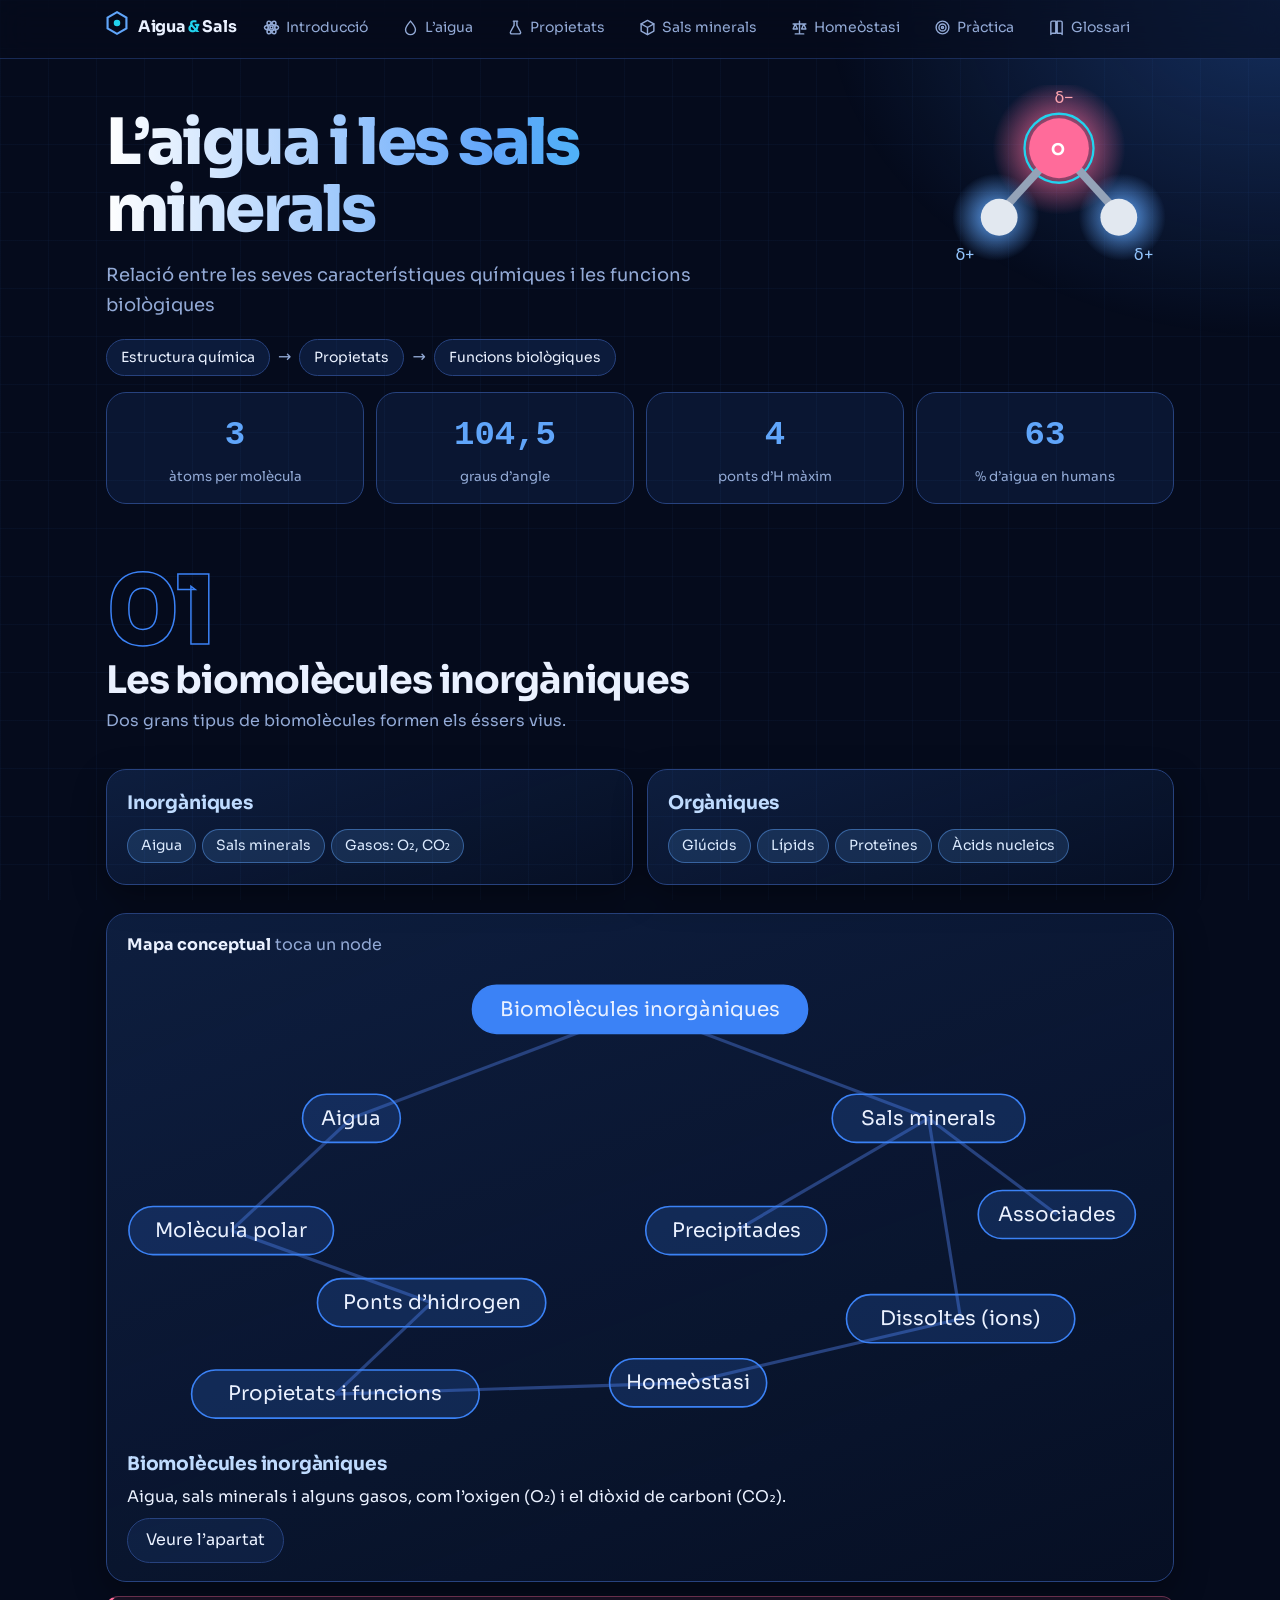
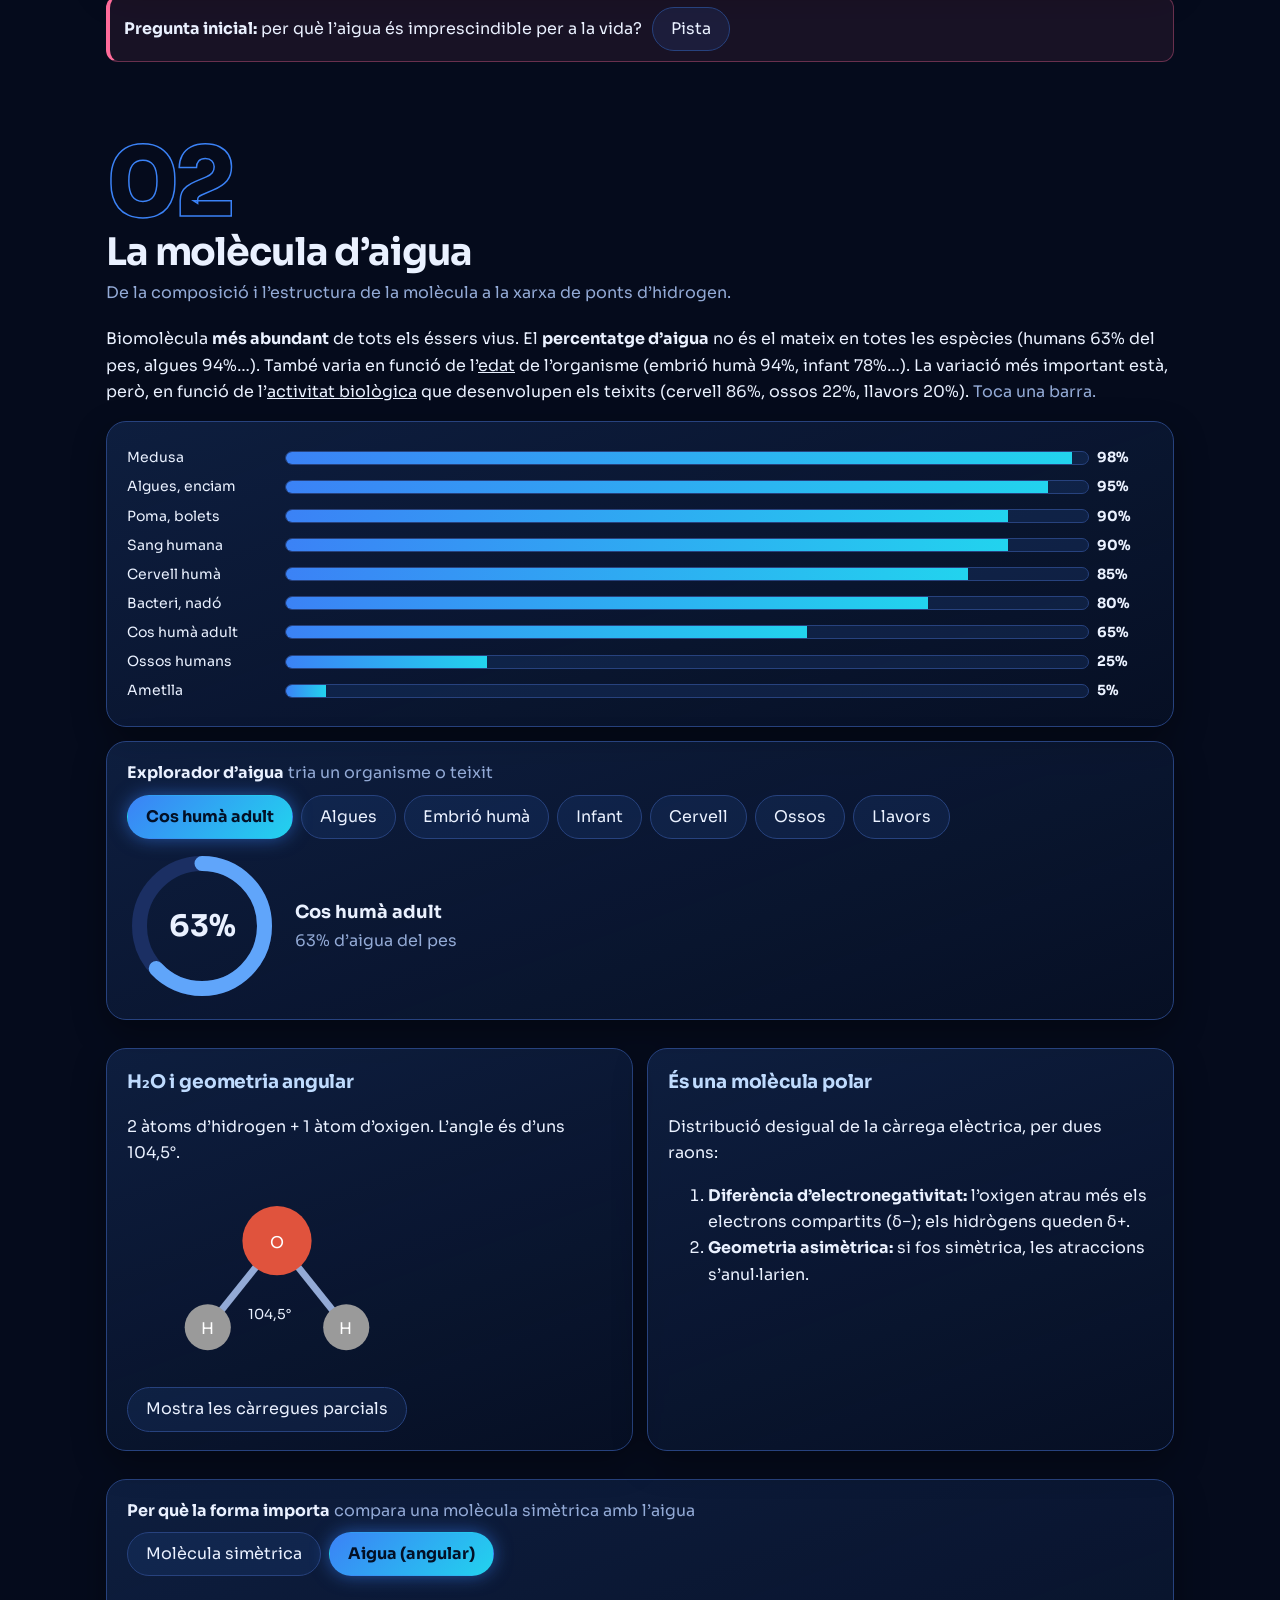
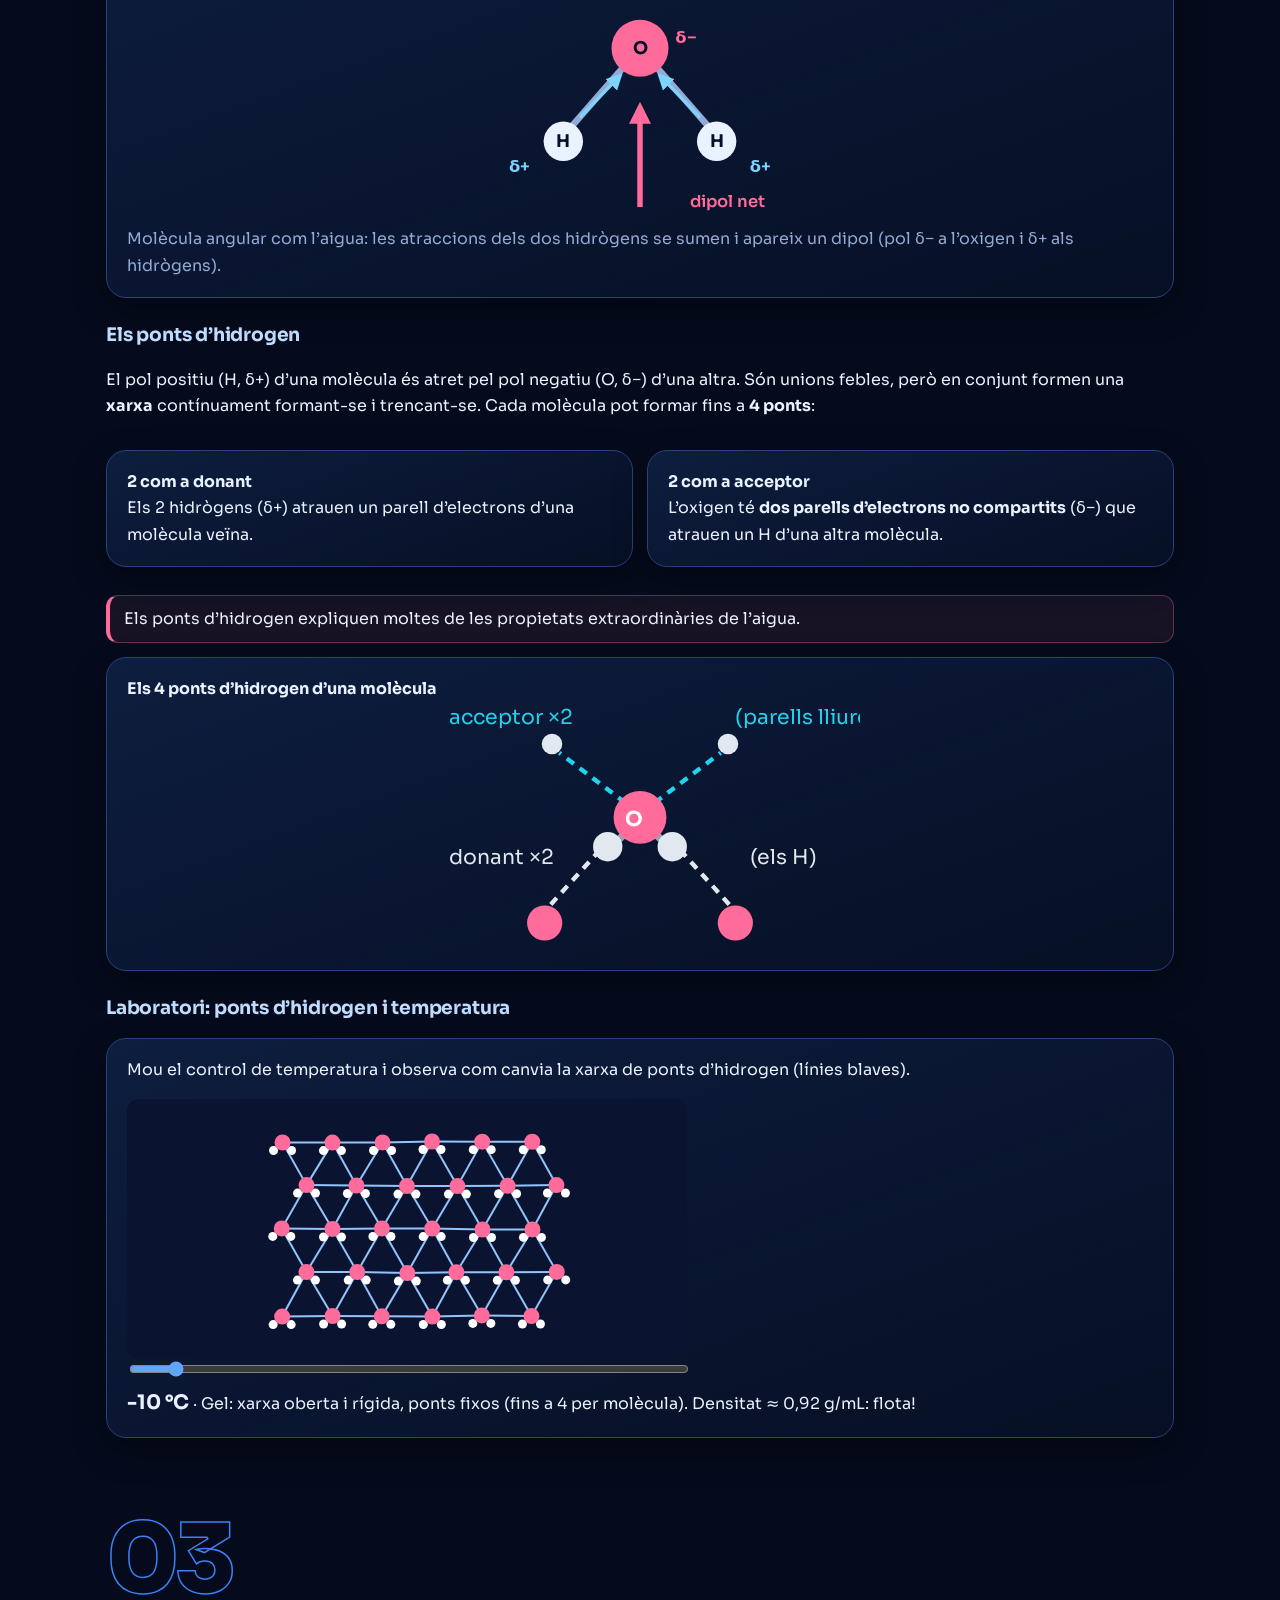
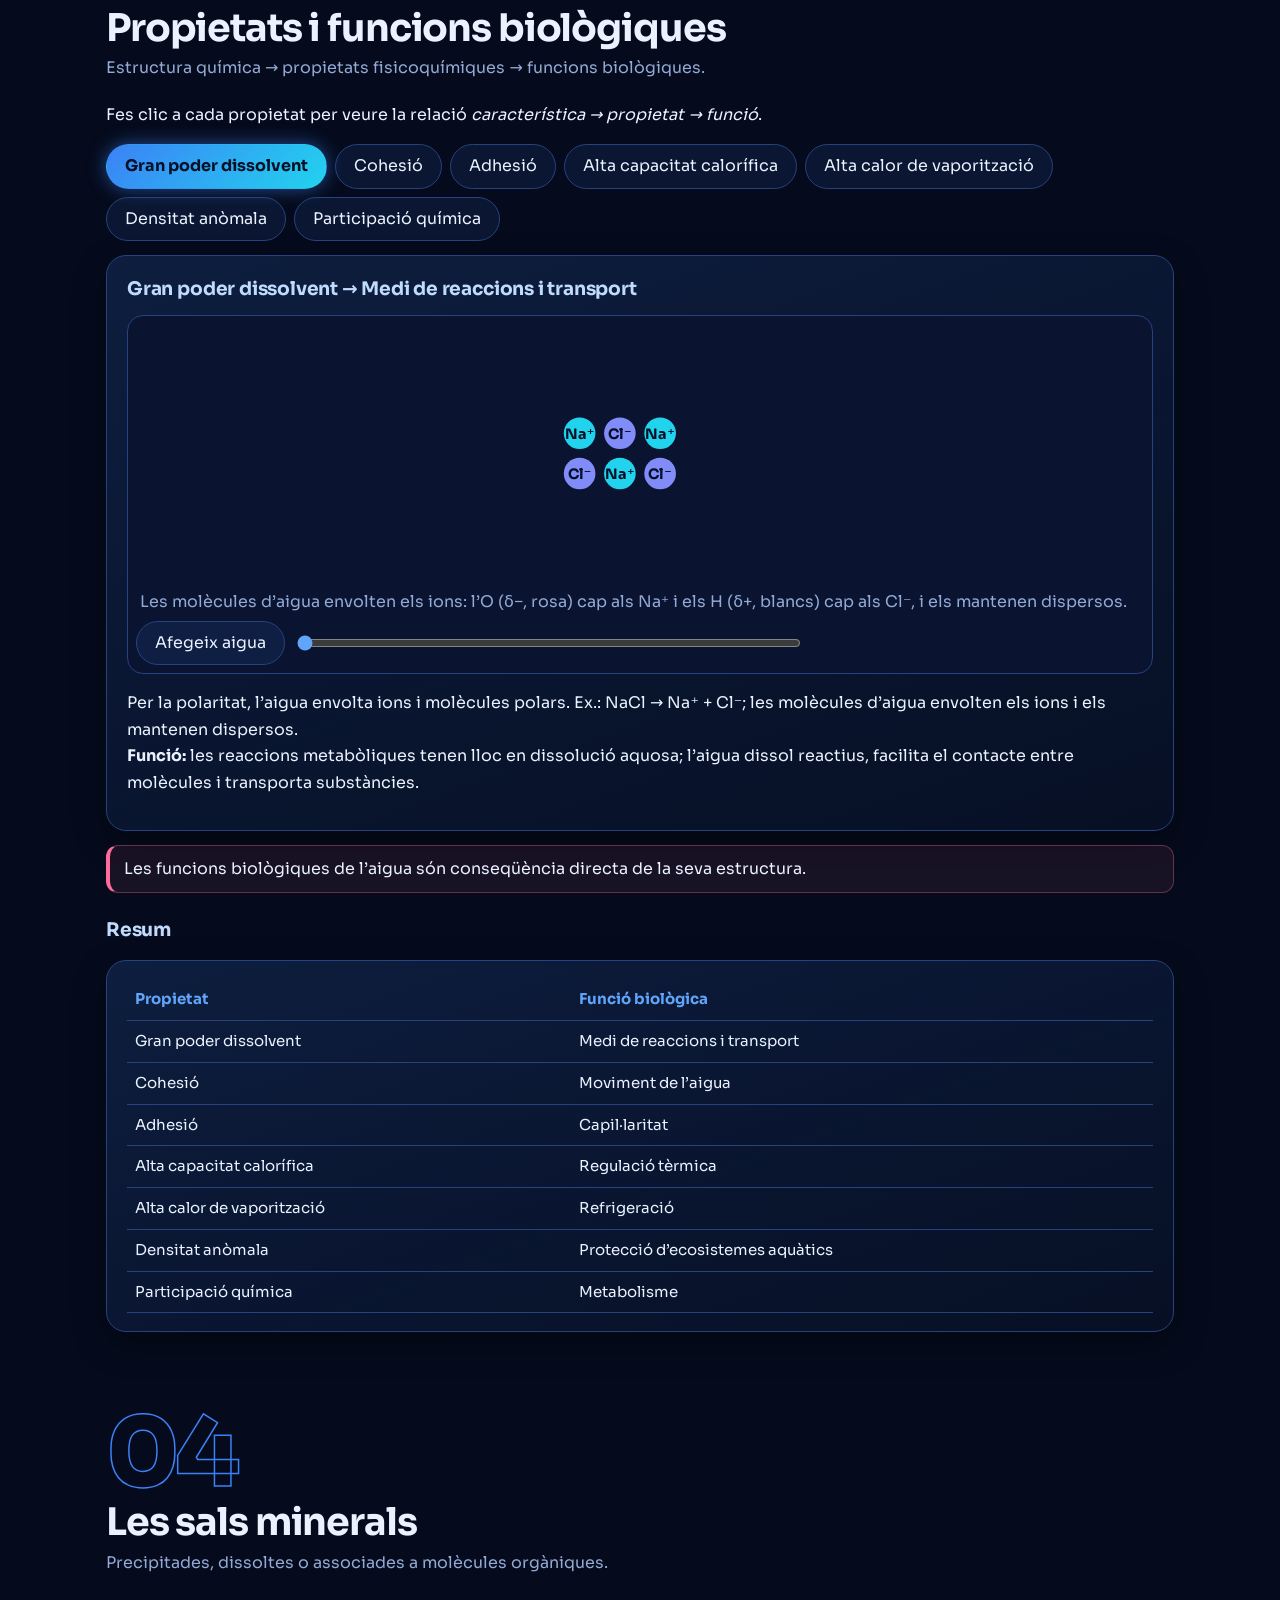
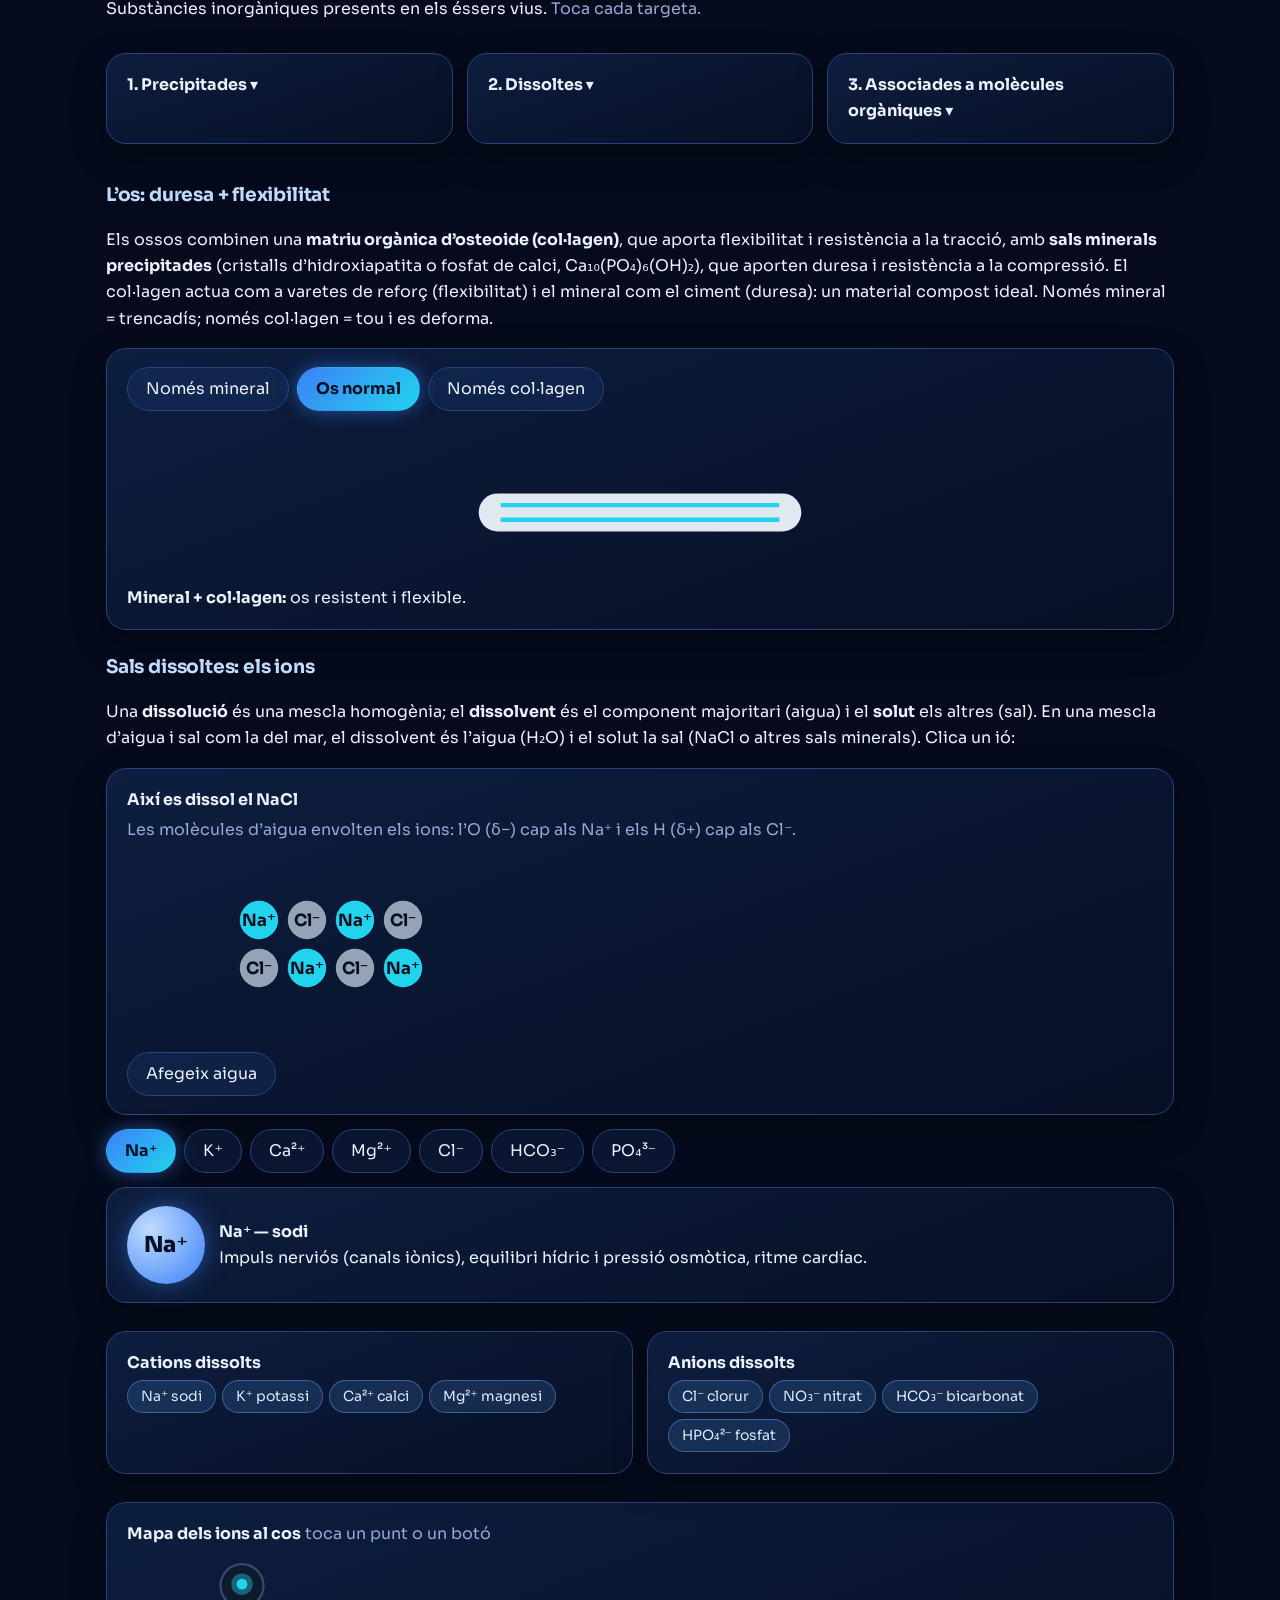
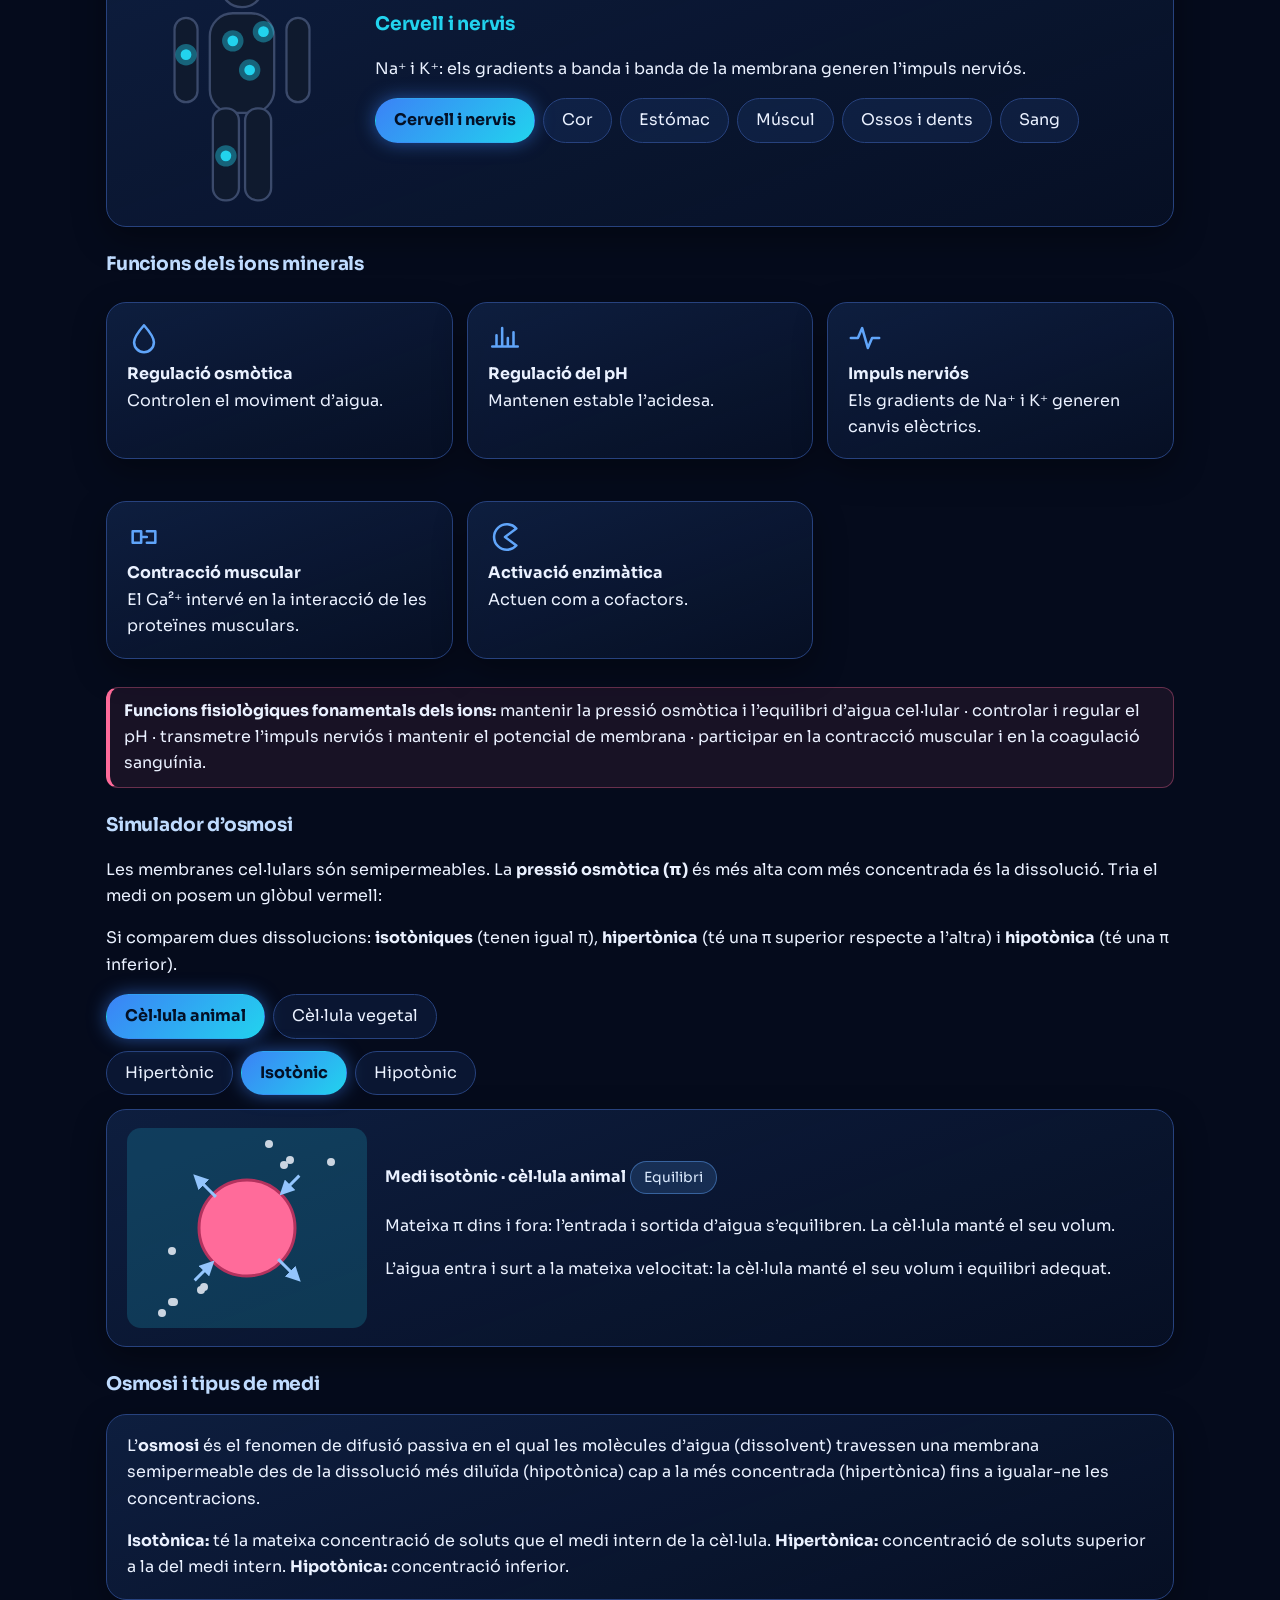
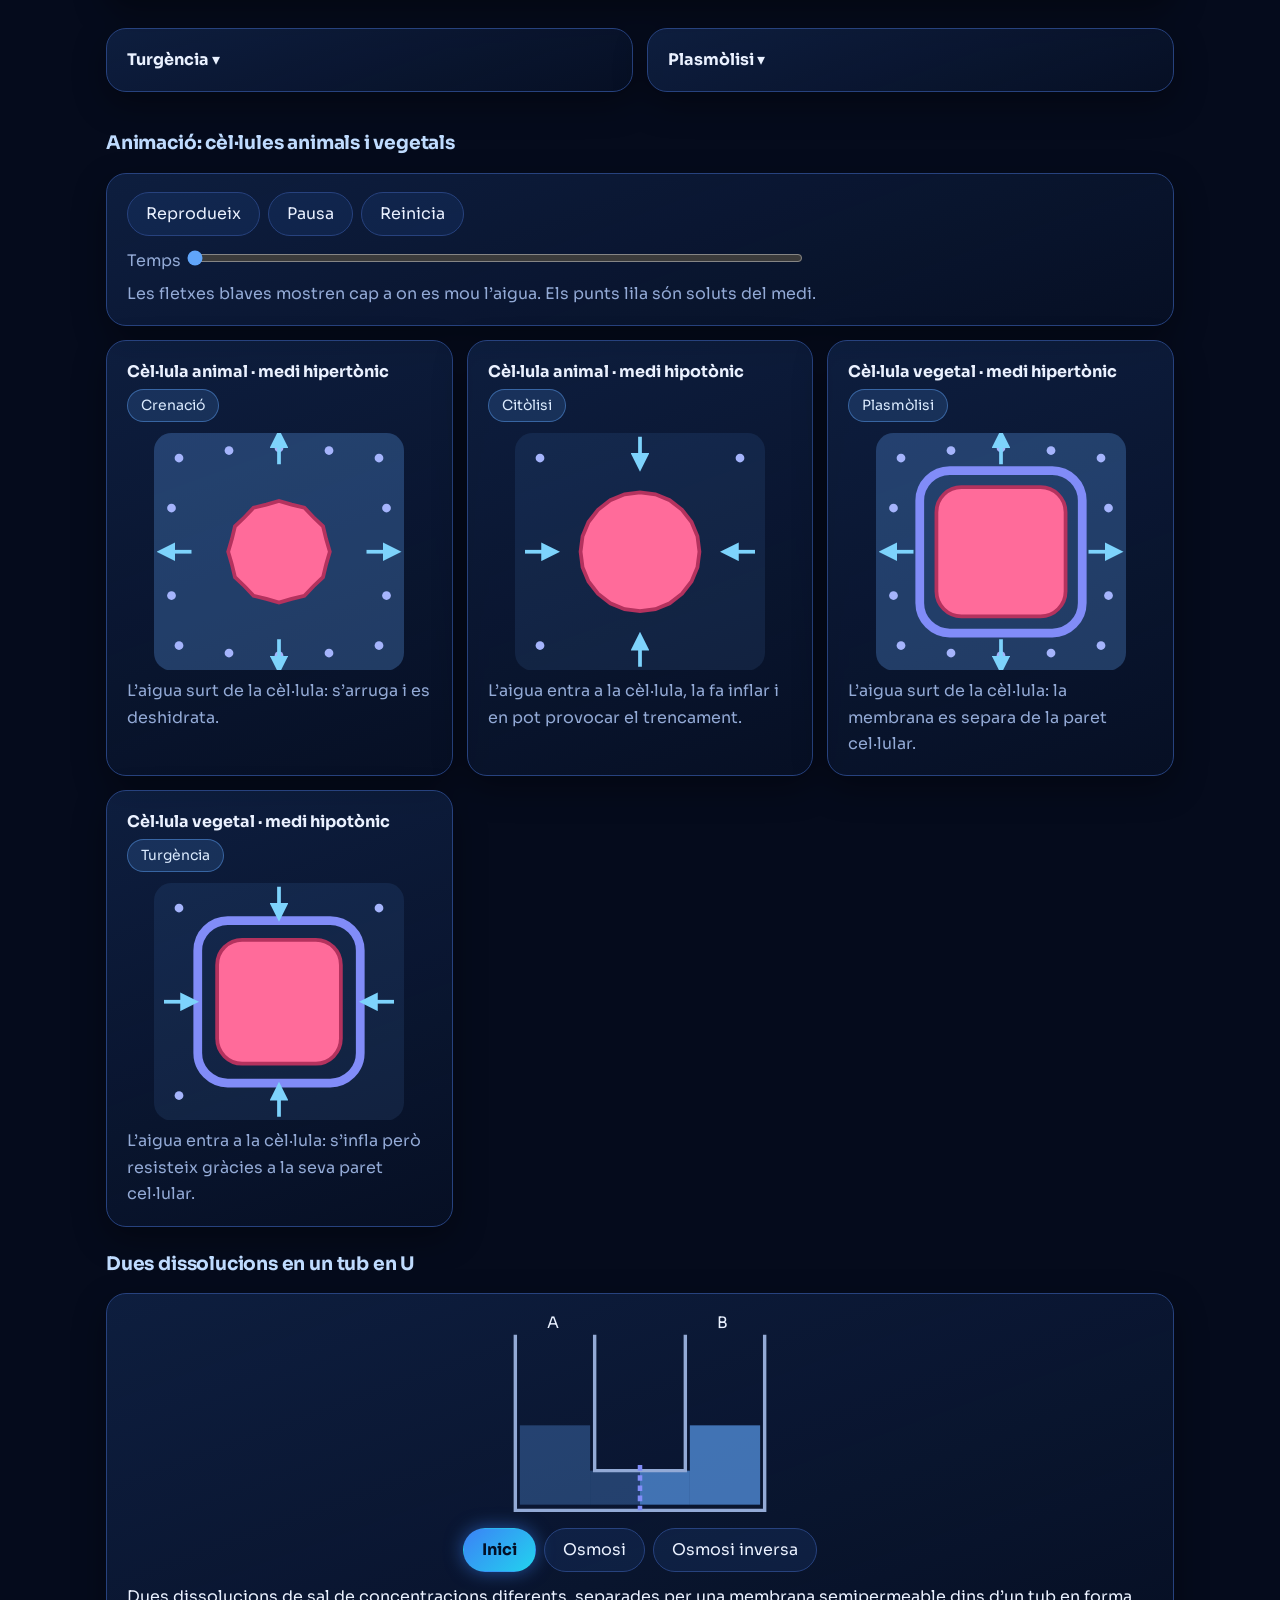
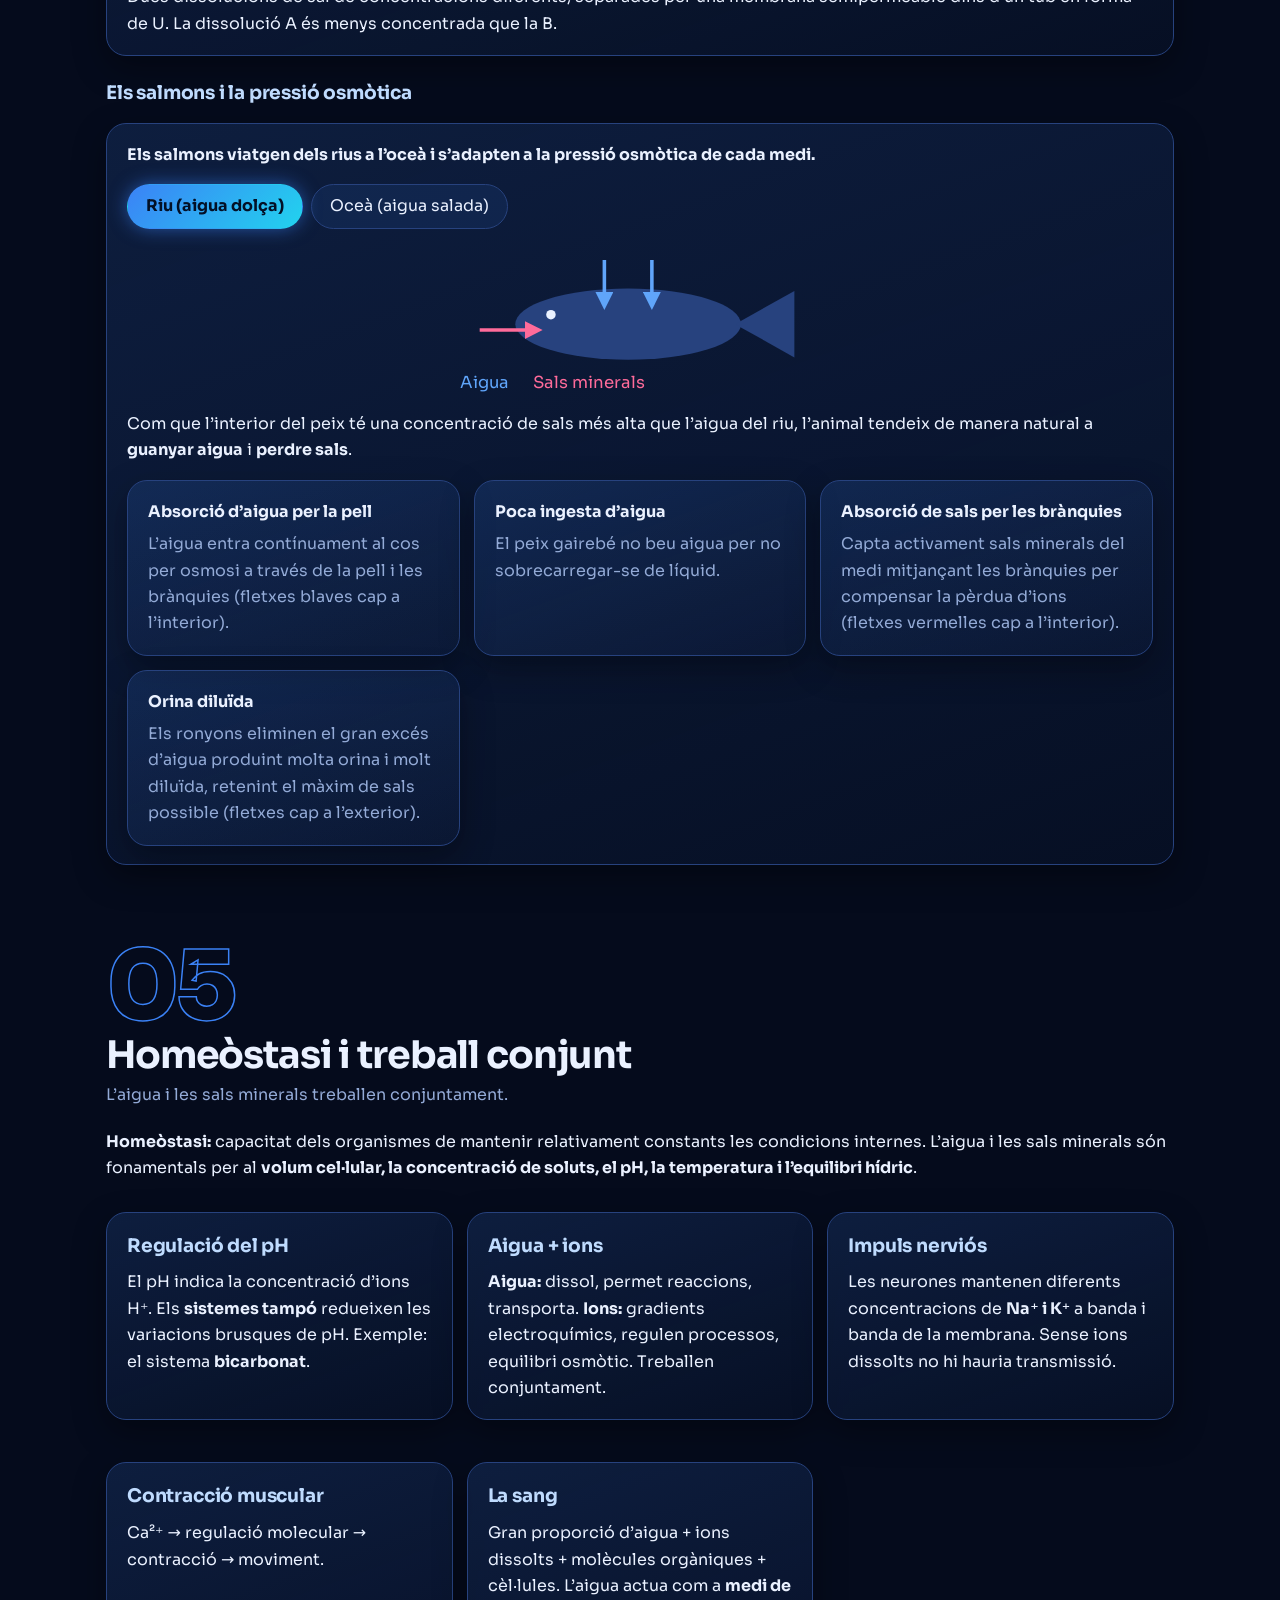
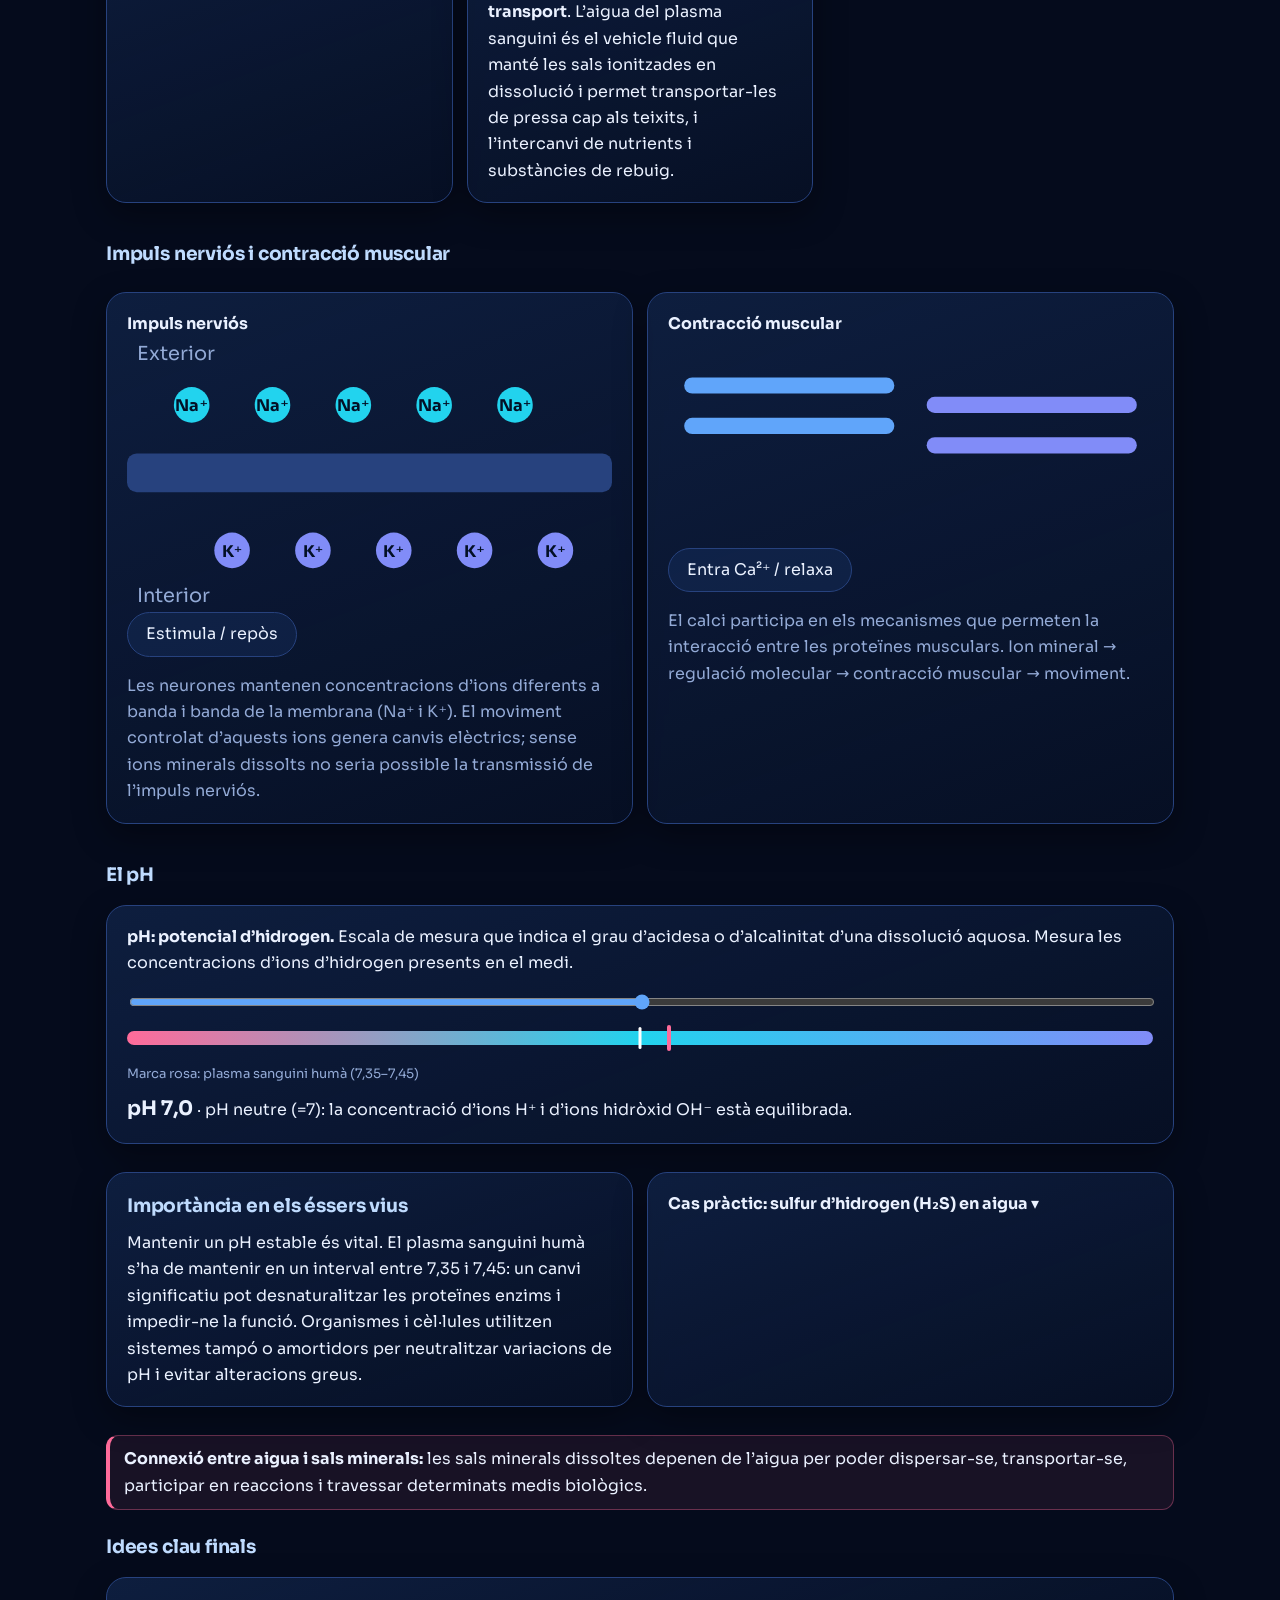
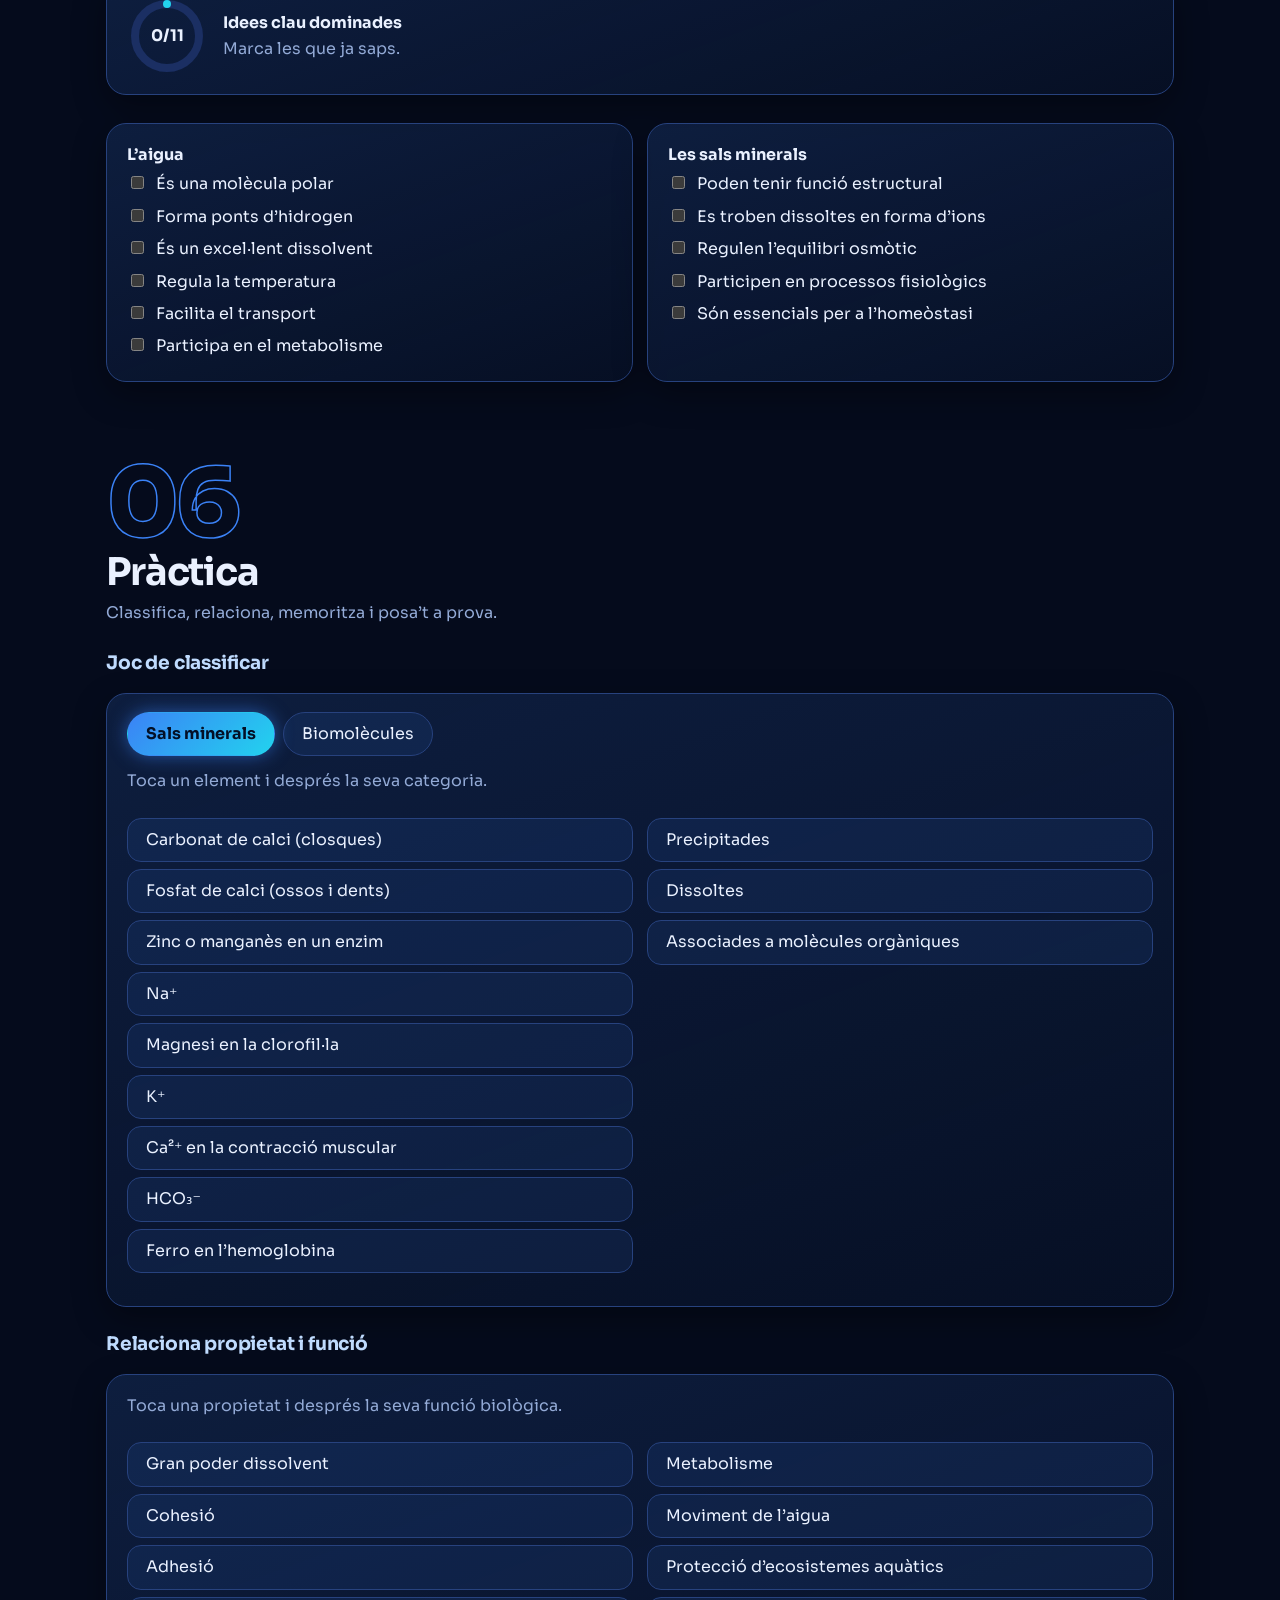
==== commit 40dfc7dc: "Update fmt.Println message from 'Hello' to 'Goodbye'" ====
--- a/Paginas/Agua y sales minerales.html
+++ b/Paginas/Agua y sales minerales.html
@@ -731,6 +731,145 @@
             .bars div.r {
                 grid-template-columns: 100px 1fr 48px
             }
+        }
+
+        .phb {
+            position: relative;
+            height: 14px;
+            border-radius: 99px;
+            background: linear-gradient(90deg, #ff6b9a, #22d3ee 50%, #818cf8);
+            margin: 12px 0 24px
+        }
+
+        .phb i {
+            position: absolute;
+            top: -4px;
+            width: 3px;
+            height: 22px;
+            background: #fff;
+            border-radius: 2px;
+            transform: translateX(-50%);
+            transition: left .2s
+        }
+
+        .fi {
+            width: 34px;
+            height: 34px;
+            fill: none;
+            stroke: #60a5fa;
+            stroke-width: 1.8;
+            stroke-linecap: round;
+            stroke-linejoin: round;
+            display: block;
+            margin-bottom: 6px
+        }
+
+        .sc {
+            margin-top: 6px;
+            display: flex;
+            gap: 10px;
+            flex-wrap: wrap;
+            align-items: center
+        }
+
+        .scene p {
+            margin: 6px 4px 2px
+        }
+
+        .s1 .bd {
+            stroke-dasharray: 4 3;
+            animation: dsh 1s linear infinite;
+            transition: opacity .8s
+        }
+
+        @keyframes dsh {
+            to {
+                stroke-dashoffset: -14
+            }
+        }
+
+        .s1 .sdr1 {
+            transition: transform 1.4s
+        }
+
+        .s1.soap .bd {
+            opacity: .08
+        }
+
+        .s1.soap .sdr1 {
+            transform: translateY(60px) rotate(14deg)
+        }
+
+        .s2 .wc {
+            transform-box: fill-box;
+            transform-origin: bottom;
+            transform: scaleY(.02);
+            transition: transform 2.8s ease-out
+        }
+
+        .s2.go .wc {
+            transform: scaleY(1)
+        }
+
+        .s3 .fm {
+            opacity: 0;
+            transform-box: fill-box;
+            transform-origin: bottom;
+            animation: flk .35s ease-in-out infinite alternate
+        }
+
+        .s3.on .fm {
+            opacity: 1
+        }
+
+        @keyframes flk {
+            to {
+                transform: scale(.8, 1.15)
+            }
+        }
+
+        .s4 .vp {
+            opacity: 0
+        }
+
+        .s4.on .vp {
+            animation: st2 2.6s linear infinite
+        }
+
+        @keyframes st2 {
+            from {
+                transform: translateY(0);
+                opacity: .95
+            }
+
+            to {
+                transform: translateY(-105px);
+                opacity: 0
+            }
+        }
+
+        .s4 .sk {
+            fill: #ff6b9a;
+            transition: fill 3s
+        }
+
+        .s4.on .sk {
+            fill: #3b82f6
+        }
+
+        .s4 .sdr {
+            transform-box: fill-box;
+            transform-origin: center;
+            transition: transform 3s
+        }
+
+        .s4.on .sdr {
+            transform: scale(.15)
+        }
+
+        .s6 g,
+        .s6 text {
+            transition: transform 1s, opacity 1s
         }
 
         @media(prefers-reduced-motion:reduce) {
@@ -855,6 +994,7 @@
                 l’<u>activitat biològica</u> que desenvolupen els teixits (cervell 86%, ossos 22%, llavors 20%). <span
                     class="mut">Toca una barra.</span></p>
             <div class="card bars" id="bars"></div>
+            <div class="card" id="dn"></div>
             <div class="grid">
                 <div class="card">
                     <h3 style="margin-top:0">H₂O i geometria angular</h3>
@@ -883,6 +1023,13 @@
                         <li><b>Geometria asimètrica:</b> si fos simètrica, les atraccions s’anul·larien.</li>
                     </ol>
                 </div>
+            </div>
+            <div class="card" id="pol"><b>Per què la forma importa</b> <span class="mut">compara una molècula simètrica
+                    amb l’aigua</span>
+                <div class="tabs" style="margin-top:8px"><button onclick="pol(0)">Molècula simètrica</button><button
+                        onclick="pol(1)" class="on">Aigua (angular)</button></div><svg id="pols" viewBox="0 0 420 210"
+                    style="width:100%;max-width:460px;display:block;margin:auto"></svg>
+                <p id="polt" class="mut" style="margin:8px 0 0"></p>
             </div>
             <h3>Els ponts d’hidrogen</h3>
             <p>El pol positiu (H, δ+) d’una molècula és atret pel pol negatiu (O, δ−) d’una altra. Són unions febles,
@@ -935,6 +1082,7 @@
             <p>Fes clic a cada propietat per veure la relació <i>característica → propietat → funció</i>.</p>
             <div class="tabs" id="ptabs"></div>
             <div class="card" id="pbody"></div>
+            <div class="key">Les funcions biològiques de l’aigua són conseqüència directa de la seva estructura.</div>
             <h3>Resum</h3>
             <div class="card">
                 <table id="ptab">
@@ -955,16 +1103,19 @@
                     <div class="b">
                         <p>Estructures sòlides amb funció de <b>suport i protecció</b>.</p>
                         <ul>
-                            <li><b>Carbonat de calci (CaCO₃):</b> closques, petxines, estructures esquelètiques.</li>
-                            <li><b>Fosfat de calci:</b> ossos i dents.</li>
+                            <li><b>Carbonat de calci (CaCO₃):</b> closques, petxines, estructures esquelètiques. Present
+                                a les petxines dels mol·luscs i a l’esquelet dels coralls; té funció de protecció
+                                mecànica.</li>
+                            <li><b>Fosfat de calci:</b> ossos i dents. Es troba a la matriu òssia dels ossos dels
+                                vertebrats; proporciona rigidesa i suport estructural.</li>
                         </ul>
                     </div>
                 </div>
                 <div class="card flip">
                     <div class="h">2. Dissoltes ▾</div>
                     <div class="b">
-                        <p>Es troben en forma d’<b>ions</b>: regulen l’equilibri osmòtic, el pH, l’impuls nerviós, la
-                            contracció muscular…</p>
+                        <p>Es troben en forma d’<b>ions</b> (en medi aquós, dissociades en anions i cations): regulen
+                            l’equilibri osmòtic, el pH, l’impuls nerviós, la contracció muscular…</p>
                     </div>
                 </div>
                 <div class="card flip">
@@ -976,8 +1127,11 @@
                 </div>
             </div>
             <h3>L’os: duresa + flexibilitat</h3>
-            <p>Els ossos combinen <b>sals de calci</b> (hidroxiapatita: duresa i rigidesa) amb <b>col·lagen</b>
-                (flexibilitat i resistència). Només mineral = trencadís; només col·lagen = tou i es deforma.</p>
+            <p>Els ossos combinen una <b>matriu orgànica d’osteoide (col·lagen)</b>, que aporta flexibilitat i
+                resistència a la tracció, amb <b>sals minerals precipitades</b> (cristalls d’hidroxiapatita o fosfat de
+                calci, Ca₁₀(PO₄)₆(OH)₂), que aporten duresa i resistència a la compressió. El col·lagen actua com a
+                varetes de reforç (flexibilitat) i el mineral com el ciment (duresa): un material compost ideal. Només
+                mineral = trencadís; només col·lagen = tou i es deforma.</p>
             <div class="card" id="bone">
                 <div class="tabs"><button onclick="bone(0)">Només mineral</button><button onclick="bone(1)">Os
                         normal</button><button onclick="bone(2)">Només col·lagen</button></div><svg
@@ -988,7 +1142,8 @@
             </div>
             <h3>Sals dissoltes: els ions</h3>
             <p>Una <b>dissolució</b> és una mescla homogènia; el <b>dissolvent</b> és el component majoritari (aigua) i
-                el <b>solut</b> els altres (sal). Clica un ió:</p>
+                el <b>solut</b> els altres (sal). En una mescla d’aigua i sal com la del mar, el dissolvent és l’aigua
+                (H₂O) i el solut la sal (NaCl o altres sals minerals). Clica un ió:</p>
             <div class="card"><b> Així es dissol el NaCl</b>
                 <p class="mut" style="margin:4px 0">Les molècules d’aigua envolten els ions: l’O (δ−) cap als Na⁺ i els
                     H (δ+) cap als Cl⁻.</p><svg id="salt" viewBox="0 0 400 170" width="100%"
@@ -996,6 +1151,13 @@
             </div>
             <div class="tabs" id="itabs"></div>
             <div class="card" id="ibody"></div>
+            <div class="grid">
+                <div class="card"><b>Cations dissolts</b><br><span class="chip">Na⁺ sodi</span><span class="chip">K⁺
+                        potassi</span><span class="chip">Ca²⁺ calci</span><span class="chip">Mg²⁺ magnesi</span></div>
+                <div class="card"><b>Anions dissolts</b><br><span class="chip">Cl⁻ clorur</span><span class="chip">NO₃⁻
+                        nitrat</span><span class="chip">HCO₃⁻ bicarbonat</span><span class="chip">HPO₄²⁻ fosfat</span>
+                </div>
+            </div>
             <div class="card"><b>Mapa dels ions al cos</b> <span class="mut">toca un punt o un botó</span>
                 <div style="display:flex;gap:18px;flex-wrap:wrap;align-items:center;margin-top:8px"><svg id="bm"
                         viewBox="0 0 300 330" style="width:100%;max-width:230px"></svg>
@@ -1011,11 +1173,16 @@
                     musculars.</div>
                 <div class="card"><b>Activació enzimàtica</b><br>Actuen com a cofactors.</div>
             </div>
+            <div class="key"><b>Funcions fisiològiques fonamentals dels ions:</b> mantenir la pressió osmòtica i
+                l’equilibri d’aigua cel·lular · controlar i regular el pH · transmetre l’impuls nerviós i mantenir el
+                potencial de membrana · participar en la contracció muscular i en la coagulació sanguínia.</div>
             <h3>Simulador d’osmosi</h3>
             <p>Les membranes cel·lulars són semipermeables. La <b>pressió osmòtica (π)</b> és més alta com més
                 concentrada és la dissolució. Tria el medi on posem un glòbul vermell:</p>
             <p>Si comparem dues dissolucions: <b>isotòniques</b> (tenen igual π), <b>hipertònica</b> (té una π superior
                 respecte a l’altra) i <b>hipotònica</b> (té una π inferior).</p>
+            <div class="tabs" id="ctabs"><button class="on" onclick="setC(0)">Cèl·lula animal</button><button
+                    onclick="setC(1)">Cèl·lula vegetal</button></div>
             <div class="tabs" id="otabs"></div>
             <div class="card" style="display:flex;gap:18px;align-items:center;flex-wrap:wrap"><svg viewBox="0 0 240 200"
                     width="240" height="200" style="max-width:100%">
@@ -1030,10 +1197,69 @@
                     <g id="od"></g>
                     <circle id="cell" cx="120" cy="100" r="50" fill="#ff6b9a" stroke="#b4325e" stroke-width="3"
                         style="transition:all .6s" />
+                    <rect id="wall" x="58" y="38" width="124" height="124" rx="22" fill="none" stroke="#818cf8"
+                        stroke-width="5" opacity="0" style="transition:opacity .4s" />
                     <g id="oa"></g>
                 </svg>
                 <div id="obody" style="flex:1;min-width:220px"></div>
             </div>
+            <h3>Osmosi i tipus de medi</h3>
+            <div class="card">
+                <p style="margin-top:0">L’<b>osmosi</b> és el fenomen de difusió passiva en el qual les molècules
+                    d’aigua (dissolvent) travessen una membrana semipermeable des de la dissolució més diluïda
+                    (hipotònica) cap a la més concentrada (hipertònica) fins a igualar-ne les concentracions.</p>
+                <p style="margin-bottom:0"><b>Isotònica:</b> té la mateixa concentració de soluts que el medi intern de
+                    la cèl·lula. <b>Hipertònica:</b> concentració de soluts superior a la del medi intern.
+                    <b>Hipotònica:</b> concentració inferior.</p>
+            </div>
+            <div class="grid">
+                <div class="card flip">
+                    <div class="h">Turgència ▾</div>
+                    <div class="b">
+                        <p>Estat d’inflament de la cèl·lula vegetal quan entra aigua al vacúol en un medi hipotònic. La
+                            paret cel·lular de cel·lulosa impedeix que la cèl·lula es trenqui i genera una pressió
+                            interna (pressió de turgència) que manté erectes i fermes la tija i les fulles de les
+                            plantes no llenyoses.</p>
+                    </div>
+                </div>
+                <div class="card flip">
+                    <div class="h">Plasmòlisi ▾</div>
+                    <div class="b">
+                        <p>Pèrdua d’aigua d’una cèl·lula vegetal col·locada en un medi hipertònic. La membrana
+                            plasmàtica es desenganxa de la paret cel·lular a mesura que el vacúol es buida, provocant el
+                            pansiment de la planta i la possible mort cel·lular si es manté en el temps.</p>
+                    </div>
+                </div>
+            </div>
+            <h3>Animació: cèl·lules animals i vegetals</h3>
+            <div class="card">
+                <div class="tabs"><button onclick="cplay()">Reprodueix</button><button
+                        onclick="cpause()">Pausa</button><button onclick="cT(0)">Reinicia</button></div><label
+                    class="mut">Temps <input type="range" id="tsl" min="0" max="4" step="0.05" value="0"
+                        style="width:60%;accent-color:#60a5fa" oninput="cT(+this.value)"></label>
+                <p class="mut" style="margin:6px 0 0">Les fletxes blaves mostren cap a on es mou l’aigua. Els punts lila
+                    són soluts del medi.</p>
+            </div>
+            <div class="grid" id="cg"></div>
+            <h3>Dues dissolucions en un tub en U</h3>
+            <div class="card"><svg id="ut" viewBox="0 0 300 190"
+                    style="width:100%;max-width:340px;display:block;margin:auto">
+                    <rect id="ua" x="44" y="100" width="62" height="70" fill="#60a5fa" opacity=".3" />
+                    <rect x="106" y="140" width="44" height="30" fill="#60a5fa" opacity=".3" />
+                    <rect x="150" y="140" width="44" height="30" fill="#60a5fa" opacity=".65" />
+                    <rect id="ub" x="194" y="100" width="62" height="70" fill="#60a5fa" opacity=".65" />
+                    <path d="M40 20V175H260V20M110 20V140H190V20" fill="none" stroke="#93aad6" stroke-width="3" />
+                    <line x1="150" y1="135" x2="150" y2="175" stroke="#818cf8" stroke-width="4"
+                        stroke-dasharray="5 4" /><text x="68" y="14">A</text><text x="218" y="14">B</text>
+                    <path id="up" d="M225 28V70" stroke="#ff6b9a" stroke-width="5" marker-end="url(#ah)" opacity="0" />
+                </svg>
+                <div class="tabs" style="justify-content:center"><button class="on"
+                        onclick="ut(0)">Inici</button><button onclick="ut(1)">Osmosi</button><button
+                        onclick="ut(2)">Osmosi inversa</button></div>
+                <div id="utt"></div>
+            </div>
+            <h3>Els salmons i la pressió osmòtica</h3>
+            <div class="card" id="salm"></div>
         </section>
 
         <section id="homeo">
@@ -1060,13 +1286,59 @@
                 </div>
                 <div class="card">
                     <h3 style="margin-top:0">La sang</h3>Gran proporció d’aigua + ions dissolts + molècules orgàniques +
-                    cèl·lules. L’aigua actua com a <b>medi de transport</b>.
+                    cèl·lules. L’aigua actua com a <b>medi de transport</b>. L’aigua del plasma sanguini és el vehicle
+                    fluid que manté les sals ionitzades en dissolució i permet transportar-les de pressa cap als
+                    teixits, i l’intercanvi de nutrients i substàncies de rebuig.
+                </div>
+            </div>
+            <h3>Impuls nerviós i contracció muscular</h3>
+            <div class="grid">
+                <div class="card" id="nv"></div>
+                <div class="card" id="mu"></div>
+            </div>
+            <h3>El pH</h3>
+            <div class="card">
+                <p style="margin-top:0"><b>pH: potencial d’hidrogen.</b> Escala de mesura que indica el grau d’acidesa o
+                    d’alcalinitat d’una dissolució aquosa. Mesura les concentracions d’ions d’hidrogen presents en el
+                    medi.</p><input type="range" id="phr" min="0" max="14" step="0.1" value="7"
+                    style="width:100%;accent-color:#60a5fa">
+                <div class="phb"><i id="phm" style="left:50%"></i><i
+                        style="left:52.8%;background:#ff6b9a;width:4px;top:-6px;height:26px"></i></div>
+                <div class="mut" style="font-size:13px;margin:-6px 0 8px">Marca rosa: plasma sanguini humà (7,35–7,45)
+                </div>
+                <div id="phv"></div>
+            </div>
+            <div class="grid">
+                <div class="card">
+                    <h3>Importància en els éssers vius</h3>Mantenir un pH estable és vital. El plasma sanguini humà s’ha
+                    de mantenir en un interval entre 7,35 i 7,45: un canvi significatiu pot desnaturalitzar les
+                    proteïnes enzims i impedir-ne la funció. Organismes i cèl·lules utilitzen sistemes tampó o
+                    amortidors per neutralitzar variacions de pH i evitar alteracions greus.
+                </div>
+                <div class="card flip">
+                    <div class="h">Cas pràctic: sulfur d’hidrogen (H₂S) en aigua ▾</div>
+                    <div class="b">
+                        <p>El sulfur d’hidrogen ionitza en un medi aquós (se separa en ions H i S). La tira de paper
+                            indicador que en marcarà el pH és l’<b>A</b>: en ionitzar-se, el H₂S allibera ions H⁺ a la
+                            dissolució; augmenta la concentració d’ions d’hidrogen i el pH disminueix (acidificació del
+                            medi, pH &lt; 7).</p>
+                    </div>
                 </div>
             </div>
             <div class="key"><b>Connexió entre aigua i sals minerals:</b> les sals minerals dissoltes depenen de l’aigua
                 per poder dispersar-se, transportar-se, participar en reaccions i travessar determinats medis biològics.
             </div>
             <h3>Idees clau finals</h3>
+            <div class="card" style="display:flex;align-items:center;gap:16px"><svg viewBox="0 0 80 80" width="80"
+                    height="80">
+                    <circle cx="40" cy="40" r="32" fill="none" stroke="#1b2f63" stroke-width="8" />
+                    <circle id="kg" cx="40" cy="40" r="32" fill="none" stroke="#22d3ee" stroke-width="8"
+                        stroke-linecap="round" stroke-dasharray="0 201" transform="rotate(-90 40 40)"
+                        style="transition:stroke-dasharray .4s" /><text id="kt" x="40" y="45" text-anchor="middle"
+                        style="font-size:16px;font-weight:700">0/11</text>
+                </svg>
+                <div><b>Idees clau dominades</b><br><span class="mut">Marca les que ja saps.</span></div>
+            </div>
             <div class="grid chk">
                 <div class="card"><b>L’aigua</b><label><input type="checkbox"> És una molècula
                         polar</label><label><input type="checkbox"> Forma ponts d’hidrogen</label><label><input
@@ -1111,10 +1383,10 @@
             ["Gran poder dissolvent", "Medi de reaccions i transport", "Per la polaritat, l’aigua envolta ions i molècules polars. Ex.: NaCl → Na⁺ + Cl⁻; les molècules d’aigua envolten els ions i els mantenen dispersos. <br><b>Funció:</b> les reaccions metabòliques tenen lloc en dissolució aquosa; l’aigua dissol reactius, facilita el contacte entre molècules i transporta substàncies."],
             ["Cohesió", "Moviment de l’aigua", "Atracció entre molècules d’aigua, gràcies als ponts d’hidrogen. Relacionada amb la tensió superficial."],
             ["Adhesió", "Capil·laritat", "Atracció entre l’aigua i altres superfícies. Cohesió + adhesió permeten el moviment per conductes estrets. <br><b>Exemple:</b> aigua i sals minerals pugen de l’arrel a les fulles pel <b>xilema</b>."],
-            ["Alta capacitat calorífica", "Regulació tèrmica", "L’aigua ha d’absorbir molta energia abans que pugi la temperatura, perquè part de l’energia es gasta en modificar els ponts d’hidrogen. <br><b>Funció termoreguladora:</b> evita canvis bruscos, manté estable la temperatura interna i protegeix les cèl·lules. Els organismes amb una elevada proporció d’aigua poden resistir millor canvis moderats de temperatura. També els grans ecosistemes aquàtics presenten una temperatura més estable que l’ambient terrestre."],
-            ["Alta calor de vaporització", "Refrigeració", "Passar de líquid a vapor requereix molta energia (per trencar els ponts). En evaporar-se, l’aigua <b>absorbeix calor</b>. <br><b>Exemples:</b> la suor refreda el cos; la transpiració de les plantes. <br><i>Calor de vaporització alta → evaporació → eliminació de calor → termoregulació.</i>"],
-            ["Densitat anòmala", "Protecció d’ecosistemes aquàtics", "El gel és menys dens que l’aigua líquida (flota), perquè els ponts d’hidrogen formen una estructura més oberta. En llacs, el gel superficial és una capa aïllant i l’aigua de sota roman líquida: els organismes aquàtics sobreviuen."],
-            ["Participació química", "Metabolisme", "L’aigua també és <b>reactiu</b>. <b>Hidròlisi</b> (hidro = aigua, lisi = trencar): l’aigua trenca una molècula en dues parts; és el contrari de la síntesi per condensació. Proteïnes → aminoàcids; almidó → glucosa; greixos → àcids grassos + glicerol. <br><b>Exemple:</b> quan t’empasses un tros de pa, els enzims de la saliva i l’estómac utilitzen aigua per trencar les cadenes llargues de sucre en glucoses simples. <br>També participa en la <b>fotosíntesi</b>: l’aigua participa en les reaccions que permeten obtenir matèria orgànica."]];
+            ["Alta capacitat calorífica", "Regulació tèrmica", "L’aigua ha d’absorbir molta energia abans que pugi la temperatura, perquè part de l’energia es gasta en modificar els ponts d’hidrogen. <br><b>Funció termoreguladora:</b> evita canvis bruscos, manté estable la temperatura interna i protegeix les cèl·lules. Els organismes amb una elevada proporció d’aigua poden resistir millor canvis moderats de temperatura. També els grans ecosistemes aquàtics presenten una temperatura més estable que l’ambient terrestre. <br><b>Capacitat calorífica:</b> quantitat de calor que ha d’absorbir 1 gram d’aigua per augmentar la seva temperatura 1 °C. És molt elevada perquè gran part de l’energia tèrmica s’utilitza a trencar els ponts d’hidrogen abans que augmenti l’energia cinètica de les molècules. <br><b>Funció biològica:</b> actua com a esmorteïdor tèrmic (amortidor de temperatura): evita canvis bruscos de temperatura a l’interior dels organismes i regula el clima del planeta en els mars i oceans."],
+            ["Alta calor de vaporització", "Refrigeració", "<b>Calor de vaporització:</b> quantitat d’energia necessària per passar 1 gram d’aigua d’estat líquid a gasós a una temperatura determinada. Passar de líquid a vapor requereix molta energia (per trencar els ponts). En evaporar-se, l’aigua <b>absorbeix calor</b>. <br><b>Mecanismes de refrigeració:</b> quan l’aigua s’evapora (a través de la suor en animals o la transpiració en plantes) absorbeix una gran quantitat de calor de la superfície corporal i refreda l’organisme de manera molt eficient. <br><i>Calor de vaporització alta → evaporació → eliminació de calor → termoregulació.</i>"],
+            ["Densitat anòmala", "Protecció d’ecosistemes aquàtics", "El gel és menys dens que l’aigua líquida (flota), perquè els ponts d’hidrogen formen una estructura més oberta. A diferència de la majoria de substàncies (que augmenten de densitat quan se solidifiquen), l’aigua assoleix la seva màxima densitat en estat líquid a 4 °C. En solidificar-se forma una xarxa cristal·lina tetraèdrica de ponts d’hidrogen que expandeix la molècula i en disminueix la densitat. En llacs, el gel superficial és una capa aïllant i l’aigua de sota roman líquida: els organismes aquàtics sobreviuen. La capa aïllant impedeix que el fons es congeli completament i permet la supervivència dels organismes aquàtics a l’interior de l’aigua líquida a 4 °C."],
+            ["Participació química", "Metabolisme", "L’aigua també és <b>reactiu</b>. <b>Hidròlisi</b> (hidro = aigua, lisi = trencar): l’aigua trenca una molècula en dues parts; és el contrari de la síntesi per condensació. Proteïnes → aminoàcids; almidó → glucosa; greixos → àcids grassos + glicerol. <br><b>Exemple:</b> quan t’empasses un tros de pa, els enzims de la saliva i l’estómac utilitzen aigua per trencar les cadenes llargues de sucre en glucoses simples. <br>També participa en la <b>fotosíntesi</b>: l’aigua participa en les reaccions que permeten obtenir matèria orgànica. <br><b>Fotosíntesi:</b> l’aigua pateix una fotòlisi (ruptura per llum) que dona electrons i protons per formar ATP i NADPH, alliberant O₂. <br><b>Respiració cel·lular:</b> l’aigua és el producte final de la reducció de l’oxigen a la cadena de transport d’electrons, o participa en reaccions d’hidròlisi al cicle de Krebs."]];
         const SC = [`<svg viewBox='0 0 300 130'><path d='M110 15v85q0 15 15 15h50q15 0 15-15V15' fill='none' stroke='#93c5fd' stroke-width='3'/><path d='M112 50h76v50q0 12-14 12h-48q-14 0-14-12z' fill='#60a5fa' opacity='.35'/><g class='fl'><circle cx='130' cy='75' r='5' fill='#22d3ee'/><circle cx='165' cy='85' r='5' fill='#94a3b8'/><circle cx='150' cy='65' r='5' fill='#22d3ee'/></g><g class='fl' style='animation-delay:-1.5s'><circle cx='140' cy='95' r='5' fill='#94a3b8'/><circle cx='175' cy='70' r='5' fill='#22d3ee'/><circle cx='122' cy='88' r='5' fill='#94a3b8'/></g><text x='205' y='70'>ions dispersos</text></svg>`,
             `<svg viewBox='0 0 300 130'><rect y='70' width='300' height='60' fill='#60a5fa' opacity='.3'/><line x1='0' y1='70' x2='300' y2='70' stroke='#93c5fd' stroke-width='3'/><g class='fl'><rect x='120' y='62' width='60' height='6' rx='3' fill='#cbd5e1'/></g><text x='128' y='52'>clip metàl·lic</text><text x='190' y='62'>flota!</text><text x='10' y='105'>Ponts d’H entre les molècules de la superfície</text></svg>`,
             `<svg viewBox='0 0 300 140'><rect y='122' width='300' height='18' fill='#60a5fa' opacity='.4'/><rect id='tw' x='142' y='77' width='16' height='45' fill='#60a5fa'/><rect id='tb' x='140' y='15' width='20' height='125' fill='none' stroke='#cbd5e1' stroke-width='3'/><text x='185' y='60'>Tub més estret</text><text x='185' y='78'>→ l’aigua puja més</text></svg><input type='range' min='8' max='44' value='20' oninput='cap(this.value)' style='width:100%;accent-color:var(--ac)'>`,
@@ -1135,7 +1407,10 @@
         // osmosi
         const OS = [["Hipertònic", 34, "Medi més concentrat (π superior a la cèl·lula): l’aigua <b>surt</b> de la cèl·lula i aquesta s’arruga (es contreu).", "#e0507f"], ["Isotònic", 48, "Mateixa π dins i fora: l’entrada i sortida d’aigua s’equilibren. La cèl·lula manté el seu volum.", "#ff6b9a"], ["Hipotònic", 66, "Medi menys concentrat (π inferior): l’aigua <b>entra</b> a la cèl·lula i aquesta s’infla i pot arribar a esclatar.", "#ff8fb3"]];
         $("#otabs").innerHTML = OS.map((p, i) => `<button onclick="showO(${i})">${p[0]}</button>`).join("");
-        function showO(i) { document.querySelectorAll("#otabs button").forEach((b, j) => b.classList.toggle("on", i == j)); const p = OS[i]; const c = $("#cell"); c.setAttribute("r", p[1]); c.setAttribute("fill", p[3]); osm(i); $("#obody").innerHTML = `<b>Medi ${p[0].toLowerCase()}</b><p>${p[2]}</p>` } showO(1);
+        let ct = 0, oi = 1; const NM = [["Crenació", "Equilibri", "Citòlisi"], ["Plasmòlisi", "Equilibri", "Turgència"]], OC = [["L’aigua surt de la cèl·lula: s’arruga i es deshidrata. Un eritròcit en medi hipertònic es redueix de volum i s’arruga.", "L’aigua entra i surt a la mateixa velocitat: la cèl·lula manté el seu volum i equilibri adequat.", "L’aigua entra a la cèl·lula i en pot provocar el trencament. Un eritròcit augmenta el volum fins que la membrana no resisteix i es trenca (hemòlisi)."], ["L’aigua surt de la cèl·lula: la membrana es separa de la paret cel·lular.", "L’aigua entra i surt a la mateixa velocitat: la cèl·lula manté el seu volum i equilibri adequat.", "L’aigua entra a la cèl·lula: s’infla però resisteix gràcies a la seva paret cel·lular."]];
+        function showO(i) { oi = i; document.querySelectorAll("#otabs button").forEach((b, j) => b.classList.toggle("on", i == j)); const p = OS[i], c = $("#cell"); c.setAttribute("r", ct ? Math.min(p[1], 58) : p[1]); c.setAttribute("fill", p[3]); $("#wall").setAttribute("opacity", ct); osm(i); $("#obody").innerHTML = `<b>Medi ${p[0].toLowerCase()} · cèl·lula ${ct ? "vegetal" : "animal"}</b> <span class="chip">${NM[ct][i]}</span><p>${p[2]}</p><p>${OC[ct][i]}</p>` }
+        function setC(k) { ct = k; document.querySelectorAll("#ctabs button").forEach((b, j) => b.classList.toggle("on", j == k)); showO(oi) }
+        showO(1);
         // quiz
         const Q = [
             ["Quin d’aquests NO és una biomolècula inorgànica?", ["Aigua", "Sals minerals", "Proteïnes", "Diòxid de carboni"], 2, "Les proteïnes són biomolècules orgàniques (com glúcids, lípids i àcids nucleics)."],
@@ -1162,7 +1437,7 @@
         function qa(j) { if (dn) return; dn = true; const i = QP[qi], q = Q[i], ok = cur[j][1] == q[2]; if (ok) sc++; else wr.push(i); document.querySelectorAll(".q-opt").forEach((b, k) => { if (cur[k][1] == q[2]) b.classList.add("ok"); else if (k == j) b.classList.add("ko") }); $("#fb").innerHTML = `<div class="key"><b>${ok ? "Correcte!" : "No exactament."}</b> ${q[3]}</div><button class="on" onclick="qi++;qr()">${qi == QP.length - 1 ? "Veure resultat" : "Següent"}</button>` }
         qs(Q.map((_, i) => i));
         // glossari
-        const G = [["Adhesió", "Atracció entre les molècules d’aigua i altres superfícies."], ["Capacitat calorífica", "Energia que cal absorbir per augmentar la temperatura; a l’aigua és alta pels ponts d’hidrogen."], ["Capil·laritat", "Moviment de l’aigua per conductes estrets gràcies a la cohesió i l’adhesió."], ["Calor de vaporització", "Energia necessària per passar de líquid a vapor; a l’aigua és alta."], ["Cohesió", "Atracció entre molècules d’aigua, deguda als ponts d’hidrogen."], ["Dissolució", "Mescla homogènia de dues o més substàncies que no reaccionen entre si."], ["Dissolvent", "Component majoritari d’una dissolució (p. ex. l’aigua)."], ["Electronegativitat", "Capacitat d’un àtom per atreure els electrons compartits."], ["Hidròlisi", "Reacció en què l’aigua trenca una molècula en dues parts."], ["Hipertònic", "Medi amb pressió osmòtica superior a l’altre."], ["Hipotònic", "Medi amb pressió osmòtica inferior a l’altre."], ["Homeòstasi", "Capacitat dels organismes de mantenir relativament constants les condicions internes."], ["Ió", "Àtom o grup d’àtoms amb càrrega elèctrica (Na⁺, Cl⁻…)."], ["Isotònic", "Dissolucions amb la mateixa pressió osmòtica."], ["Osmosi", "Pas d’aigua a través d’una membrana semipermeable segons la concentració de soluts."], ["Polar (molècula)", "Molècula amb distribució desigual de la càrrega: un pol δ− i un pol δ+."], ["Pont d’hidrogen", "Unió feble entre el H (δ+) d’una molècula i l’O (δ−) d’una altra."], ["Pressió osmòtica (π)", "Pressió exercida per les partícules de solut sobre la membrana."], ["Sal mineral", "Substància inorgànica present en els éssers vius: precipitada, dissolta o associada a molècules orgàniques."], ["Sistema tampó", "Sistema que redueix les variacions brusques de pH (p. ex. bicarbonat)."], ["Solut", "Component minoritari d’una dissolució (p. ex. la sal)."], ["Termoregulació", "Regulació de la temperatura; l’aigua hi participa per la capacitat calorífica i la calor de vaporització."], ["Xilema", "Conducte de les plantes pel qual puja l’aigua amb sals minerals des de l’arrel fins a les fulles."], ["Densitat anòmala", "Propietat de l’aigua: el gel és menys dens que el líquid i flota."]];
+        const G = [["Adhesió", "Atracció entre les molècules d’aigua i altres superfícies."], ["Capacitat calorífica", "Energia que cal absorbir per augmentar la temperatura; a l’aigua és alta pels ponts d’hidrogen."], ["Capil·laritat", "Moviment de l’aigua per conductes estrets gràcies a la cohesió i l’adhesió."], ["Calor de vaporització", "Energia necessària per passar de líquid a vapor; a l’aigua és alta."], ["Cohesió", "Atracció entre molècules d’aigua, deguda als ponts d’hidrogen."], ["Dissolució", "Mescla homogènia de dues o més substàncies que no reaccionen entre si."], ["Dissolvent", "Component majoritari d’una dissolució (p. ex. l’aigua)."], ["Electronegativitat", "Capacitat d’un àtom per atreure els electrons compartits."], ["Hidròlisi", "Reacció en què l’aigua trenca una molècula en dues parts."], ["Hipertònic", "Medi amb pressió osmòtica superior a l’altre."], ["Hipotònic", "Medi amb pressió osmòtica inferior a l’altre."], ["Homeòstasi", "Capacitat dels organismes de mantenir relativament constants les condicions internes."], ["Ió", "Àtom o grup d’àtoms amb càrrega elèctrica (Na⁺, Cl⁻…)."], ["Isotònic", "Dissolucions amb la mateixa pressió osmòtica."], ["Osmosi", "Pas d’aigua a través d’una membrana semipermeable segons la concentració de soluts."], ["Polar (molècula)", "Molècula amb distribució desigual de la càrrega: un pol δ− i un pol δ+."], ["Pont d’hidrogen", "Unió feble entre el H (δ+) d’una molècula i l’O (δ−) d’una altra."], ["Pressió osmòtica (π)", "Pressió exercida per les partícules de solut sobre la membrana."], ["Sal mineral", "Substància inorgànica present en els éssers vius: precipitada, dissolta o associada a molècules orgàniques."], ["Sistema tampó", "Sistema que redueix les variacions brusques de pH (p. ex. bicarbonat)."], ["Solut", "Component minoritari d’una dissolució (p. ex. la sal)."], ["Termoregulació", "Regulació de la temperatura; l’aigua hi participa per la capacitat calorífica i la calor de vaporització."], ["pH", "Potencial d’hidrogen: escala (0–14) que indica el grau d’acidesa o alcalinitat d’una dissolució aquosa; mesura la concentració d’ions d’hidrogen."], ["Osmosi inversa", "Procés que s’aconsegueix aplicant una pressió externa sobre la dissolució més concentrada, prou gran per vèncer la pressió osmòtica."], ["Crenació", "Arrugament i deshidratació d’una cèl·lula animal en un medi hipertònic."], ["Citòlisi (hemòlisi)", "Trencament d’una cèl·lula animal (hemòlisi en un eritròcit) en un medi hipotònic."], ["Turgència", "Estat d’inflament d’una cèl·lula vegetal en un medi hipotònic; la paret cel·lular evita que es trenqui."], ["Plasmòlisi", "Separació de la membrana plasmàtica i la paret cel·lular d’una cèl·lula vegetal en un medi hipertònic."], ["Esmorteïdor tèrmic", "Funció de l’aigua que evita canvis bruscos de temperatura gràcies a la seva elevada capacitat calorífica."], ["Xilema", "Conducte de les plantes pel qual puja l’aigua amb sals minerals des de l’arrel fins a les fulles."], ["Densitat anòmala", "Propietat de l’aigua: el gel és menys dens que el líquid i flota."]];
         function gr(f = "") { f = f.toLowerCase(); $("#gl").innerHTML = G.filter(g => (g[0] + g[1]).toLowerCase().includes(f)).sort((a, b) => a[0].localeCompare(b[0], "ca")).map(g => `<div class="card gc"><b>${g[0]}</b><p>${g[1]}</p></div>`).join("") || "<p class=mut>Cap resultat.</p>" }
         gr(); $("#gs").oninput = e => gr(e.target.value);
         function cap(v) { v = +v; const h = Math.min(105, 900 / v); $("#tb").setAttribute("x", 150 - v / 2); $("#tb").setAttribute("width", v); $("#tw").setAttribute("x", 152 - v / 2); $("#tw").setAttribute("width", v - 4); $("#tw").setAttribute("y", 122 - h); $("#tw").setAttribute("height", h) }
@@ -1186,6 +1461,85 @@
         $("#cls").onclick = e => { const b = e.target.closest(".m"); if (!b) return; const S = SETS[cs]; if (b.dataset.j != null) { document.querySelectorAll("#cls .m.sel").forEach(x => x.classList.remove("sel")); ci = b; b.classList.add("sel") } else if (ci) { if (S.i[ci.dataset.j][1] == b.dataset.c) { ci.classList.remove("sel"); ci.classList.add("done"); ci = null; cok++; $("#cst").innerHTML = cok == S.i.length ? "<b>Perfecte!</b> Has classificat tots els elements." : `Encerts: ${cok} / ${S.i.length}` } else { const t = ci; t.classList.add("bad"); setTimeout(() => t.classList.remove("bad"), 450) } } }; cr(0);
         let fi = 0; function fr() { const g = G[fi]; $("#fl").innerHTML = `<div class="fc" onclick="this.classList.toggle('f')"><div><div class="s"><b style="font-size:22px">${g[0]}</b></div><div class="s bk"><span>${g[1]}</span></div></div></div><div style="text-align:center;margin-top:14px"><button onclick="fn(-1)">Anterior</button> <span class="mut">${fi + 1} / ${G.length}</span> <button onclick="fn(1)">Següent</button> <button onclick="G.sort(()=>Math.random()-.5);fi=0;fr()">Barreja</button></div>` }
         function fn(d) { fi = (fi + G.length + d) % G.length; fr() } fr();
+        function ut(k) { const L = [[100, 100], [125, 75], [75, 125]][k]; for (const [id, y] of [["ua", L[0]], ["ub", L[1]]]) { $("#" + id).setAttribute("y", y); $("#" + id).setAttribute("height", 170 - y) } $("#up").setAttribute("opacity", k == 2 ? 1 : 0); document.querySelectorAll("#ut+.tabs button").forEach((b, j) => b.classList.toggle("on", j == k)); $("#utt").innerHTML = ["Dues dissolucions de sal de concentracions diferents, separades per una membrana semipermeable dins d’un tub en forma de U. La dissolució A és menys concentrada que la B.", "<b>Osmosi:</b> el nivell de B puja i el d’A baixa. L’aigua flueix de manera espontània a través de la membrana des de la dissolució més diluïda o hipotònica (A) cap a la més concentrada o hipertònica (B), per igualar les concentracions de solut.", "<b>Osmosi inversa:</b> s’aplica una pressió externa sobre la dissolució més concentrada (B), prou gran per vèncer la pressió osmòtica. L’aigua es mou en sentit oposat: passa de la banda amb més sal a la banda més diluïda."][k] } ut(0);
+        const SM = [["Riu (aigua dolça)", "Com que l’interior del peix té una concentració de sals més alta que l’aigua del riu, l’animal tendeix de manera natural a <b>guanyar aigua</b> i <b>perdre sals</b>.", [["Absorció d’aigua per la pell", "L’aigua entra contínuament al cos per osmosi a través de la pell i les brànquies (fletxes blaves cap a l’interior)."], ["Poca ingesta d’aigua", "El peix gairebé no beu aigua per no sobrecarregar-se de líquid."], ["Absorció de sals per les brànquies", "Capta activament sals minerals del medi mitjançant les brànquies per compensar la pèrdua d’ions (fletxes vermelles cap a l’interior)."], ["Orina diluïda", "Els ronyons eliminen el gran excés d’aigua produint molta orina i molt diluïda, retenint el màxim de sals possible (fletxes cap a l’exterior)."]]], ["Oceà (aigua salada)", "A l’oceà, l’entorn té una concentració de sal molt més elevada que el cos del peix, de manera que l’animal tendeix a <b>perdre aigua</b> i <b>saturar-se de sals</b>.", [["Pèrdua d’aigua a través de la pell", "L’aigua surt del cos cap al mar per osmosi (fletxes blaves cap a l’exterior)."], ["Molta ingesta d’aigua", "Per evitar deshidratar-se, el peix beu grans quantitats d’aigua de mar."], ["Excreció de sals minerals per les brànquies", "Les brànquies expulsen de forma activa l’excés de sal que entra amb l’aigua que beu (fletxes vermelles cap a l’exterior)."], ["Orina concentrada", "Els ronyons estalvien tota l’aigua possible i expulsen una orina de molt poc volum però extremadament concentrada en sals (fletxes cap a l’exterior)."]]]];
+        function sm(k) { const d = SM[k], A = (x1, y1, x2, y2, c, m) => `<line class="ar" x1="${x1}" y1="${y1}" x2="${x2}" y2="${y2}" stroke="${c}" stroke-width="3" marker-end="url(#${m})"/>`, w = k ? [36, 12] : [12, 36], t = k ? [62, 15] : [15, 62]; $("#salm").innerHTML = `<p style="margin-top:0"><b>Els salmons viatgen dels rius a l’oceà i s’adapten a la pressió osmòtica de cada medi.</b></p><div class="tabs">${SM.map((x, i) => `<button class="${i == k ? "on" : ""}" onclick="sm(${i})">${x[0]}</button>`).join("")}</div><svg viewBox="0 0 320 130" style="width:100%;max-width:380px;display:block;margin:auto"><defs><marker id="m1" viewBox="0 0 10 10" refX="6" refY="5" markerWidth="5" markerHeight="5" orient="auto"><path d="M0 0L10 5L0 10z" fill="#60a5fa"/></marker><marker id="m2" viewBox="0 0 10 10" refX="6" refY="5" markerWidth="5" markerHeight="5" orient="auto"><path d="M0 0L10 5L0 10z" fill="#ff6b9a"/></marker></defs><ellipse cx="150" cy="70" rx="95" ry="30" fill="#27427e"/><path d="M240 70l50-28v56z" fill="#27427e"/><circle cx="85" cy="62" r="4" fill="#eaf1ff"/>${A(130, w[0] + 4, 130, w[1] + 16, "#60a5fa", "m1")}${A(170, w[0] + 4, 170, w[1] + 16, "#60a5fa", "m1")}${A(t[0] + 10, 75, t[1] + 10, 75, "#ff6b9a", "m2")}<text x="8" y="124" style="fill:#60a5fa">Aigua</text><text x="70" y="124" style="fill:#ff6b9a">Sals minerals</text></svg><p>${d[1]}</p><div class="grid">${d[2].map(x => `<div class="card" style="margin:0"><b>${x[0]}</b><p style="margin:6px 0 0;color:var(--mut)">${x[1]}</p></div>`).join("")}</div>` } sm(0);
+        function ph(v) { const a = v < 7 ? "àcid" : v > 7 ? "bàsic" : "neutre"; $("#phm").style.left = v / 14 * 100 + "%"; $("#phv").innerHTML = `<b style="font-size:20px">pH ${v.toFixed(1).replace(".", ",")}</b> · pH ${a} ` + (v < 7 ? "(<7): concentració elevada d’ions H⁺." : v > 7 ? "(>7): concentració baixa d’ions H⁺ i alta d’ions hidròxid OH⁻." : "(=7): la concentració d’ions H⁺ i d’ions hidròxid OH⁻ està equilibrada.") }
+        $("#phr").oninput = e => ph(+e.target.value); ph(7);
+        const DN = [["Cos humà adult", 63], ["Algues", 94], ["Embrió humà", 94], ["Infant", 78], ["Cervell", 86], ["Ossos", 22], ["Llavors", 20]];
+        $("#dn").innerHTML = `<b>Explorador d’aigua</b> <span class="mut">tria un organisme o teixit</span><div class="tabs" style="margin-top:8px">${DN.map((d, i) => `<button onclick="dnx(${i})">${d[0]}</button>`).join("")}</div><div style="display:flex;align-items:center;gap:18px;flex-wrap:wrap"><svg viewBox="0 0 120 120" width="150" height="150"><circle cx="60" cy="60" r="50" fill="none" stroke="#1b2f63" stroke-width="12"/><circle id="dc" cx="60" cy="60" r="50" fill="none" stroke="#60a5fa" stroke-width="12" stroke-linecap="round" stroke-dasharray="0 314" transform="rotate(-90 60 60)" style="transition:stroke-dasharray .8s"/><text id="dt" x="60" y="68" text-anchor="middle" style="font-size:24px;font-weight:700">0%</text></svg><div id="dd"></div></div>`;
+        function dnx(i) { document.querySelectorAll("#dn .tabs button").forEach((b, j) => b.classList.toggle("on", i == j)); const d = DN[i]; $("#dc").setAttribute("stroke-dasharray", `${3.14 * d[1]} 314`); $("#dt").textContent = d[1] + "%"; $("#dd").innerHTML = `<b style="font-size:18px">${d[0]}</b><br><span class="mut">${d[1]}% d’aigua${i == 0 ? " del pes" : ""}</span>` } dnx(0);
+        function pol(k) {
+            document.querySelectorAll("#pol .tabs button").forEach((b, i) => b.classList.toggle("on", i == k));
+            const D = '<defs><marker id="pa" viewBox="0 0 10 10" refX="6" refY="5" markerWidth="5" markerHeight="5" orient="auto"><path d="M0 0L10 5L0 10z" fill="#7dd3fc"/></marker><marker id="pb" viewBox="0 0 10 10" refX="6" refY="5" markerWidth="4" markerHeight="4" orient="auto"><path d="M0 0L10 5L0 10z" fill="#ff6b9a"/></marker></defs>';
+            const L = (x1, y1, x2, y2, c, w, m) => `<line x1="${x1}" y1="${y1}" x2="${x2}" y2="${y2}" stroke="${c}" stroke-width="${w}"${m ? ` marker-end="url(#${m})"` : ""}/>`;
+            const AT = (x, y, r, c, t) => `<circle cx="${x}" cy="${y}" r="${r}" fill="${c}"/><text x="${x}" y="${y + 5}" text-anchor="middle" style="fill:#031026;font-size:16px;font-weight:700">${t}</text>`;
+            const T = (x, y, t, c) => `<text x="${x}" y="${y}" text-anchor="middle" style="font-size:15px;font-weight:600;fill:${c}">${t}</text>`;
+            $("#pols").innerHTML = D + (k == 0 ? L(80, 80, 340, 80, "#93aad6", 6) + AT(80, 80, 24, "#ff6b9a", "O") + AT(340, 80, 24, "#ff6b9a", "O") + AT(210, 80, 19, "#93aad6", "C") + L(210, 140, 120, 140, "#7dd3fc", 4, "pa") + L(210, 140, 300, 140, "#7dd3fc", 4, "pa") + T(210, 190, "suma de forces = 0", "#eaf1ff") : L(210, 55, 140, 135, "#93aad6", 6) + L(210, 55, 280, 135, "#93aad6", 6) + AT(210, 55, 26, "#ff6b9a", "O") + AT(140, 140, 18, "#eaf1ff", "H") + AT(280, 140, 18, "#eaf1ff", "H") + T(252, 50, "δ−", "#ff6b9a") + T(100, 168, "δ+", "#7dd3fc") + T(320, 168, "δ+", "#7dd3fc") + L(155, 118, 190, 82, "#7dd3fc", 3, "pa") + L(265, 118, 230, 82, "#7dd3fc", 3, "pa") + L(210, 200, 210, 112, "#ff6b9a", 5, "pb") + T(290, 200, "dipol net", "#ff6b9a"));
+            $("#polt").innerHTML = k == 0 ? "Exemple de molècula simètrica (CO₂): les forces d’atracció s’anul·len entre si i la molècula no és polar." : "Molècula angular com l’aigua: les atraccions dels dos hidrògens se sumen i apareix un dipol (pol δ− a l’oxigen i δ+ als hidrògens)."
+        } pol(1);
+        const NVs = [40, 90, 140, 190, 240]; $("#nv").innerHTML = `<b>Impuls nerviós</b><svg id="nvs" viewBox="0 0 300 170" style="width:100%;display:block"><text x="6" y="14" style="font-size:12px;fill:#93aad6">Exterior</text><rect x="0" y="72" width="300" height="24" rx="6" fill="#27427e"/><text x="6" y="164" style="font-size:12px;fill:#93aad6">Interior</text>${NVs.map(x => `<g class="ia" style="transition:transform 1.2s"><circle cx="${x}" cy="42" r="11" fill="#22d3ee"/><text x="${x}" y="46" text-anchor="middle" style="font-size:10px;fill:#031026;font-weight:700">Na⁺</text></g><g class="ik" style="transition:transform 1.2s"><circle cx="${x + 25}" cy="132" r="11" fill="#818cf8"/><text x="${x + 25}" y="136" text-anchor="middle" style="font-size:10px;fill:#031026;font-weight:700">K⁺</text></g>`).join("")}<path id="nve" d="M200 20l12-10 12 20 12-20 12 10" fill="none" stroke="#ff6b9a" stroke-width="3" style="opacity:0;transition:opacity .6s"/></svg><button onclick="nerv()">Estimula / repòs</button><p class="mut" style="margin-bottom:0">Les neurones mantenen concentracions d’ions diferents a banda i banda de la membrana (Na⁺ i K⁺). El moviment controlat d’aquests ions genera canvis elèctrics; sense ions minerals dissolts no seria possible la transmissió de l’impuls nerviós.</p>`;
+        let nvOn = 0; function nerv() { nvOn = !nvOn; document.querySelectorAll("#nvs .ia").forEach(g => g.style.transform = nvOn ? "translateY(95px)" : "none"); document.querySelectorAll("#nvs .ik").forEach(g => g.style.transform = nvOn ? "translateY(-95px)" : "none"); $("#nve").style.opacity = nvOn ? 1 : 0 }
+        $("#mu").innerHTML = `<b>Contracció muscular</b><svg viewBox="0 0 300 130" style="width:100%;display:block"><g id="mL" style="transition:transform 1s"><rect x="10" y="25" width="130" height="10" rx="5" fill="#60a5fa"/><rect x="10" y="50" width="130" height="10" rx="5" fill="#60a5fa"/></g><g id="mR" style="transition:transform 1s"><rect x="160" y="37" width="130" height="10" rx="5" fill="#818cf8"/><rect x="160" y="62" width="130" height="10" rx="5" fill="#818cf8"/></g><g id="mC" style="opacity:0;transition:opacity .6s" fill="#ff6b9a"><circle cx="90" cy="100" r="7"/><circle cx="150" cy="108" r="7"/><circle cx="210" cy="100" r="7"/><text x="232" y="104" style="fill:#ff6b9a;font-size:12px">Ca²⁺</text></g></svg><button onclick="musc()">Entra Ca²⁺ / relaxa</button><p class="mut" style="margin-bottom:0">El calci participa en els mecanismes que permeten la interacció entre les proteïnes musculars. Ion mineral → regulació molecular → contracció muscular → moviment.</p>`;
+        let muOn = 0; function musc() { muOn = !muOn; $("#mL").style.transform = muOn ? "translateX(50px)" : "none"; $("#mR").style.transform = muOn ? "translateX(-50px)" : "none"; $("#mC").style.opacity = muOn ? 1 : 0 }
+        const FIc = { "Regulació osmòtica": "M12 3S5 11 5 15a7 7 0 0014 0C19 11 12 3 12 3z", "Regulació del pH": "M3 18h18M6 18V10M10 18V5M14 18v-6M18 18V8", "Impuls nerviós": "M2 12h5l3-7 4 14 3-7h5", "Contracció muscular": "M4 8h6v8H4zM14 8h6v8h-6M10 12h4", "Activació enzimàtica": "M12 12L20 6A9 9 0 1020 18z" };
+        document.querySelectorAll("#sals .grid .card b").forEach(b => { const d = FIc[b.textContent]; if (d) b.insertAdjacentHTML("beforebegin", `<svg class="fi" viewBox="0 0 24 24"><path d="${d}"/></svg>`) });
+        const ck = document.querySelectorAll(".chk input"); ck.forEach(c => c.onchange = () => { const n = [...ck].filter(x => x.checked).length; $("#kg").setAttribute("stroke-dasharray", `${201 * n / ck.length} 201`); $("#kt").textContent = n + "/" + ck.length });
+        const NP = 24, PT = f => Array.from({ length: NP }, (_, i) => { const a = i / NP * 6.2832, r = f(i); return (100 + r * Math.cos(a)).toFixed(1) + "," + (95 + r * Math.sin(a)).toFixed(1) }).join(" "), CC = r => PT(() => r), CR = PT(i => i % 2 ? 24 : 34), BU = PT(i => 56 + ((i * 7) % 5) * 5);
+        const DOT = [[20, 20], [180, 20], [20, 170], [180, 170], [100, 12], [100, 178], [14, 60], [186, 60], [14, 130], [186, 130], [60, 14], [140, 14], [60, 176], [140, 176]];
+        function cpanel(k) {
+            const hy = k == 0 || k == 2, T = ["Cèl·lula animal · medi hipertònic", "Cèl·lula animal · medi hipotònic", "Cèl·lula vegetal · medi hipertònic", "Cèl·lula vegetal · medi hipotònic"][k], N = ["Crenació", "Citòlisi", "Plasmòlisi", "Turgència"][k], D = ["L’aigua surt de la cèl·lula: s’arruga i es deshidrata.", "L’aigua entra a la cèl·lula, la fa inflar i en pot provocar el trencament.", "L’aigua surt de la cèl·lula: la membrana es separa de la paret cel·lular.", "L’aigua entra a la cèl·lula: s’infla però resisteix gràcies a la seva paret cel·lular."][k];
+            const A = (a, v, kt) => `<animate attributeName="${a}" dur="4s" repeatCount="indefinite" keyTimes="${kt || "0;.15;.6;.85;1"}" values="${v}"/>`;
+            const dots = DOT.slice(0, hy ? 14 : 3).map(d => `<circle cx="${d[0]}" cy="${d[1]}" r="3.5" fill="#a5b4fc"/>`).join("");
+            const ar = [[-1, 0], [1, 0], [0, -1], [0, 1]].map(([x, y]) => { const a = [100 + x * 70, 95 + y * 70], b = [100 + x * 92, 95 + y * 92], q = hy ? [a, b] : [b, a]; return `<line class="ar" x1="${q[0][0]}" y1="${q[0][1]}" x2="${q[1][0]}" y2="${q[1][1]}" stroke="#7dd3fc" stroke-width="3" marker-end="url(#wm${k})"/>` }).join("");
+            const st = 'fill="#ff6b9a" stroke="#b4325e" stroke-width="3"'; let cell = "";
+            if (k == 0) cell = `<polygon points="${CC(42)}" ${st}>${A("points", [CC(42), CC(42), CR, CR, CC(42)].join(";"))}</polygon>`;
+            if (k == 1) cell = `<polygon points="${CC(42)}" ${st}>${A("points", [CC(42), CC(42), CC(62), BU, BU, CC(42)].join(";"), "0;.1;.55;.65;.9;1")}${A("fill-opacity", "1;1;.35;.35;1", "0;.55;.65;.9;1")}</polygon>`;
+            if (k > 1) { const w = `<rect x="35" y="30" width="130" height="130" rx="24" fill="none" stroke="#818cf8" stroke-width="7"/>`, v = k == 2 ? [[43, 43, 75, 75, 43], [38, 38, 70, 70, 38], [114, 114, 50, 50, 114]] : [[52, 52, 43, 43, 52], [47, 47, 38, 38, 47], [96, 96, 114, 114, 96]]; cell = w + `<rect x="${v[0][0]}" y="${v[1][0]}" width="${v[2][0]}" height="${v[2][0]}" rx="20" ${st}>${A("x", v[0].join(";"))}${A("y", v[1].join(";"))}${A("width", v[2].join(";"))}${A("height", v[2].join(";"))}</rect>` }
+            return `<div class="card" style="margin:0"><b>${T}</b> <span class="chip">${N}</span><svg class="cs" viewBox="0 0 200 190" style="width:100%;max-width:250px;display:block;margin:8px auto 0"><defs><marker id="wm${k}" viewBox="0 0 10 10" refX="6" refY="5" markerWidth="5" markerHeight="5" orient="auto"><path d="M0 0L10 5L0 10z" fill="#7dd3fc"/></marker></defs><rect width="200" height="190" rx="14" fill="#60a5fa" opacity="${hy ? .28 : .1}"/>${dots}${cell}${ar}</svg><p class="mut" style="margin:8px 0 0">${D}</p></div>`
+        }
+        $("#cg").innerHTML = [0, 1, 2, 3].map(cpanel).join("");
+        const CS = () => [...document.querySelectorAll(".cs")];
+        function cplay() { CS().forEach(x => x.unpauseAnimations()) } function cpause() { CS().forEach(x => x.pauseAnimations()) } function cT(t) { CS().forEach(x => { x.pauseAnimations(); x.setCurrentTime(t) }); if (!t) cplay() }
+        const SC2 = [], XI = []; let RAF = 0; const stopA = () => cancelAnimationFrame(RAF);
+        // 0 dissolvent
+        const ION = [[118, 76, 1], [146, 76, 0], [174, 76, 1], [118, 104, 0], [146, 104, 1], [174, 104, 0]], TG0 = [[40, 32], [160, 28], [280, 32], [40, 148], [160, 152], [280, 148]]; let D0 = 0;
+        SC2[0] = `<svg id="s0" viewBox="0 0 320 180"></svg><p class="mut">Les molècules d’aigua envolten els ions: l’O (δ−, rosa) cap als Na⁺ i els H (δ+, blancs) cap als Cl⁻, i els mantenen dispersos.</p><div class="sc"><button onclick="dis()">Afegeix aigua</button><input type="range" id="d0" min="0" max="100" value="0" oninput="disv(this.value/100)" style="width:50%;accent-color:#60a5fa"></div>`;
+        XI[0] = () => { let h = ""; ION.forEach((o, n) => { const a = o[2]; let d = "";[-70, 50, 170].forEach(g => d += `<g class="dp" transform="rotate(${g})" style="opacity:0"><circle cx="${a ? 20 : 28}" r="4.5" fill="#ff6b9a"/><circle cx="${a ? 28 : 20}" cy="-4" r="2.8" fill="#eaf1ff"/><circle cx="${a ? 28 : 20}" cy="4" r="2.8" fill="#eaf1ff"/></g>`); h += `<g class="io0" transform="translate(${o[0]},${o[1]})"><circle r="11" fill="${a ? "#22d3ee" : "#818cf8"}"/><text text-anchor="middle" y="4" style="font-size:10px;font-weight:700;fill:#031026">${a ? "Na⁺" : "Cl⁻"}</text>${d}</g>` }); $("#s0").innerHTML = h; disv(0) };
+        function disv(v) { D0 = v; document.querySelectorAll(".io0").forEach((g, n) => { const o = ION[n], t = TG0[n]; g.setAttribute("transform", `translate(${o[0] + (t[0] - o[0]) * v},${o[1] + (t[1] - o[1]) * v})`); g.querySelectorAll(".dp").forEach(d => d.style.opacity = Math.max(0, (v - .3) / .7)) }); $("#d0").value = v * 100 }
+        function dis() { stopA(); const a = D0, b = a < .5 ? 1 : 0, t0 = performance.now(), f = t => { const k = Math.min((t - t0) / 2500, 1); disv(a + (b - a) * k); if (k < 1) RAF = requestAnimationFrame(f) }; RAF = requestAnimationFrame(f) }
+        // 1 cohesió
+        SC2[1] = `<svg id="s1" class="s1" viewBox="0 0 320 180"></svg><p class="mut">Els ponts d’hidrogen (línies discontínues) mantenen units les molècules de la superfície: és la tensió superficial.</p><div class="sc"><button onclick="document.getElementById('s1').classList.toggle('soap')">Trenca la cohesió / refés-la</button></div>`;
+        XI[1] = () => {
+            let b = "", m = ""; const P = []; for (let c = 0; c < 11; c++) { const dip = [0, 0, 0, 0, 3, 6, 3, 0, 0, 0, 0][c]; P.push([20 + c * 28, 112 + dip], [34 + c * 28, 142]) }
+            for (let c = 0; c < 11; c++) { const a = P[c * 2], q = P[c * 2 + 1]; b += `<line class="bd" x1="${a[0]}" y1="${a[1]}" x2="${q[0]}" y2="${q[1]}" stroke="#7dd3fc" stroke-width="2"/>`; if (c < 10) { const n = P[c * 2 + 2]; b += `<line class="bd" x1="${a[0]}" y1="${a[1]}" x2="${n[0]}" y2="${n[1]}" stroke="#7dd3fc" stroke-width="2"/><line class="bd" x1="${q[0]}" y1="${q[1]}" x2="${P[c * 2 + 3][0]}" y2="${P[c * 2 + 3][1]}" stroke="#7dd3fc" stroke-width="2"/>` } }
+            P.forEach(q => m += `<circle cx="${q[0]}" cy="${q[1]}" r="8" fill="#3b82f6"/><circle cx="${q[0] - 6}" cy="${q[1] + 7}" r="3.5" fill="#eaf1ff"/><circle cx="${q[0] + 6}" cy="${q[1] + 7}" r="3.5" fill="#eaf1ff"/>`);
+            $("#s1").innerHTML = `<rect y="104" width="320" height="76" fill="#3b82f6" opacity=".15"/>${b}${m}<g class="sdr1"><g class="fl"><ellipse cx="160" cy="80" rx="14" ry="6" fill="#eaf1ff"/><circle cx="148" cy="76" r="4" fill="#eaf1ff"/><g stroke="#eaf1ff" stroke-width="2" fill="none"><path d="M150 82L128 100L122 113"/><path d="M155 84L146 102L144 112"/><path d="M170 84L178 102L176 112"/><path d="M170 82L192 100L198 113"/><path d="M145 80L120 90L106 104"/><path d="M175 80L200 90L214 104"/></g></g></g>`
+        };
+        // 2 capil·laritat
+        SC2[2] = `<svg id="s2" class="s2" viewBox="0 0 320 190">${[[40, 44, 26], [140, 26, 52], [230, 14, 92]].map(([x, w, H], i) => `<g class="wc" style="transition-delay:${i * .25}s"><rect x="${x + 2}" y="${160 - H}" width="${w}" height="${H + 2}" fill="#60a5fa"/><path d="M${x + 2} ${160 - H}Q${x + 2 + w / 2} ${160 - H + 6} ${x + 2 + w} ${160 - H}" fill="none" stroke="#eaf1ff" stroke-width="2"/></g><rect x="${x}" y="20" width="${w + 4}" height="142" fill="none" stroke="#93aad6" stroke-width="3"/><text x="${x + (w + 4) / 2}" y="186" text-anchor="middle" style="font-size:12px">${["ample", "mitjà", "estret"][i]}</text>`).join("")}<rect x="10" y="160" width="300" height="14" fill="#60a5fa" opacity=".5"/></svg><p class="mut">Adhesió (aigua–paret) + cohesió (aigua–aigua): com més estret és el conducte, més puja l’aigua. Així ascendeix l’aigua i les sals minerals pel xilema.</p><div class="sc"><button onclick="XI[2]()">Torna-ho a veure</button></div>`;
+        XI[2] = () => { const e = $("#s2"); e.classList.remove("go"); void e.getBoundingClientRect(); setTimeout(() => e.classList.add("go"), 60) };
+        // 3 capacitat calorífica
+        let TW = 20, TS = 20, HOT = 0, HL = 0;
+        SC2[3] = `<svg id="s3" class="s3" viewBox="0 0 320 200"><path d="M20 40V150H110V40" fill="none" stroke="#93aad6" stroke-width="3"/><rect x="22" y="70" width="86" height="78" fill="#3b82f6" opacity=".55"/><path d="M170 40V150H260V40" fill="none" stroke="#93aad6" stroke-width="3"/><rect x="172" y="70" width="86" height="78" fill="#94a3b8" opacity=".6"/><g fill="#cbd5e1" opacity=".7"><circle cx="190" cy="100" r="3"/><circle cx="215" cy="120" r="3"/><circle cx="235" cy="95" r="3"/><circle cx="200" cy="135" r="3"/><circle cx="245" cy="130" r="3"/></g><path class="fm" d="M45 185q-8-14 5-26q2 9 8 8q4 8-3 18z" fill="#ff6b9a"/><path class="fm" d="M75 185q-8-14 5-26q2 9 8 8q4 8-3 18z" fill="#ff6b9a"/><path class="fm" d="M195 185q-8-14 5-26q2 9 8 8q4 8-3 18z" fill="#ff6b9a"/><path class="fm" d="M225 185q-8-14 5-26q2 9 8 8q4 8-3 18z" fill="#ff6b9a"/><text x="65" y="30" text-anchor="middle">Aigua</text><text x="215" y="30" text-anchor="middle">Sorra</text>${[[125, "fw", "tw"], [275, "fs", "ts"]].map(([x, f, t]) => `<rect x="${x}" y="40" width="14" height="110" rx="7" fill="none" stroke="#93aad6" stroke-width="2"/><rect id="${f}" x="${x + 3}" y="43" width="8" height="104" rx="4" fill="#ff6b9a" style="transform-box:fill-box;transform-origin:bottom;transform:scaleY(.02)"/><text id="${t}" x="${x + 7}" y="168" text-anchor="middle" style="font-size:13px;font-weight:700">20 °C</text>`).join("")}</svg><p class="mut">Mateixa quantitat de calor: la sorra s’escalfa de pressa; l’aigua puja més lentament perquè part de l’energia s’usa a modificar els ponts d’hidrogen.</p><div class="sc"><button onclick="HOT=!HOT;$('#s3').classList.toggle('on',HOT)">Escalfa / para</button><button onclick="TW=TS=20;HOT=0;$('#s3').classList.remove('on')">Reinicia</button></div>`;
+        function hloop(t) { const dt = Math.min(.05, (t - HL) / 1000 || 0); HL = t; if (HOT) { TW = Math.min(100, TW + dt * 5); TS = Math.min(100, TS + dt * 18) } else { TW = Math.max(20, TW - dt * 1.5); TS = Math.max(20, TS - dt * 4) } const f = $("#fw"); if (!f) return; f.style.transform = `scaleY(${(TW - 20) / 80 + .02})`; $("#fs").style.transform = `scaleY(${(TS - 20) / 80 + .02})`; $("#tw").textContent = Math.round(TW) + " °C"; $("#ts").textContent = Math.round(TS) + " °C"; RAF = requestAnimationFrame(hloop) }
+        XI[3] = () => { TW = TS = 20; HOT = 0; HL = performance.now(); RAF = requestAnimationFrame(hloop) };
+        // 4 refrigeració
+        const VP = (x, d) => `<g class="vp" style="animation-delay:${d}s"><circle cx="${x}" cy="125" r="5" fill="#ff6b9a"/><circle cx="${x - 6}" cy="131" r="3" fill="#eaf1ff"/><circle cx="${x + 6}" cy="131" r="3" fill="#eaf1ff"/></g><path class="vp" style="animation-delay:${d + 1}s" d="M${x + 25} 120q8-8 0-16t0-16" fill="none" stroke="#ff6b9a" stroke-width="3" stroke-linecap="round"/>`;
+        SC2[4] = `<svg id="s4" class="s4" viewBox="0 0 320 190"><rect class="sk" y="140" width="320" height="50"/>${[50, 125, 200, 275].map((x, i) => `<circle class="sdr" cx="${x}" cy="134" r="9" fill="#7dd3fc"/>${VP(x, -i * .6)}`).join("")}<text x="8" y="20" style="font-size:12px">Calor eliminada ↑</text><text x="8" y="182" style="font-size:12px;fill:#031026;font-weight:700">Pell</text></svg><p class="mut">Elevada calor de vaporització → evaporació → eliminació de calor → termoregulació. La pell passa de calenta (rosa) a refredada (blau).</p><div class="sc"><button onclick="$('#s4').classList.toggle('on')">Activa / atura la suor</button></div>`;
+        XI[4] = () => { };
+        // 5 densitat anòmala
+        const yD = T => T < 0 ? 132 : 50 + .35 * (T - 4) ** 2; let cv5 = ""; for (let T = 0; T <= 10; T += 1)cv5 += (T ? "L" : "M") + (250 + T * 5) + " " + yD(T);
+        SC2[5] = `<svg id="s5" viewBox="0 0 320 200"><rect x="10" y="20" width="160" height="160" rx="6" fill="#1e3a8a" opacity=".7"/><rect id="ice" x="10" y="20" width="160" height="0" fill="#e0f2fe"/><g class="fl"><ellipse cx="60" cy="140" rx="13" ry="6" fill="#67e8f9"/><path d="M73 140l11-7v14z" fill="#67e8f9"/></g><g class="fl" style="animation-delay:-1.2s"><ellipse cx="120" cy="115" rx="13" ry="6" fill="#67e8f9"/><path d="M133 115l11-7v14z" fill="#67e8f9"/></g><text x="14" y="195" style="font-size:12px">Llac (secció)</text><path d="M195 30V150H312M200 150V30" stroke="#93aad6" fill="none"/><path d="${"M200 132H250V" + yD(0) + cv5.slice(cv5.indexOf("L"))}" fill="none" stroke="#60a5fa" stroke-width="3"/><line x1="270" y1="30" x2="270" y2="150" stroke="#27427e" stroke-dasharray="4"/><text x="270" y="166" text-anchor="middle" style="font-size:11px">4 °C</text><text x="250" y="180" text-anchor="middle" style="font-size:11px">0 °C</text><text x="200" y="24" style="font-size:11px">densitat</text><circle id="dot5" r="6" fill="#ff6b9a"/></svg><p id="t5o"></p><div class="sc"><input type="range" id="t5" min="-10" max="10" value="-6" style="width:80%;accent-color:#60a5fa" oninput="d5(+this.value)"></div>`;
+        function d5(T) { $("#ice").setAttribute("height", T < 0 ? Math.min(48, 12 + (-T) * 4) : 0); $("#dot5").setAttribute("cx", 250 + T * 5); $("#dot5").setAttribute("cy", yD(T)); $("#t5o").innerHTML = `<b>${T} °C</b> · ` + (T < 0 ? "Gel: estructura oberta, menys dens que l’aigua líquida; flota i aïlla l’aigua de sota." : T < 4 ? "Aigua líquida: en escalfar-se fins a 4 °C es fa més densa." : T == 4 ? "Densitat màxima de l’aigua líquida (4 °C): s’enfonsa al fons del llac." : "Aigua líquida: per sobre de 4 °C la densitat disminueix lentament.") }
+        XI[5] = () => d5(-6);
+        // 6 hidròlisi
+        const BE = [50, 94, 138, 182, 226, 270], CT = ["Una molècula complexa (polímer).", "Hi arriba una molècula d’aigua.", "L’aigua intervé en la ruptura: el vincle es trenca.", "Resultat: dues parts més simples (proteïnes → aminoàcids; almidó → glucosa)."]; let S6 = 0, T6 = 0;
+        SC2[6] = `<svg id="s6" class="s6" viewBox="0 0 320 180"><g id="w6" style="opacity:0"><circle cx="160" cy="30" r="12" fill="#ff6b9a"/><circle cx="143" cy="44" r="7" fill="#eaf1ff"/><circle cx="177" cy="44" r="7" fill="#eaf1ff"/></g><line id="bc" x1="138" y1="120" x2="182" y2="120" stroke="#93aad6" stroke-width="5"/><g id="L6"><line x1="50" y1="120" x2="138" y2="120" stroke="#93aad6" stroke-width="5"/>${BE.slice(0, 3).map(x => `<circle cx="${x}" cy="120" r="15" fill="#818cf8"/>`).join("")}<text id="lH" x="160" y="108" style="opacity:0;fill:#eaf1ff;font-weight:700">H</text></g><g id="R6"><line x1="182" y1="120" x2="270" y2="120" stroke="#93aad6" stroke-width="5"/>${BE.slice(3).map(x => `<circle cx="${x}" cy="120" r="15" fill="#22d3ee"/>`).join("")}<text id="rH" x="148" y="108" style="opacity:0;fill:#eaf1ff;font-weight:700">OH</text></g></svg><p id="c6" style="min-height:44px"></p><div class="sc"><button onclick="s6(S6-1)">Anterior</button><button onclick="s6(S6+1)">Següent</button><button onclick="a6()">Anima</button></div>`;
+        function s6(n) { S6 = Math.max(0, Math.min(3, n)); const w = $("#w6"); w.style.opacity = S6 == 1 || S6 == 2 ? 1 : 0; w.style.transform = `translate(0,${[0, 35, 62, 70][S6]}px)`; $("#bc").style.opacity = S6 < 2 ? 1 : 0; $("#L6").style.transform = `translateX(${[0, 0, -16, -34][S6]}px)`; $("#R6").style.transform = `translateX(${[0, 0, 16, 34][S6]}px)`; $("#lH").style.opacity = $("#rH").style.opacity = S6 > 1 ? 1 : 0; $("#lH").setAttribute("x", 160); $("#rH").setAttribute("x", 148); $("#c6").innerHTML = `<b>Pas ${S6 + 1} de 4:</b> ${CT[S6]}` }
+        function a6() { clearInterval(T6); s6(0); T6 = setInterval(() => { if (S6 >= 3 || !$("#s6")) clearInterval(T6); else s6(S6 + 1) }, 1500) }
+        XI[6] = () => s6(0);
+        SC.splice(0, SC.length, ...SC2); const _sp = showP; showP = function (i) { stopA(); clearInterval(T6); _sp(i); XI[i] && XI[i]() }; showP(0);
         // bombolles i comptadors
         $("#bub").innerHTML = Array.from({ length: 14 }, (_, i) => { const s = 8 + Math.random() * 18; return `<span style="left:${i * 7 + Math.random() * 5}%;width:${s}px;height:${s}px;animation-delay:${-Math.random() * 10}s;animation-duration:${8 + Math.random() * 8}s"></span>` }).join("");
         const co = new IntersectionObserver((es, o) => es.forEach(e => { if (e.isIntersecting) { o.unobserve(e.target); const n = +e.target.dataset.n, t0 = performance.now(), d = n % 1; (function f(t) { const k = Math.min((t - t0) / 1400, 1); e.target.textContent = (n * k).toFixed(d ? 1 : 0).replace(".", ","); if (k < 1) requestAnimationFrame(f) })(t0) } }));
@@ -1223,4 +1577,4 @@
     </script>
 </body>
 
-</html>+</html>
